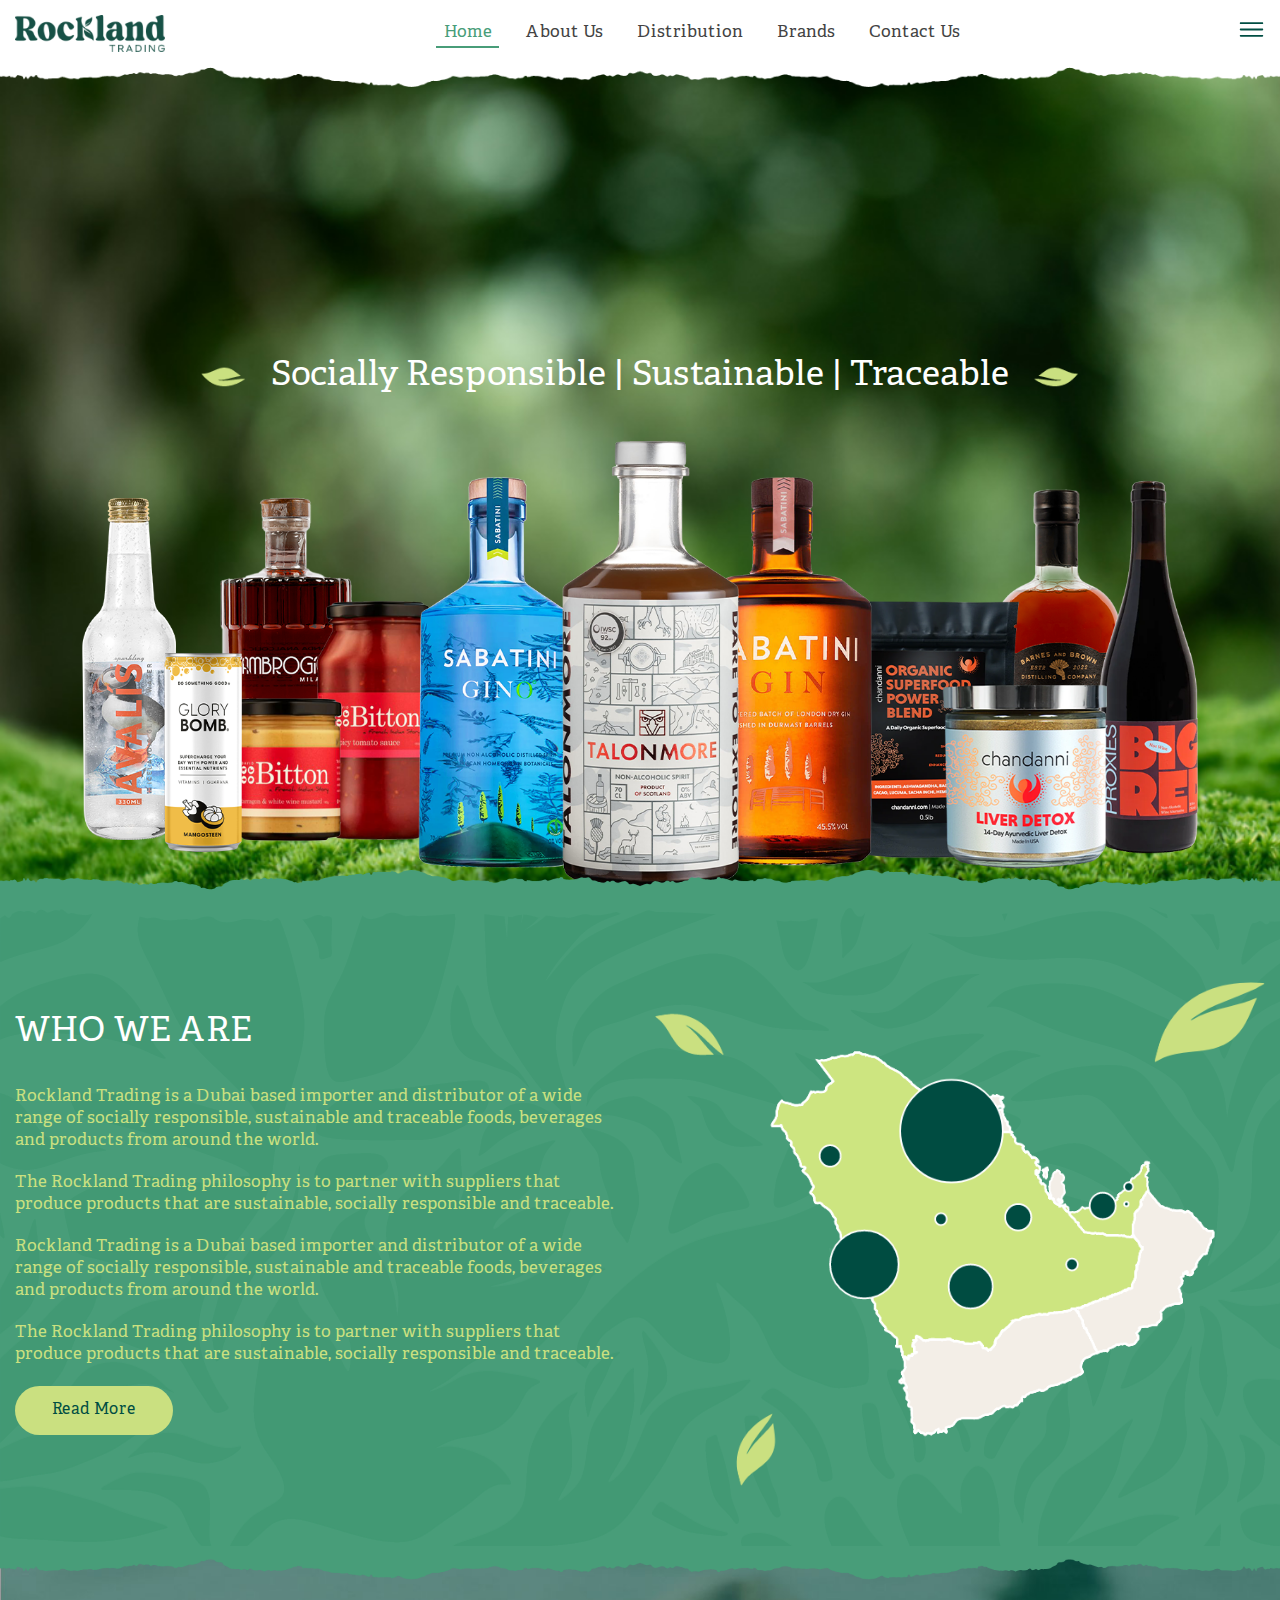
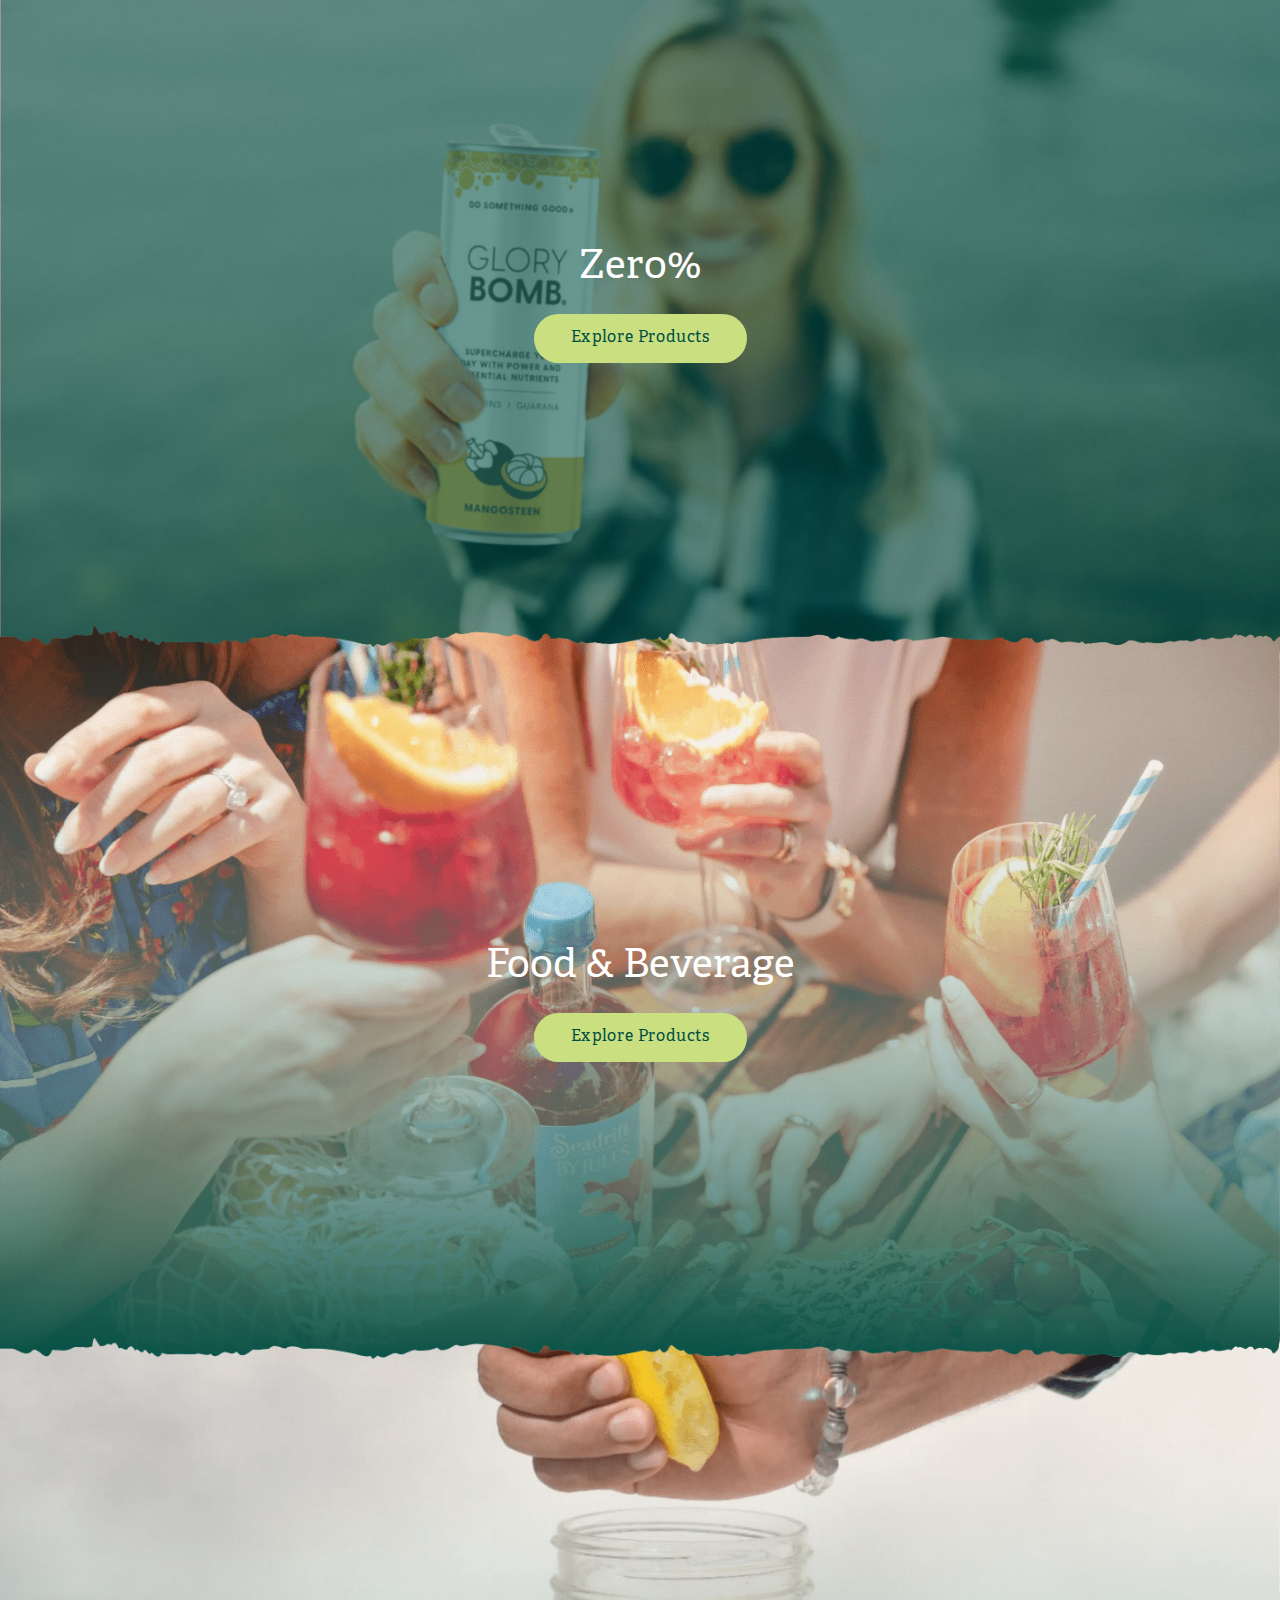
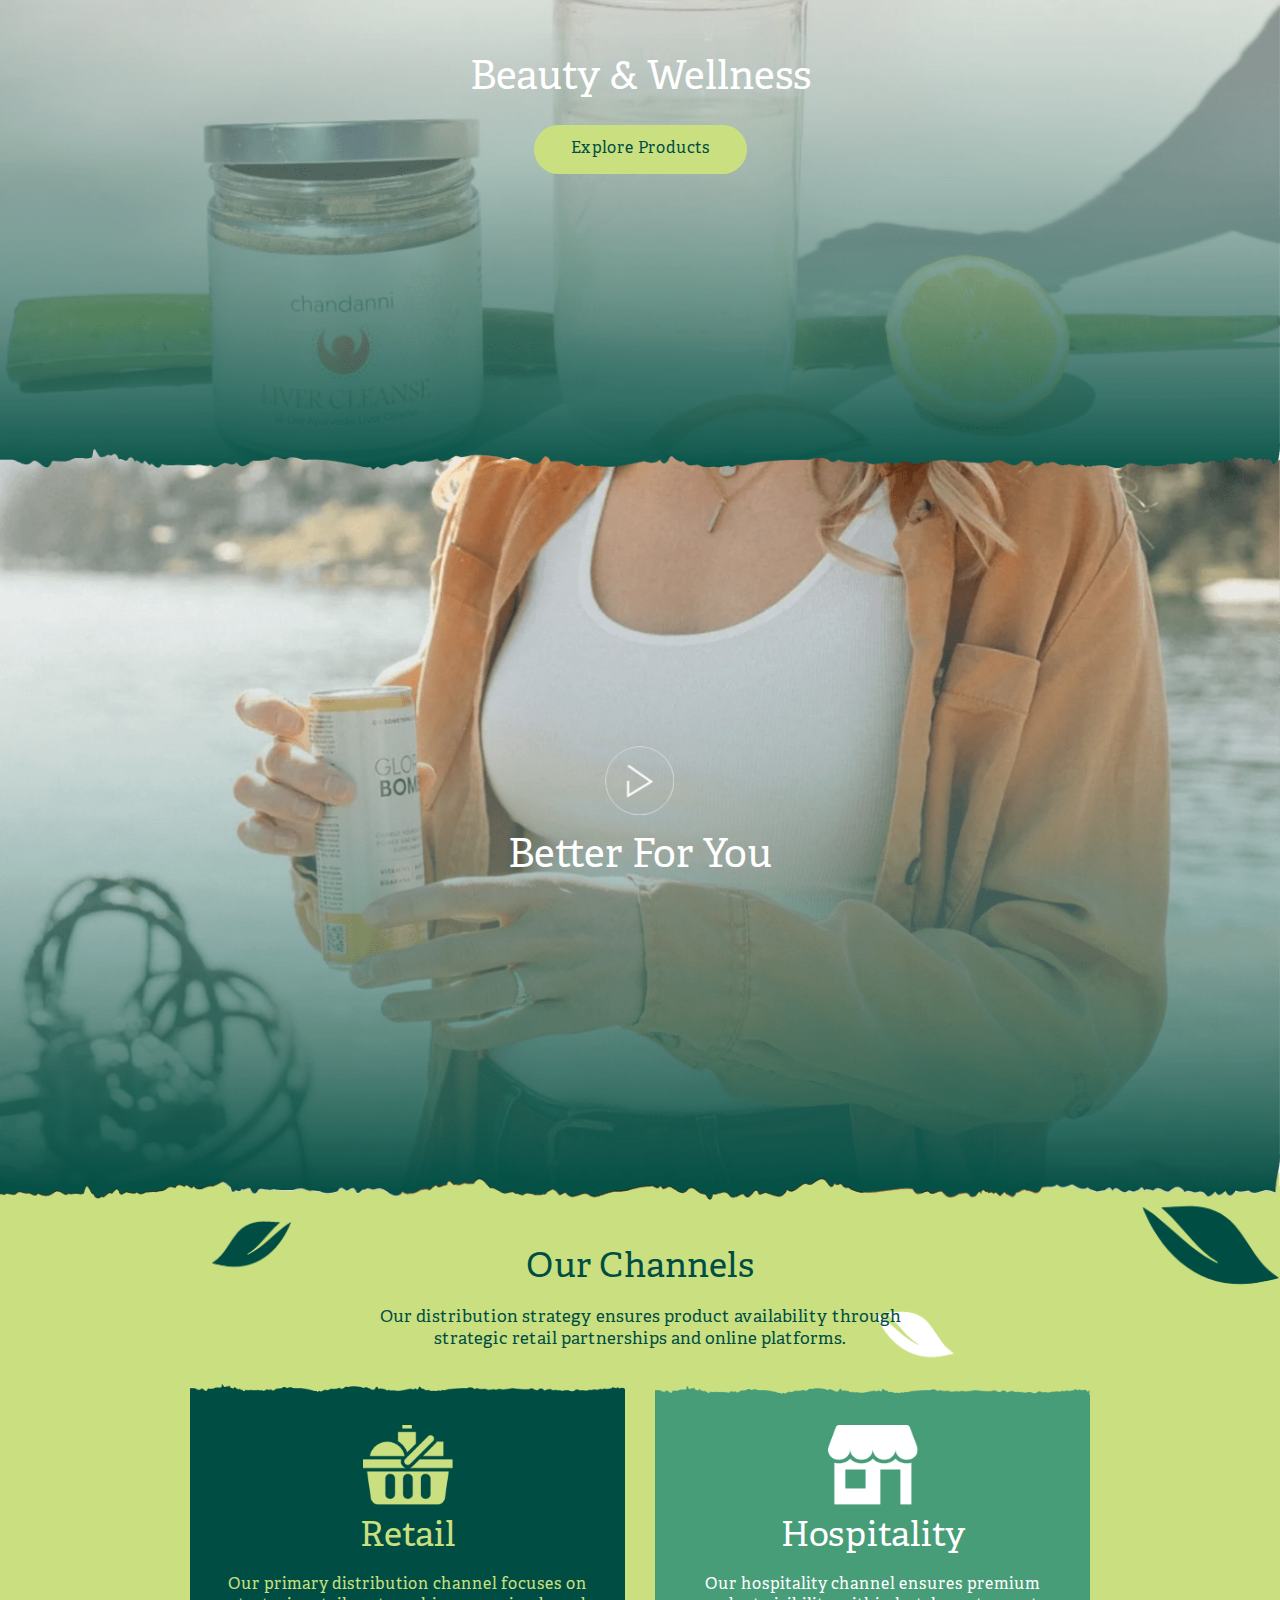
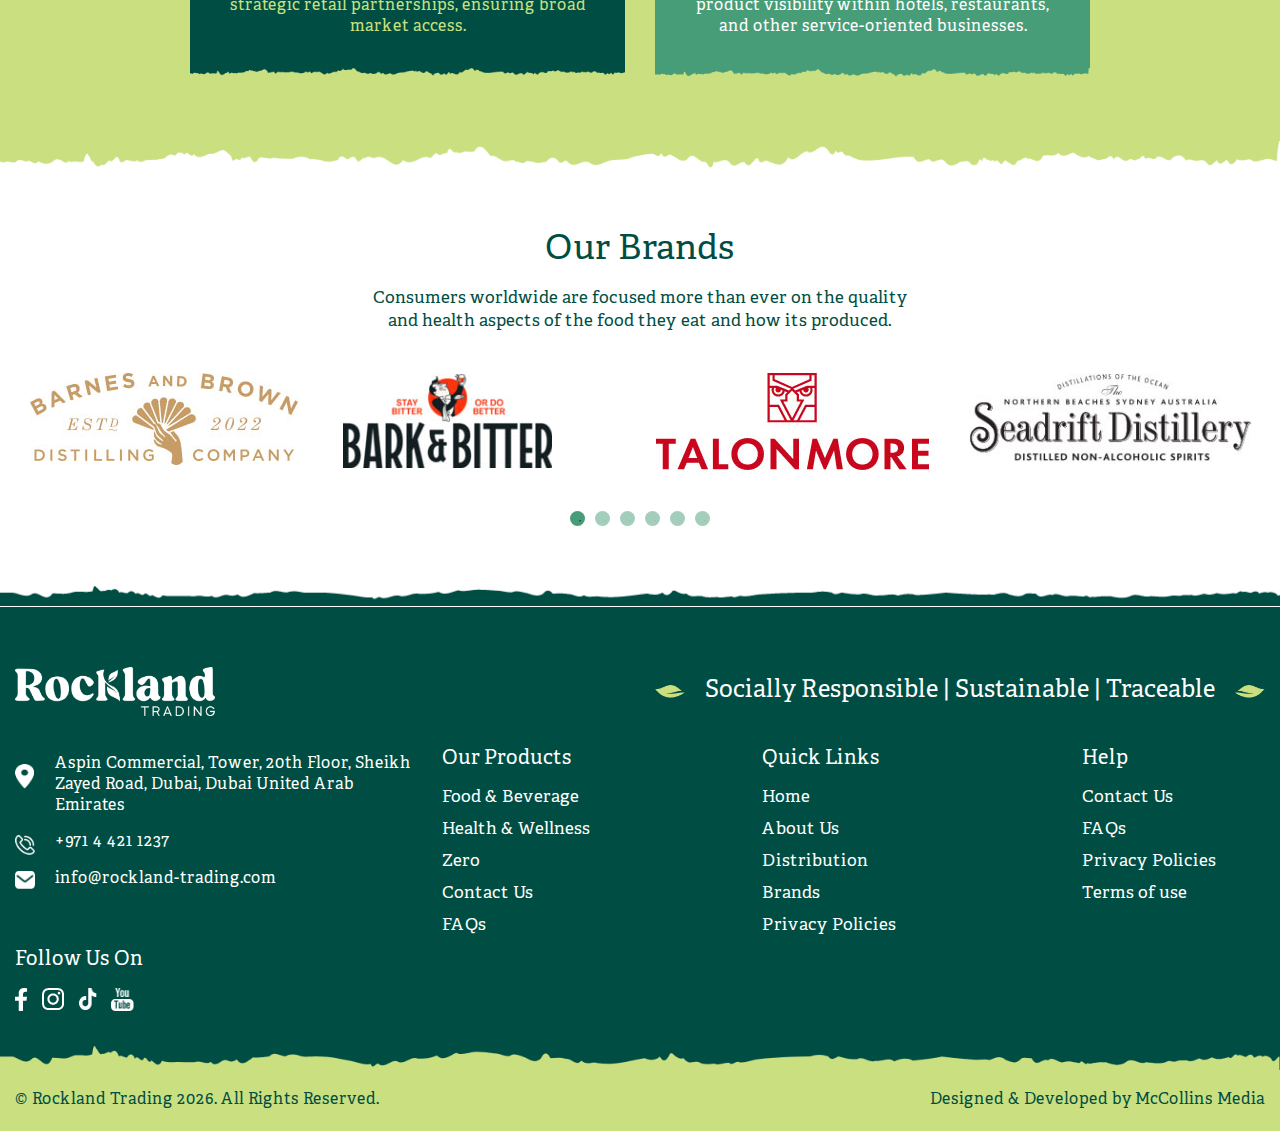
==== index.html @ bc6e28f1 "jjj" ====
<!DOCTYPE html>
<html lang="en">

<head>
  <meta charset="utf-8" />
  <meta name="msapplication-TileColor" content="#489D79" />
  <meta name="msapplication-TileImage" content="assets/images/logo.png" />
  <meta name="apple-mobile-web-app-capable" content="yes" />
  <meta name="theme-color" content="#489D79" />
  <meta name="msapplication-navbutton-color" content="#489D79" />
  <meta name="apple-mobile-web-app-status-bar-style" content="black-translucent" />
  <meta name="viewport" content="width=device-width, initial-scale=1.0, maximum-scale=1.0, user-scalable=no">
  <title>Rockland</title>
  <meta name="robots" content="index, follow, max-image-preview:large, max-snippet:-1, max-video-preview:-1" />
  <link rel="icon" type="image/x-icon" href="assets/images/favicon.jpg" />
  <link rel="stylesheet" href="assets/css/bootstrap.css" />
  <link rel="stylesheet" href="assets/css/slick.css" />
  <link rel="stylesheet" href="assets/css/slick-theme.css" />
  <link rel="stylesheet" href="assets/css/jquery.fancybox.min.css" />
  <link rel="stylesheet" href="assets/css/master.css" />
</head>

<body>
  <header class="smt header">
    <div class="container">
      <div class="HeaderBox">
        <div class="HeaderLft">
          <a href="/">
            <img class="HdLogo" src="assets/images/logo.png" />
          </a>
        </div>
        <div class="HeaderMiddle">
          <div class="LinkBox smt">
            <a href="/" class="active">Home</a>
            <a href="/">About Us</a>
            <a href="/">Distribution</a>
            <a href="/">Brands</a>
            <a href="/">Contact Us</a>
          </div>
        </div>
        <div class="HeaderRight">
          <a href="javascript:void(0);" style="display: block;" class="ActivateMenu">
            <svg xmlns="http://www.w3.org/2000/svg" x="0px" y="0px" width="60" height="60" viewBox="0,0,256,256">
              <g fill="#004e43" fill-rule="nonzero" stroke="none" stroke-width="1" stroke-linecap="butt" stroke-linejoin="miter" stroke-miterlimit="10" stroke-dasharray="" stroke-dashoffset="0" font-family="none" font-weight="none" font-size="none" text-anchor="none" style="mix-blend-mode: normal"><g transform="scale(8.53333,8.53333)"><path d="M3,7c-0.36064,-0.0051 -0.69608,0.18438 -0.87789,0.49587c-0.18181,0.3115 -0.18181,0.69676 0,1.00825c0.18181,0.3115 0.51725,0.50097 0.87789,0.49587h24c0.36064,0.0051 0.69608,-0.18438 0.87789,-0.49587c0.18181,-0.3115 0.18181,-0.69676 0,-1.00825c-0.18181,-0.3115 -0.51725,-0.50097 -0.87789,-0.49587zM3,14c-0.36064,-0.0051 -0.69608,0.18438 -0.87789,0.49587c-0.18181,0.3115 -0.18181,0.69676 0,1.00825c0.18181,0.3115 0.51725,0.50097 0.87789,0.49587h24c0.36064,0.0051 0.69608,-0.18438 0.87789,-0.49587c0.18181,-0.3115 0.18181,-0.69676 0,-1.00825c-0.18181,-0.3115 -0.51725,-0.50097 -0.87789,-0.49587zM3,21c-0.36064,-0.0051 -0.69608,0.18438 -0.87789,0.49587c-0.18181,0.3115 -0.18181,0.69676 0,1.00825c0.18181,0.3115 0.51725,0.50097 0.87789,0.49587h24c0.36064,0.0051 0.69608,-0.18438 0.87789,-0.49587c0.18181,-0.3115 0.18181,-0.69676 0,-1.00825c-0.18181,-0.3115 -0.51725,-0.50097 -0.87789,-0.49587z"></path></g></g>
              </svg>
          </a>
        </div>
      </div>
    </div>
    <img class="headerbottom" src="assets/images/headerbottom.png" />
  </header>
  <main>
    <section class="HeroBanner screenHeight section" id="section1">
      <div class="HeroCnt screenHeight">
        <div class="text-center container">
          <div class="Txt1 smt">Socially Responsible | Sustainable | Traceable</div>
          <img class="screenHeightimage ImageSwitcher" src="assets/images/lazy.jpg"
            data-desktop="assets/images/allproducts.png" data-mobile="assets/images/allproducts-m.png" />
        </div>

      </div>
    </section>
    <section class="MarTopAd1" id="section2">
      <img class="wd100 d-only" src="assets/images/abtop.png" />
      <div class="HomeAbtus section pd-common" id="aboutus">

        <div class="container">
          <div class="row align-items-center">
            <div class="col-md-6">
              <div class="Txt2">WHO WE ARE</div>
              <div class="Txt3">Rockland Trading is a Dubai based importer and distributor of a wide range of socially
                responsible, sustainable and traceable foods, beverages and products from around the world.</div>
              <div class="Txt3">The Rockland Trading philosophy is to partner with suppliers that produce products that
                are sustainable, socially responsible and traceable.</div>
              <div class="Txt3">Rockland Trading is a Dubai based importer and distributor of a wide range of socially
                responsible, sustainable and traceable foods, beverages and products from around the world.</div>
              <div class="Txt3">The Rockland Trading philosophy is to partner with suppliers that produce products that
                are sustainable, socially responsible and traceable.</div>
              <a href="#" class="LinkTp1">Read More</a>
            </div>
            <div class="col-md-6">
              <img class="wd100" src="assets/images/abtright.png" />
            </div>
          </div>
        </div>
      </div>
      <img class="wd100 d-only" src="assets/images/abbottom.png" />
    </section>
    <section class="AdBox AdBox1" id="section3">
      <img class="wd100 ImageSwitcher" src="assets/images/lazy.jpg"
            data-desktop="assets/images/bg7.jpg" data-mobile="assets/images/bg7-mobile.jpg" />
 
      <div class="AdBoxContent">
        <div class="text-center">
          <div class="Txt4">Zero%</div>
          <a href="#" class="LinkTp2">Explore Products</a>
        </div>
      </div>
    </section>
    <section class="AdBox AdBox2" id="section4">
      <img class="wd100 ImageSwitcher" src="assets/images/lazy.jpg"
            data-desktop="assets/images/bg4-min.png" data-mobile="assets/images/bg4-min-min.png" />
      <div class="AdBoxContent">
        <div class="text-center">
          <div class="Txt4">Food & Beverage</div>
          <a href="#" class="LinkTp2">Explore Products</a>
        </div>
      </div>
    </section>
    <section class="AdBox AdBox3" id="section5">
      <img class="wd100 ImageSwitcher" src="assets/images/lazy.jpg"
            data-desktop="assets/images/bg5-min.png" data-mobile="assets/images/bg5-min-min.png" />
      <div class="AdBoxContent">
        <div class="text-center">
          <div class="Txt4">Beauty & Wellness</div>
          <a href="#" class="LinkTp2">Explore Products</a>
        </div>
      </div>
    </section>
    <section class="AdBox AdBox4" id="section6">
      <img class="wd100 ImageSwitcher" src="assets/images/lazy.jpg"
            data-desktop="assets/images/bg6-min.png" data-mobile="assets/images/bg6-min-min.png" />
      <div class="AdBoxContent">
        <div class="text-center">
          
          <a class="VidBoxLink" href="https://youtu.be/eK6SzU776KY?si=1rd4wOITR-Iebar_" data-fancybox="group">
            <span class="PlayButton1">&nbsp;</span>
          </a>
          <div class="Txt4">Better For You</div>
        </div>
        
      </div>
    </section>
    <section class="ChannelBox " id="section7">
      <img class="wd100 d-only" src="assets/images/channeltop.png" />
      <div class="ChCnt pd-common">
        <div class="container">
          <div class="Txt5 text-center">Our Channels </div>
          <div class="Txt6 text-center">Our distribution strategy ensures product availability through strategic retail
            partnerships and online platforms.</div>
          <div class="CgBoxs">
            <div class="row">
              <div class="col-md-6">
                <div class="ChBoxWrp">
                  <img class="wd100" src="assets/images/c1top.png" />
                  <div class="ChBox ChBox1">
                    <div class="ChIcon ChIcon1">&nbsp;</div>
                    <div class="ChT1">Retail </div>
                    <div class="ChT2">Our primary distribution channel focuses on strategic retail partnerships,
                      ensuring broad market access. </div>
                  </div>
                  <img class="wd100" src="assets/images/c1bottom.png" />
                </div>
              </div>
              <div class="col-md-6">
                <div class="ChBoxWrp">
                  <img class="wd100" src="assets/images/c2top.png" />
                  <div class="ChBox ChBox2">
                    <div class="ChIcon ChIcon2">&nbsp;</div>
                    <div class="ChT1">Hospitality </div>
                    <div class="ChT2">Our hospitality channel ensures premium product visibility within hotels,
                      restaurants, and other service-oriented businesses.</div>
                  </div>
                  <img class="wd100" src="assets/images/c2bottom.png" />
                </div>
              </div>
            </div>
          </div>
        </div>
      </div>
      <img class="wd100 d-only" src="assets/images/channelbottom.png" />
    </section>
    <section class="ourBrands pd-common">
      <div class="container">
        <div class="Txt5 text-center">Our Brands</div>
        <div class="Txt6 text-center">Consumers worldwide are focused more than ever on the quality and health aspects
          of the food they eat and how its produced.</div>
        <div class="BrandsSliderWrap">
          <div class="brands">
            <div class="brandItem">
              <img src="assets/images/b1.jpg" />
            </div>
            <div class="brandItem">
              <img src="assets/images/b2.jpg" />
            </div>
            <div class="brandItem">
              <img src="assets/images/b3.jpg" />
            </div>
            <div class="brandItem">
              <img src="assets/images/b4.jpg" />
            </div>
            <div class="brandItem">
              <img src="assets/images/b1.jpg" />
            </div>
            <div class="brandItem">
              <img src="assets/images/b2.jpg" />
            </div>
            <div class="brandItem">
              <img src="assets/images/b3.jpg" />
            </div>
            <div class="brandItem">
              <img src="assets/images/b4.jpg" />
            </div>
            <div class="brandItem">
              <img src="assets/images/b1.jpg" />
            </div>
          </div>
        </div>
      </div>
    </section>
  </main>
  <footer class="smt">
    <img class="wd100 d-only" src="assets/images/footertop.png" alt="">
    <div class="FooterContent pd-common">
      <div class="container">
        <div class="row align-items-center justify-space-between">
          <div class="col-md-auto">
            <a href="#">
              <img class="footerLogo" src="assets/images/footerlogo.png" />
            </a>
          </div>
          <div class="col-md-auto">
            <div class="Txt1 smt">Socially Responsible | Sustainable | Traceable</div>
          </div>
        </div>
        <div class="Ftrsecond">
          <div class="row mobile-center">
            <div class="col-md-4 mobileFull">
              <div class="contactDetails">
                <div class="crow">
                  <a href="#" class="crowItem crowItem1">Aspin Commercial, Tower, 20th Floor, Sheikh Zayed Road, Dubai,
                    Dubai United Arab Emirates </a>
                  <a href="#" class="crowItem crowItem2">+971 4 421 1237</a>
                  <a href="#" class="crowItem crowItem3">info@rockland-trading.com</a>
                </div>
              </div>
            </div>
            <div class="col-md-3 mobileHalf">
              <div class="FtrLinkBox">
                <div class="LinkBxHd d-only">Our Products</div>
                <div class="LinkBxHd mob-only">More to Know</div>
                <div class="LinkBoxItems">
                  <a href="#">Food & Beverage</a>
                  <a href="#">Health & Wellness</a>
                  <a href="#">Zero</a>
                  <a href="#" class="mob-only">Contact Us</a>
                  <a href="#" class="mob-only">FAQs</a>
                  
                </div>
              </div>
            </div>
            <div class="col-md-3 mobileHalf">
              <div class="FtrLinkBox">
                <div class="LinkBxHd">Quick Links</div>
                <div class="LinkBoxItems">
                  <a href="#">Home</a>
                  <a href="#">About Us</a>
                  <a href="#">Distribution</a>
                  <a href="#">Brands</a>
                  <a href="#" class="mob-only">Privacy Policies</a>
                </div>
              </div>
            </div>
            <div class="col-md-2 mobileHalf d-only">
              <div class="FtrLinkBox">
                <div class="LinkBxHd">Help</div>
                <div class="LinkBoxItems">
                  <a href="#">Contact Us</a>
                  <a href="#">FAQs</a>
                  <a href="#">Privacy Policies</a>
                  <a href="#">Terms of use</a>
                </div>
              </div>
            </div>
          </div>
        </div>
        <div class="FtrThird">
          <div class="FtrLinkBox">
            <div class="LinkBxHd">Follow Us On</div>
            <div class="SocialMediaBox">
              <div class="Smlinks">
                <a href="#" target="_blank"><span class="scSpan facebook">&nbsp;</span></a>
                <a href="#" target="_blank"><span class="scSpan instagram">&nbsp;</span></a>
                <a href="#" target="_blank"><span class="scSpan tiktok">&nbsp;</span></a>
                <a href="#" target="_blank"><span class="scSpan youtube">&nbsp;</span></a>
              </div>
            </div>
          </div>
        </div>
      </div>
    </div>
  </footer>
  <section class="FooterBottom">
    <img class="wd100" src="assets/images/channeltop.png">
    <div class="FooterBottomContent">
      <div class="container">
        <div class="row justify-space-between">
          <div class="col-md-auto">© Rockland Trading <span id="yearspan">&nbsp;</span>. All Rights Reserved.</div>
          <div class="col-md-auto">Designed & Developed by <a href="#">McCollins Media</a></div>
        </div>
      </div>
    </div>
  </section>
  <div class="halo-sticky-toolbar-mobile mob-only">
    <div class="bottom-bar">
      <ul class="bottom-bar--list">
        <li> <a href="/">
            <div class="icon"> <img
                src="[data-uri]">
            </div>
            <div class="text">Home</div>
          </a> </li>
        <li> <a href="javascript:void(0)" class="MenuActive1">
            <div class="icon"> <img
                src="[data-uri]">
            </div>
            <div class="text">Menu</div>
          </a> </li>
        <li> <a href="/services/">
            <div class="icon"> <img
                src="[data-uri]">
            </div>
            <div class="text">Services</div>
          </a> </li>
        <li> <a target="_blank"
            href="https://wa.me/+971527781260?text=Hello%20there%20%2C%20%0A%0AI%20would%20like%20to%20know%20more%20about%20TVS%20services%0A">
            <div class="icon"> <img
                src="[data-uri]">
            </div>
            <div class="text">WhatsApp Us</div>
          </a> </li>
        <li> <a href="javascript:void(0)" class="Contactusnow">
            <div class="icon"> <img
                src="[data-uri]">
            </div>
            <div class="text tw">Get a quote</div>
          </a> </li>
      </ul>
    </div>
  </div>
  <script src="assets/js/jquery.js"></script>
  <script src="assets/js/jquery-migrate.js"></script>
  <script src="assets/js/slick.min.js"></script>
  <script src="assets/js/jquery.fancybox.min.js"></script>
  <script src="assets/js/master.js"></script>
  <section class="MenuModal">
    <div class="MenuList">
      <div class="MenuListHd popupHeader text-left">
        <div class="container">
          <div class="PopUpHeaderBox">
            <div class="PopUpHeaderBoxLeft d-only">
              <a href="/">
                <img src="assets/images/logo.png">
              </a>
            </div>
            <div class="PopUpHeaderBoxMiddle font-book">Explore Menu</div>
            <div class="PopUpHeaderBoxRight">
              <div class="CloseButton CloseButton1 ActivateMenu">&nbsp;</div>
            </div>
          </div>
        </div>
      </div>
      <div class="MenuListItems popupContent text-left">
        <div class="container">
          <div class="MenuItems text-center">
            <div>
              <a href="#">Home</a>
            </div>
            <div>
              <a href="#">About us</a>
            </div>
            <div>
              <a href="#">Distribution</a>
            </div>
            <div>
              <a href="#">Brands</a>
            </div>
            <div>
              <a href="#">Contact Us</a>
            </div>
          </div>
        </div>
      </div>
    </div>
  </section>
  <div class="halo-sticky-toolbar-mobile mob-only">
    <div class="bottom-bar">
      <ul class="bottom-bar--list">
        <li> <a href="/">
            <div class="icon"> <img
                src="assets/images/home.png">
            </div>
            <div class="text">Home</div>
          </a> </li>
        <li> <a href="javascript:void(0)" class="MenuActive1">
            <div class="icon"> <img
                src="assets/images/menu.png">
            </div>
            <div class="text">Menu</div>
          </a> </li>
        <li> <a href="/services/">
            <div class="icon"> <img
                src="assets/images/products.png">
            </div>
            <div class="text">Products</div>
          </a> </li>
        <li> <a href="javascript:void(0)" class="Contactusnow">
          <div class="icon"> <img
              src="assets/images/whatsapp.png">
          </div>
          <div class="text tw">Whatsapp Us</div>
        </a> </li>
        <li> <a href="javascript:void(0)" class="Contactusnow">
            <div class="icon"> <img
                src="assets/images/phone.png">
            </div>
            <div class="text tw">Call Us</div>
          </a> </li>
      </ul>
    </div>
  </div>
</body>

</html>
---- assets/css/master.css ----
@font-face {
  font-family: 'Playfair Display';
  src: url('PlayfairDisplay-Regular.woff2') format('woff2'),
    url('PlayfairDisplay-Regular.woff') format('woff');
  font-weight: normal;
  font-style: normal;
  font-display: swap;
}

@font-face {
  font-family: 'Adelle Rg';
  src: url('Adelle-Regular.woff2') format('woff2'),
    url('Adelle-Regular.woff') format('woff');
  font-weight: normal;
  font-style: normal;
  font-display: swap;
}

html,
body {
  margin: 0 !important;
  padding: 0 !important;
}

body {
  position: relative;
  overflow-x: hidden !important;
  max-width: 100% !important;
}

a {
  text-decoration: none !important;
  transition: 0.4s;
}

.hdt {
  font-family: 'Playfair Display';
  font-weight: normal;
  font-style: normal;
}

.smt {
  font-family: 'Adelle Rg';
  font-weight: normal;
  font-style: normal;
}

body {
  font-optical-sizing: auto;
  font-family: 'Adelle Rg';
  font-weight: normal;
  font-style: normal;
  line-height: 1.3;
  font-size: 16px;
  color: #004E43;
}

header {
  position: relative;
  z-index: 999;
}

.container {
  max-width: 1400px;
}

.HeaderBox {
  padding: 15px 0px 15px 0px;
  display: flex;
  align-items: center;
  justify-content: space-between;
}

.LinkBox a {
  padding: 5px 15px;
  color: #434343;
  font-size: 17px;
  position: relative;
}

.LinkBox a::after {
  transition: 0.4s;
}

.LinkBox a.active,
.LinkBox a:hover {
  color: #489D79;
}

.LinkBox a.active::after,
.LinkBox a:hover::after {
  content: "";
  background-color: #489D79;
  height: 2px;
  width: 80%;
  position: absolute;
  left: 10%;
  bottom: 0;
}

.headerbottom {
  width: 100%;
  margin-top: -5px;
}

main {
  margin-top: -25px;
}

.HeroBannerImage {
  width: 100%;
}

.HdLogo {
  max-width: 150px;
}

.icon-bar {
  display: block;
  height: 2px;
  width: 25px;
  background: #434343;
  margin-left: auto;
  margin-right: auto;
  position: relative;
}

.icon-bar::before,
.icon-bar::after {
  background: #434343;
  content: "";
  height: 100%;
  left: 4px;
  position: absolute;
  bottom: -6px;
  right: 0;
  transition: all 0.3s ease 0s;
}

.icon-bar::after {
  bottom: -12px;
  left: 8px;
  top: auto;
}

.cursor-pointer {
  cursor: pointer;
}

.HeroBanner {
  background-image: url(../images/bg1.jpg);
  background-size: cover;
}

.HeroCnt {
  padding: 50px 0px 0px 0px;
  display: flex;
  align-items: end;
  justify-content: center;
}

.Txt1 {
  font-size: 35px;
  color: #fff;
  margin-bottom: 30px;
  position: relative;
  display: inline-block;
  padding: 0px 70px;
}

.Txt2 {
  font-size: 35px;
  color: #fff;
  margin-bottom: 30px;
}

.Txt3 {
  color: #CAE080;
  font-size: 17px;
  margin-bottom: 20px;
}

.Txt4 {
  font-size: 40px;
  color: #fff;
  margin-bottom: 20px;
}

.Txt1::before {
  content: "";
  background-image: url(../images/lv2.png);
  width: 45px;
  height: 45px;
  position: absolute;
  left: 0;
  top: 0;
  background-size: 100% 100%;
}

.Txt1::after {
  content: "";
  background-image: url(../images/lv1.png);
  width: 45px;
  height: 45px;
  position: absolute;
  right: 0;
  top: 0;
  background-size: 100% 100%;
}

.HomeAbtus {
  background-color: #489D79;
  background-image: url(../images/bg2.png);
  position: relative;
}

.pd-common {
  padding: 60px 0px;
}

.MarTopAd1 {
  margin-top: -30px;
  position: relative;
  z-index: 1;
}

.wd100 {
  width: 100%;
}

.LinkTp1 {
  display: inline-block;
  padding: 12px 35px;
  border-radius: 25px;
  color: #004E43;
  background-color: #CAE080;
  text-align: center;
  border: 2px solid transparent;
}

.LinkTp1:hover {
  background-color: #004E43;
  color: #fff;
  border: 2px solid #fff;
}

.LinkTp2 {
  display: inline-block;
  padding: 12px 35px;
  border-radius: 25px;
  color: #004E43;
  background-color: #CAE080;
  text-align: center;
  border: 2px solid transparent;
}

.LinkTp2:hover {
  background-color: #004E43;
  color: #fff;
  border: 2px solid #fff;
}

.AdBox {
  margin-top: -25px;
  position: relative;
}

.AdBoxContent {
  position: absolute;
  left: 0;
  top: 0;
  width: 100%;
  height: 100%;
  display: flex;
  align-items: center;
  justify-content: center;
  z-index: 1;
}

.AdBox3,
.AdBox4 {
  margin-top: -40px;
}

.scrolled header {
  position: fixed;
  width: 100%;
  left: 0;
  top: 0;
  z-index: 999;
  background-color: #fff;
}

.scrolled header .headerbottom {
  display: none;
}

.ChCnt {
  background-color: #CAE080;
  background-image: url(../images/chbg.png);
  background-size: cover;
  background-repeat: no-repeat;
  display: flex;
  align-items: center;
}

.ChannelBox {
  margin-top: -38px;
}

.Txt5 {
  font-size: 35px;
  color: #004E43;
  margin-bottom: 15px;
}

.Txt6 {
  font-size: 17px;
  margin: 0 auto;
  max-width: 550px;
  margin-bottom: 30px;
}

.CgBoxs {
  margin: 0 auto;
  max-width: 900px;
}

.ChBox {
  padding: 30px;
}

.ChBox.ChBox1 {
  background-color: #004E43;
  margin-top: -7px;
  margin-bottom: -7px;
  text-align: center;
  color: #CAE080;
}

.ChBox.ChBox2 {
  background-color: #489D79;
  margin-top: -7px;
  margin-bottom: -7px;
  text-align: center;
  color: #fff;
}

.ChIcon {
  width: 90px;
  height: 80px;
  background-image: url(../images/retail.png);
  background-size: 100% 100%;
  margin: 0 auto;
}

.ChIcon.ChIcon2 {
  background-image: url(../images/hospitality.png);
}

.ChT1 {
  font-size: 35px;
  margin: 10px 0px 15px 0px;
}

.slick-dots li {

  background-color: #489D79;
  opacity: .5;
  border-radius: 50%;
  width: 15px;
  height: 15px;
}

.slick-dots li button {
  width: 15px;
  height: 15px;
}

.slick-dots li.slick-active {
  opacity: 1;
}

.slick-dots {
  position: relative;
  bottom: auto;
  margin-top: 35px;
}

.BrandsSliderWrap {
  margin-top: 40px;
}

.FooterContent {
  background-color: #004E43;
  color: #fff;
}

.Ftrsecond {
  margin-top: 30px;
}

.crowItem {
  display: block;
  position: relative;
  padding: 8px 0px 8px 40px;
  color: #fff;
}

.crowItem:hover {
  color: #CAE080;
}

.crowItem.crowItem1::before {
  content: "";
  background-image: url(../images/location.png);
  width: 19px;
  height: 25px;
  background-size: 100% 100%;
  position: absolute;
  left: 0;
  top:18px;
}

.crowItem.crowItem2::before {
  content: "";
  background-image: url(../images/call.png);
  width: 20px;
  height: 20px;
  background-size: 100% 100%;
  position: absolute;
  left: 0;
  top: 11px;
}

.crowItem.crowItem3::before {
  content: "";
  background-image: url(../images/email.png);
  width: 20px;
  height: 18px;
  background-size: 100% 100%;
  position: absolute;
  left: 0;
  top: 10px;
}

.footerLogo {
  max-width: 200px;
}

footer .Txt1 {
  font-size: 24px;
  color: #fff;
  margin-bottom: 0;
  position: relative;
  display: inline-block;
  padding: 0px 50px;
}

footer .Txt1::before,
footer .Txt1::after {
  width: 30px;
  height: 30px;
}

.LinkBxHd {
  font-size: 20px;
  margin-bottom: 15px;
}

.LinkBoxItems a {
  display: block;
  color: #fff;
  font-size: 17px;
  margin-bottom: 10px;
}

.LinkBoxItems a:hover {
  color: #CAE080;
}

.justify-space-between {
  justify-content: space-between;
}

.scSpan {
  display: inline-block;
  background-size: 100% 100%;
  height: 23px;
  width: 23px;
  margin-right: 10px;
}

.scSpan.facebook {
  background-image: url(../images/facebook.png);
  width: 13px;
}

.scSpan.instagram {
  background-image: url(../images/instagram.png);

}

.scSpan.tiktok {
  background-image: url(../images/tiktok.png);
  width: 18px;
}

.scSpan.youtube {
  background-image: url(../images/youtube.png);
}
.FooterBottomContent{
  background-color: #CAE080;
  padding: 20px 0px;
  color: #004E43;
}
.FooterBottomContent a{
  color:  #004E43;

}
.FooterBottomContent a:hover{
  color:  #004E43;
  
}
.FooterBottom{
  margin-top: -25px;
}

.HeaderRight svg{
  width: 27px;
  height: 27px;
}

.PlayButton1{
  width: 70px;
  height: 70px;
  background-image: url(../images/playbutton.png);
  background-size: 100% 100%;
  display: inline-block;
  margin-bottom: 15px;
  border-radius: 50%;
}
.PlayButton1:hover{
  background-color: #CAE080;
}
.MenuModal{
  position: fixed;
  z-index: 999;
  height: 100%;
  width: 100%;
  left: 0;
  top: 0;
  background-color: #fff;
  display: none;
}
.popupactivated .MenuModal{
  display: block;
}
.MenuListHd{
  padding: 20px;
}
.MenuListItems{
  padding: 20px;
  background-color: #CAE080;
}
.MenuList{
  margin-left: auto;
}
.PopUpHeaderBox {
  display: flex;
  justify-content: space-between;
  align-items: center;
  background-color: #fff;
}
.PopUpHeaderBoxLeft img{
  max-width: 120px;
}
.PopUpHeaderBoxMiddle {
  font-size: 25px;
  font-weight: 500;
  color: #004E43;
}
.CloseButton {
  width: 25px;
  height: 25px;
  background-image: url("../images/close.png");
  background-size: 100% 100%;
  cursor: pointer;
  position: relative;
  z-index: 1;
}
.MenuItems a{
  font-size: 25px;
  color: #004E43;
  padding: 10px 0px;
  display: block;
}
.HeroCnt img{
  max-width: 100%;
}
.mob-only {
  display: none;
}
.halo-sticky-toolbar-mobile {
  position: fixed;
  bottom: 0;
  left: 0;
  width: 100%;
  z-index: 8;
  box-shadow: 0 0 9px rgba(0,0,0,.12);
  transition: transform .6s;
  background: #fff;
  border: 1px solid #fff;
  overflow: hidden;
}
.bottom-bar--list {
  list-style: none;
  padding: 0;
  display: flex;
  justify-content: space-between;
  margin: 0;
  align-items: center;
}
.bottom-bar--list li > a {
  padding: 7px 2px;
  display: block;
  pointer-events: auto;
  text-align: center;
  color: #242424;
}
.bottom-bar--list .icon img {
  max-width: 25px;
}
.bottom-bar--list .icon + .text {
  margin-top: 6px;
  line-height: 1;
  font-size: 11px;
  color: #004E43;
  font-weight: 500;
}
.brandItem{
  padding: 0px 15px;
}
.brandItem img{
  max-width: 100%;
}
.bottom-bar {
  padding: 3px 15px;
  min-height: 60px;
}
@media only screen and (max-width: 1000px) {
  .mob-only {
    display: block !important;
  }
  .d-only{
    display: none;
  }
  .HeaderMiddle{
    display: none;
  }
  .headerbottom {
    margin-top: -25px;
  }
  .HdLogo {
    max-width: 120px;
  }
  .HeroCnt {
    padding: 15px;
    align-items: center;
  }
  .Txt1 {
    font-size: 19px;
    padding: 0px 40px;
  }
  .Txt1::before,
  .Txt1::after {
    width: 30px;
    height: 30px;
  }
  .HeaderBox {
    padding: 10px 0px 10px 0px;
  }
  .pd-common {
    padding: 25px 0px;
  }
  .Txt2 {
    font-size: 25px;
    margin-bottom: 15px;
  }
  .Txt3 {
    font-size: 15px;
    margin-bottom: 10px;
  }
  .LinkTp1 {
    padding: 8px 20px;
  }
  .Txt4 {
    font-size: 30px;
    margin-bottom: 15px;
  }
  .LinkTp2 {
    padding: 8px 20px;
  }
  .ChCnt{
    background-image: none;
  }
  .Txt5 {
    font-size: 25px;
    margin-bottom: 10px;
  }
  .Txt6{
    margin-bottom: 15px;
  }
  .ChIcon {
    width: 70px;
    height: 60px;
  }
  .ChT1 {
    font-size: 25px;
    margin: 10px 0px 10px 0px;
  }
  .ChannelBox {
    margin-top: -15px;
  }
  .PlayButton1 {
    width: 50px;
    height: 50px;
  }
  .ChBox {
    padding: 15px;
  }
  .slick-dots li button {
    width: 12px;
    height: 12px;
  }
  .slick-dots li {
    width: 12px;
    height: 12px;
  }
  .footerLogo {
    max-width: 150px;
  }
  footer .Txt1 {
    font-size: 14px;
    padding: 0;
    text-align: left;
    margin-top: 10px;
  }
  .Ftrsecond {
    margin-top: 20px;
  }
  .mobileHalf{
    flex: 0 0 50%;
    max-width: 50%;
  }
  .mobileFull{
    margin-bottom: 25px;
  }
  .LinkBxHd {
    font-size: 17px;
    margin-bottom: 10px;
  }
  .LinkBoxItems a {
    font-size: 15px;
    margin-bottom: 8px;
  }
  .FtrThird{
    text-align: center;
  margin-top: 25px;
  }
  .crowItem.crowItem1::before {
    width: 16px;
    height: 20px;
  }
  .crowItem.crowItem2::before {
    width: 16px;
    height: 17px;
  }
  .crowItem.crowItem3::before {
    width: 16px;
    height: 14px;
  }
  .FooterBottomContent {
    padding: 15px 0px;
    margin-top: -7px;
  }
  html {
    width: 100%;
    height: 100%;
    position: relative;
  }
  body {
    position: relative;
    overflow-x: hidden !important;
  }
  footer .Txt1::before, footer .Txt1::after{
    content: none;
  }
}

.per100{
  width: 100%;
  max-width: 100% !important;
  object-fit: cover;
}
.PageHeaderContent{
  position: absolute;
  left: 0;
  top: 0;
  width: 100%;
  height: 100%;
  padding: 120px 0px;
}
.PtT1{
  font-size: 40px;
  color: #004E43;
}
.HdSt1T1{
  width: 111px;
  height: 50px;
  background-image: url(../images/leaves.png);
  background-size: 100% 100%;
  margin: 0 auto;
}

.HdSt1T2{
  text-align: center;
  font-size: 40px;
}
.CategiriesItemLink{
  padding: 12px 35px;
  background-color: #F7F5F2;
  color: #489D79;
  font-size: 20px;
  display: block;
  margin: 0px 8px;
  position: relative;
}
.NavigationBarSlide{
  margin: 0 auto;
  position: sticky;
  padding: 25px 0px;
  top: 60px;
  background-color: #fff;
  z-index: 5;
}
.CategiriesItems{
  display: flex;
  justify-content: center;
  align-items: center;
}
.CategiriesItemLink:hover,.CategiriesItemLink.active{
background-color: #489D79;
color: #fff;
}
.CategiriesItemLink.active::after{
  content: "";
  background-image: url(../images/af1.png);
  width: 24px;
  height: 20px;
  background-size: 100% 100%;
  position: absolute;
  left: 50%;
  bottom: -17px;
  margin-left: -10px;
}

.CGT1{
  color: #434343;
  font-size: 16px;
  line-height: 1.5;
  display: -webkit-box;
  -webkit-line-clamp: 3;
  -webkit-box-orient: vertical;
  overflow: hidden;
}
.Bg1{
  background-color: #F7F5F2;
  padding: 25px;
  margin-top: -15px;
}
.CgLink{
  display: inline-block;
  padding: 12px 35px;
  border-radius: 25px;
  color: #004E43;
  background-color: #CAE080;
  text-align: center;
  border: 2px solid transparent;
  margin-top: 25px;
}
.CgLink:hover {
  background-color: #004E43;
  color: #fff;
  border: 2px solid #fff;
}
.collectionGrid{
  margin-bottom: 30px;
}

.CImg2{
  margin: 15px 0px;
  height: 120px;
  object-fit: contain;
  max-width: 200px;
}

@media only screen and (max-width: 1000px) {
  .PtT1 {
    font-size: 25px;
  }
  .HdSt1T2 {
    font-size: 25px;
  }
  .HdSt1T1 {
    width: 80px;
    height: 31px;
  }
  .CategiriesItems {
    display: flex;
    justify-content: start;
    align-items: center;
    overflow: scroll;
    overflow-y: hidden;
    flex-wrap: nowrap;
  }
  .CategiriesItem{
    flex: none;
  }
  .CategiriesItemLink {
    padding: 8px 25px;
    background-color: #F7F5F2;
    font-size: 16px;
    margin: 0px 5px;
  }
  .NavigationBarSlide {
    padding: 13px 0px;
    top: 40px;
  }
  .CImg2 {
    height: 100px;
  }
  .CgLink {
    padding: 8px 20px;
    margin-top: 15px;
    font-size: 15px;
  }
  .CGT1 {
    font-size: 15px;
    -webkit-line-clamp: 10;
  }
  .CategiriesItemLink.active::after{
    content: none;
  }
  .FooterBottomContent {
    padding-bottom: 76px;
    font-size: 14px;
    text-align: center;
  }
  .MenuListHd {
    padding: 10px 5px;
  }
  .PopUpHeaderBoxMiddle {
    font-size: 19px;
  }
  .MenuItems a {
    font-size: 22px;
  }
  .CloseButton {
    width: 20px;
    height: 20px;
  }
  .collectionGrid:last-child{
    margin-bottom: 0;
  }
  
  
}
.brandHighlites{
  background-color: #CAE080;
  margin-bottom: -20px;
}
.brT1{
  font-size: 40px;
  margin-bottom: 30px;
}
.HtBoxCnt {
  display: flex;
  align-items: center;
  padding: 40px 20px 20px 20px;
  background: #F7F5F2;
  margin-top: -20px;
}

.HtBoxCntLeft {
  flex: 0 0 120px; 
}
.HtBoxCntLeft img{
width: 120px;
height: 120px;
object-fit: contain;
}

.HtBoxCntRight {
  flex: 1;
}
.HtBoxDesc{
  padding-left: 20px;
  display: -webkit-box;
  -webkit-line-clamp: 3;
  -webkit-box-orient: vertical;
  overflow: hidden;
}
.HighliteBox{
  margin: 0 5px;
}
.brandHigWrap .slick-dots li{
background-color: #fff;
opacity: 1;
}
.brandHigWrap .slick-dots li.slick-active{
  background-color: #004E43;
}
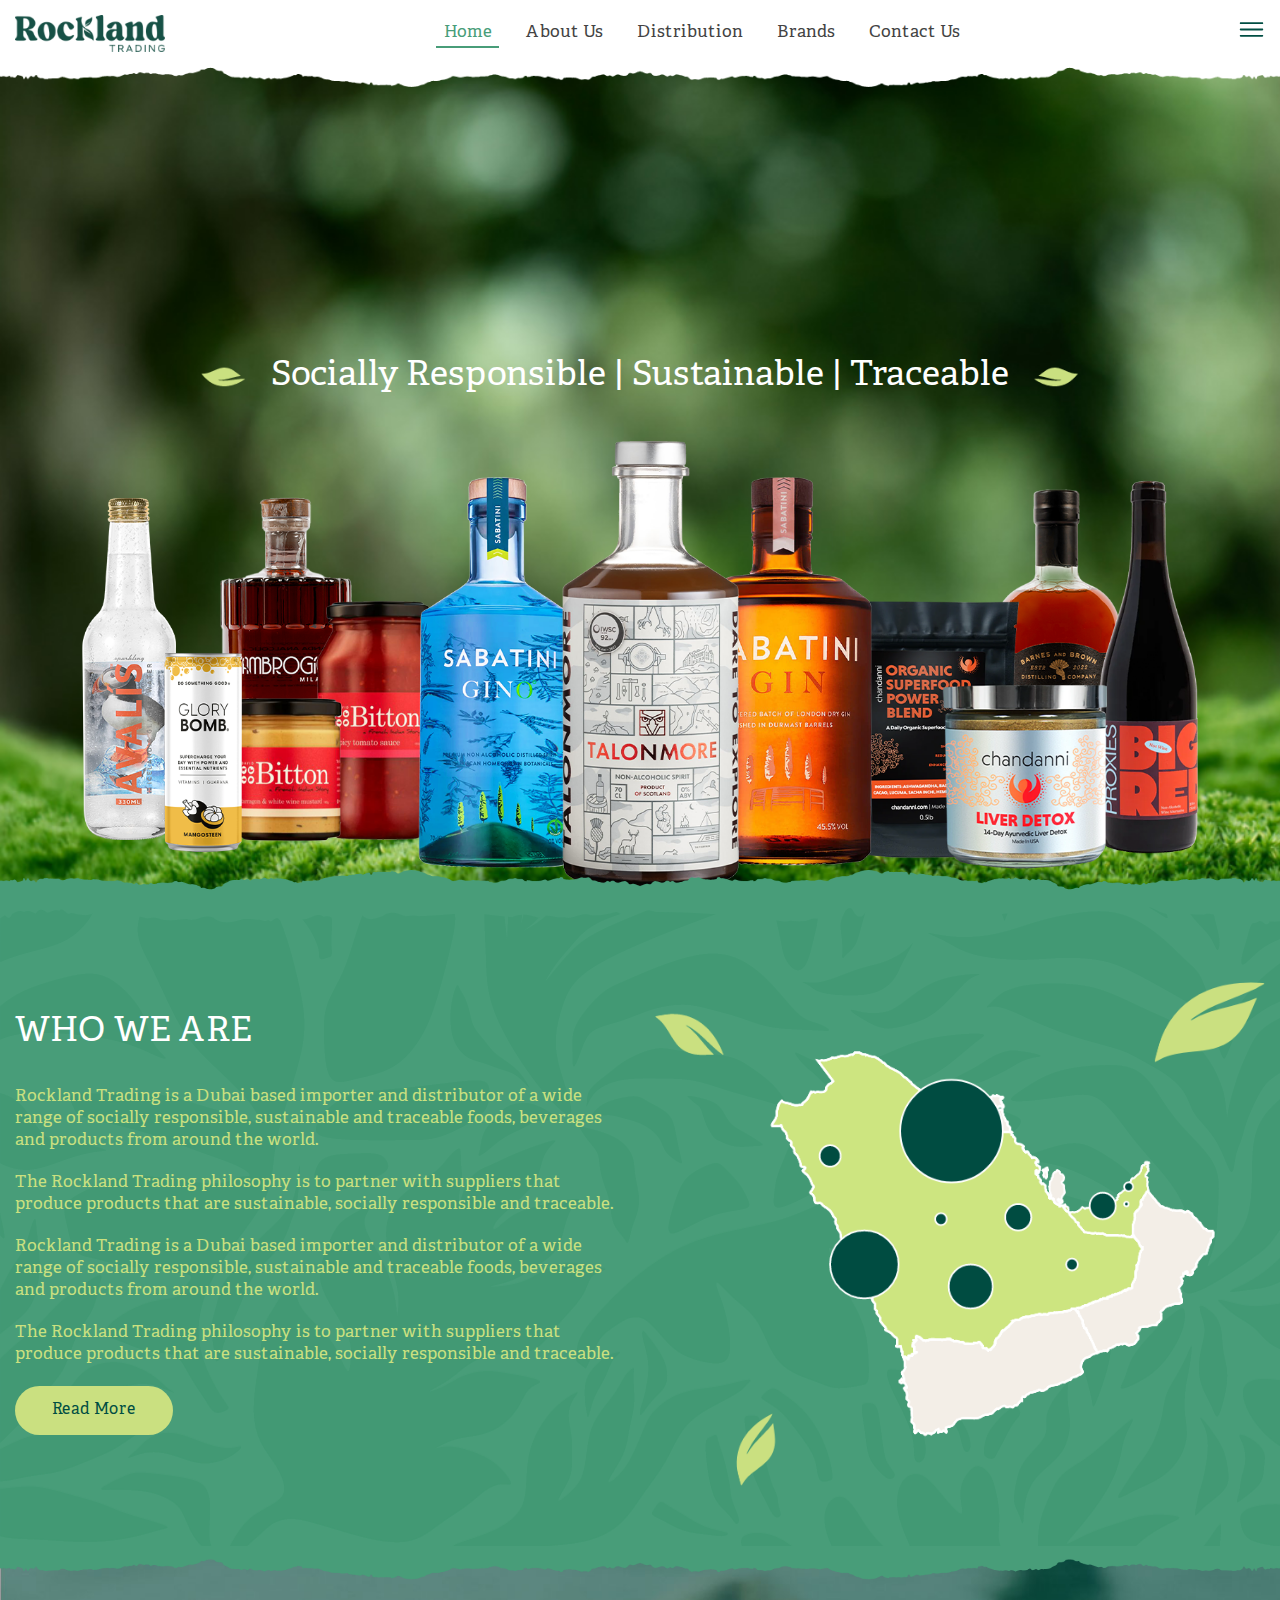
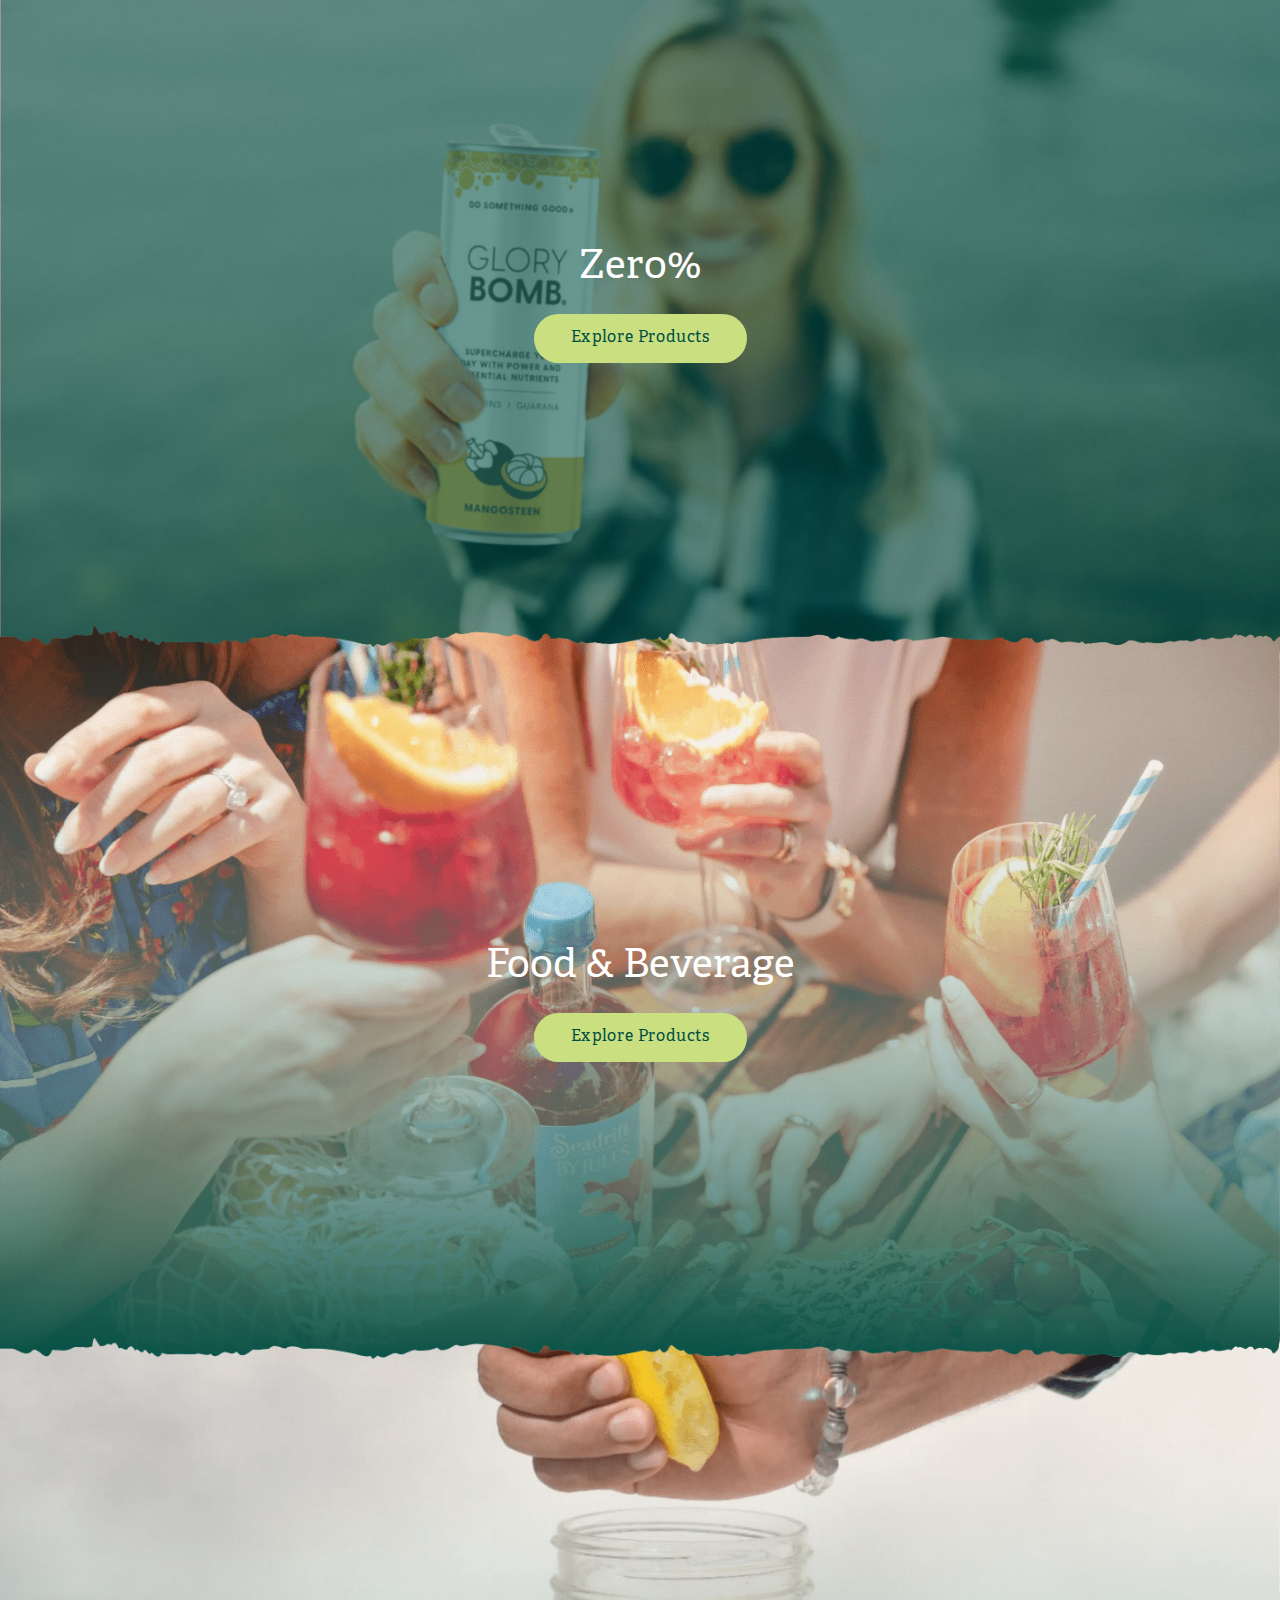
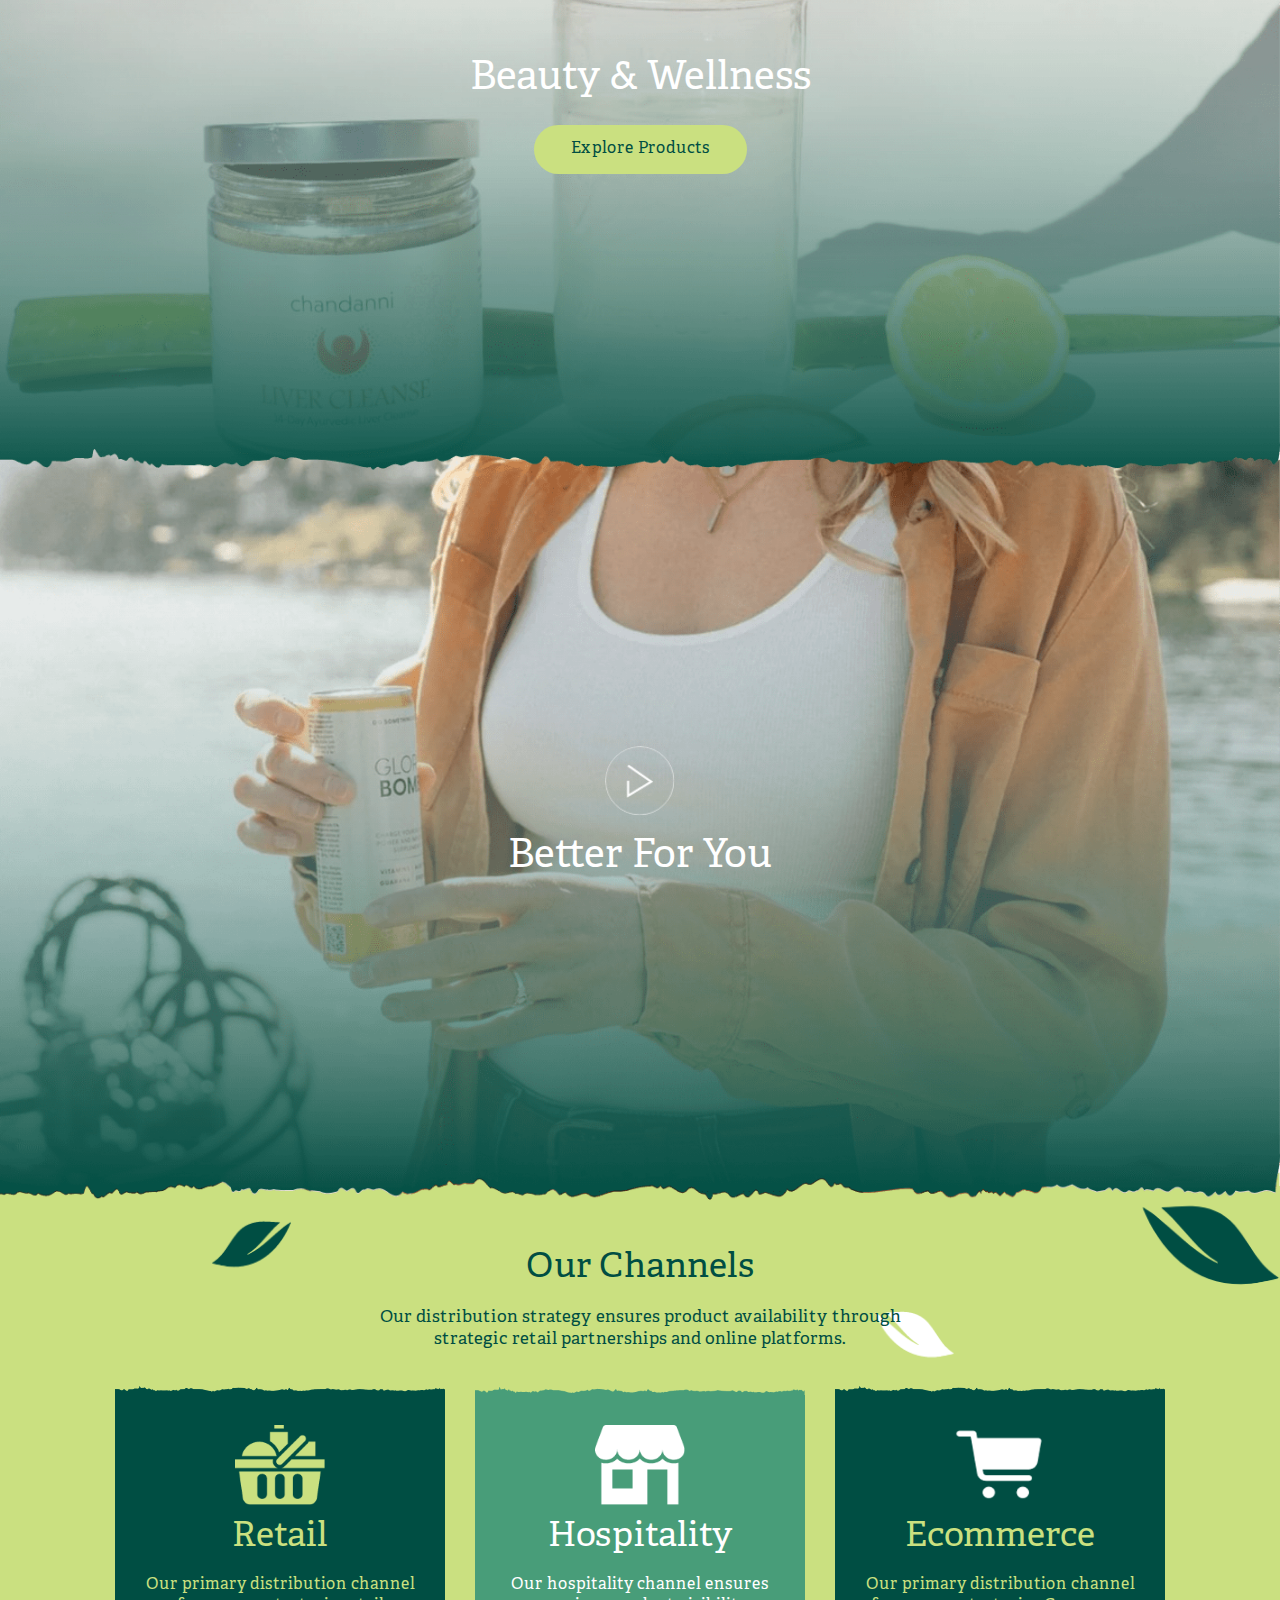
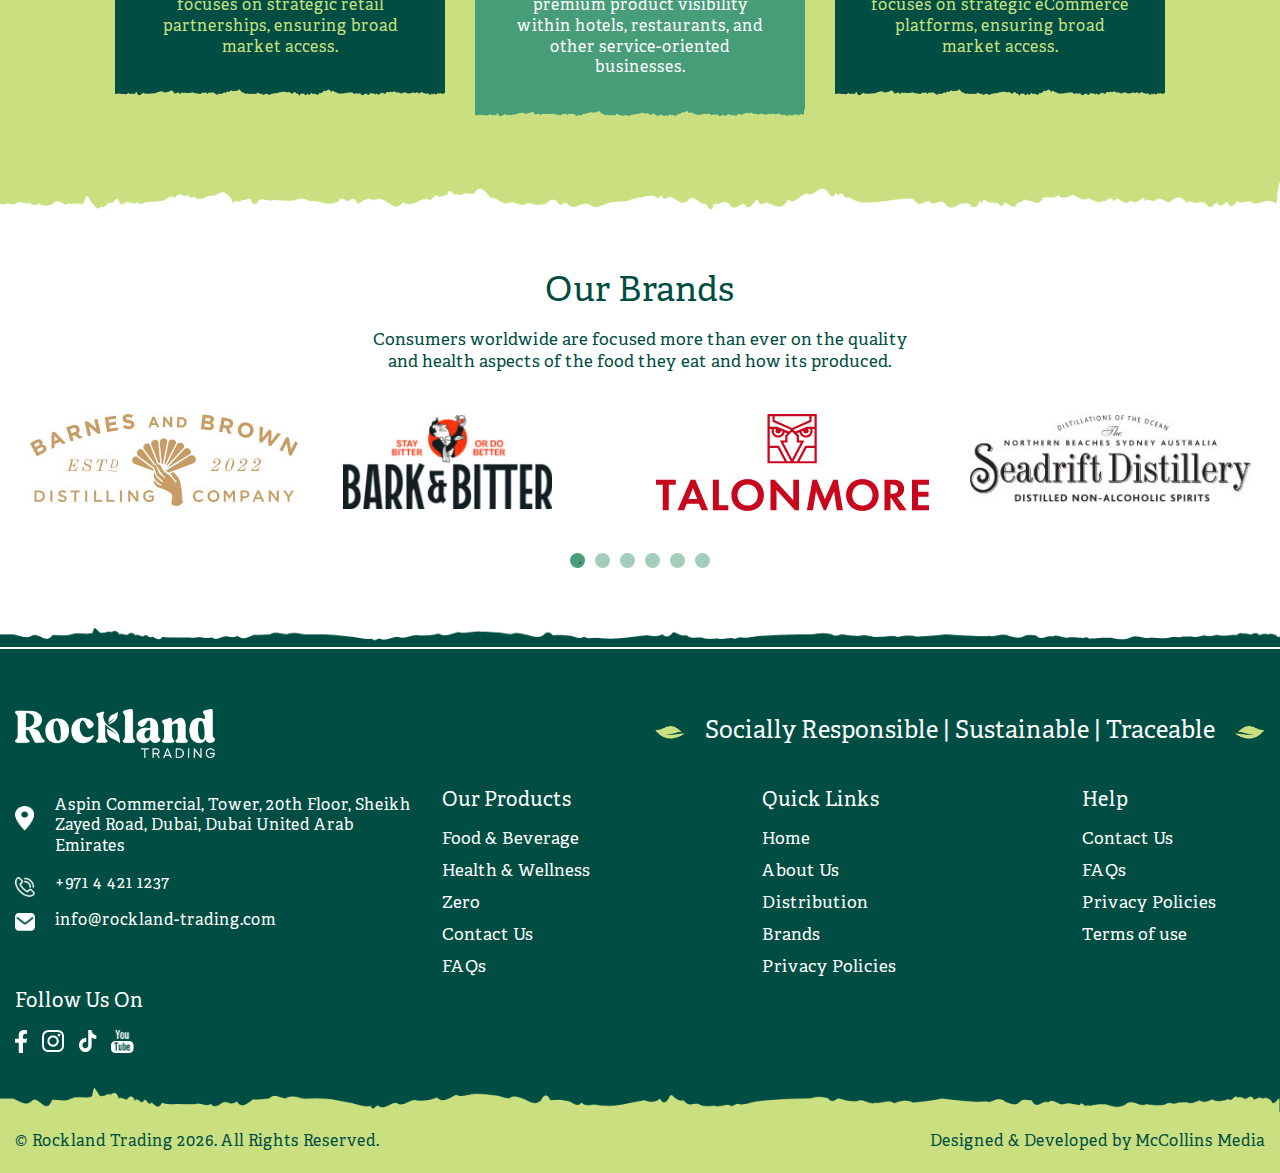
==== commit e7a595d5: "ijas" ====
--- a/index.html
+++ b/index.html
@@ -140,7 +140,7 @@
             partnerships and online platforms.</div>
           <div class="CgBoxs">
             <div class="row">
-              <div class="col-md-6">
+              <div class="col-md-4">
                 <div class="ChBoxWrp">
                   <img class="wd100" src="assets/images/c1top.png" />
                   <div class="ChBox ChBox1">
@@ -152,7 +152,7 @@
                   <img class="wd100" src="assets/images/c1bottom.png" />
                 </div>
               </div>
-              <div class="col-md-6">
+              <div class="col-md-4">
                 <div class="ChBoxWrp">
                   <img class="wd100" src="assets/images/c2top.png" />
                   <div class="ChBox ChBox2">
@@ -162,6 +162,17 @@
                       restaurants, and other service-oriented businesses.</div>
                   </div>
                   <img class="wd100" src="assets/images/c2bottom.png" />
+                </div>
+              </div>
+              <div class="col-md-4">
+                <div class="ChBoxWrp">
+                  <img class="wd100" src="assets/images/c1top.png" />
+                  <div class="ChBox ChBox1">
+                    <div class="ChIcon ChIcon3">&nbsp;</div>
+                    <div class="ChT1">Ecommerce </div>
+                    <div class="ChT2">Our primary distribution channel focuses on strategic eCommerce platforms, ensuring broad market access.</div>
+                  </div>
+                  <img class="wd100" src="assets/images/c1bottom.png" />
                 </div>
               </div>
             </div>
--- a/assets/css/master.css
+++ b/assets/css/master.css
@@ -15,7 +15,11 @@
   font-style: normal;
   font-display: swap;
 }
-
+main{
+  overflow-x: hidden;
+  position: relative;
+  max-width: 100% !important;
+}
 html,
 body {
   margin: 0 !important;
@@ -323,7 +327,7 @@
 
 .CgBoxs {
   margin: 0 auto;
-  max-width: 900px;
+  max-width: 1050px;
 }
 
 .ChBox {
@@ -356,6 +360,9 @@
 
 .ChIcon.ChIcon2 {
   background-image: url(../images/hospitality.png);
+}
+.ChIcon.ChIcon3 {
+  background-image: url(../images/cart.png);
 }
 
 .ChT1 {
@@ -970,7 +977,10 @@
     width: 20px;
     height: 20px;
   }
-  .collectionGrid:last-child{
+  .collectionGrid{
+    margin-bottom: 15px;
+  }
+  .col-md-6:last-child .collectionGrid{
     margin-bottom: 0;
   }
   
@@ -1020,4 +1030,43 @@
 }
 .brandHigWrap .slick-dots li.slick-active{
   background-color: #004E43;
-}+}
+
+.PrName{
+  font-size: 18px;
+  text-align: center;
+  color: #489D79;
+  padding: 30px 20px 20px 20px ;
+  background-color: #F7F5F2;
+  margin-top: -10px;
+}
+
+@media only screen and (max-width: 1000px) {
+  .brT1 {
+    font-size: 25px;
+    margin-bottom: 15px;
+  }
+  .BrandHtSliderWrap{
+    margin: 0 -15px;
+  }
+  .brandHighlites {
+    margin-bottom: 0;
+  }
+  .brandHigWrap .slick-dots{
+    margin-top: 15px;
+  }
+  .HtBoxCntLeft {
+    flex: 0 0 50px; 
+  }
+  .HtBoxCntLeft img{
+    width: 50px;
+    height: 50px;
+  }
+  .HtBoxCnt{
+    padding: 30px 15px 15px 15px;
+  }
+  .HtBoxDesc{
+    padding-left: 10px;
+    font-size: 13px;
+  }
+}
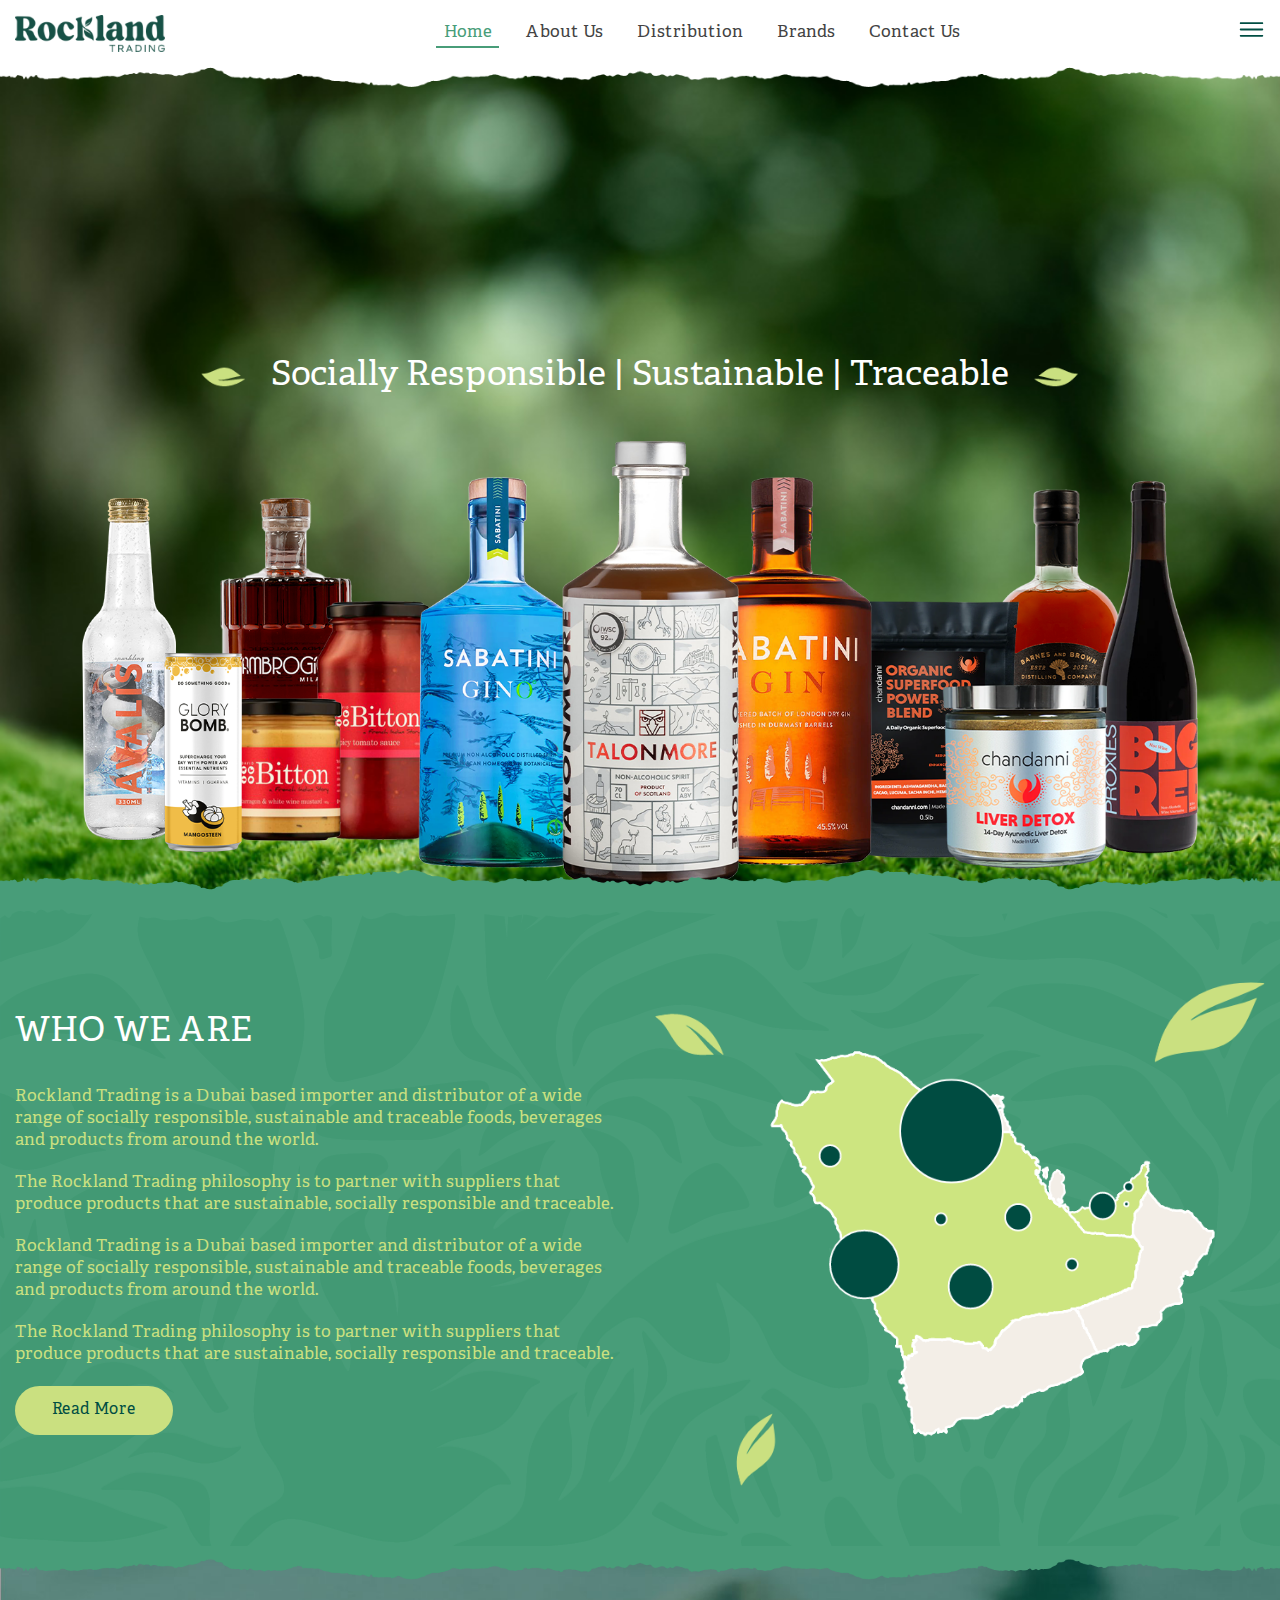
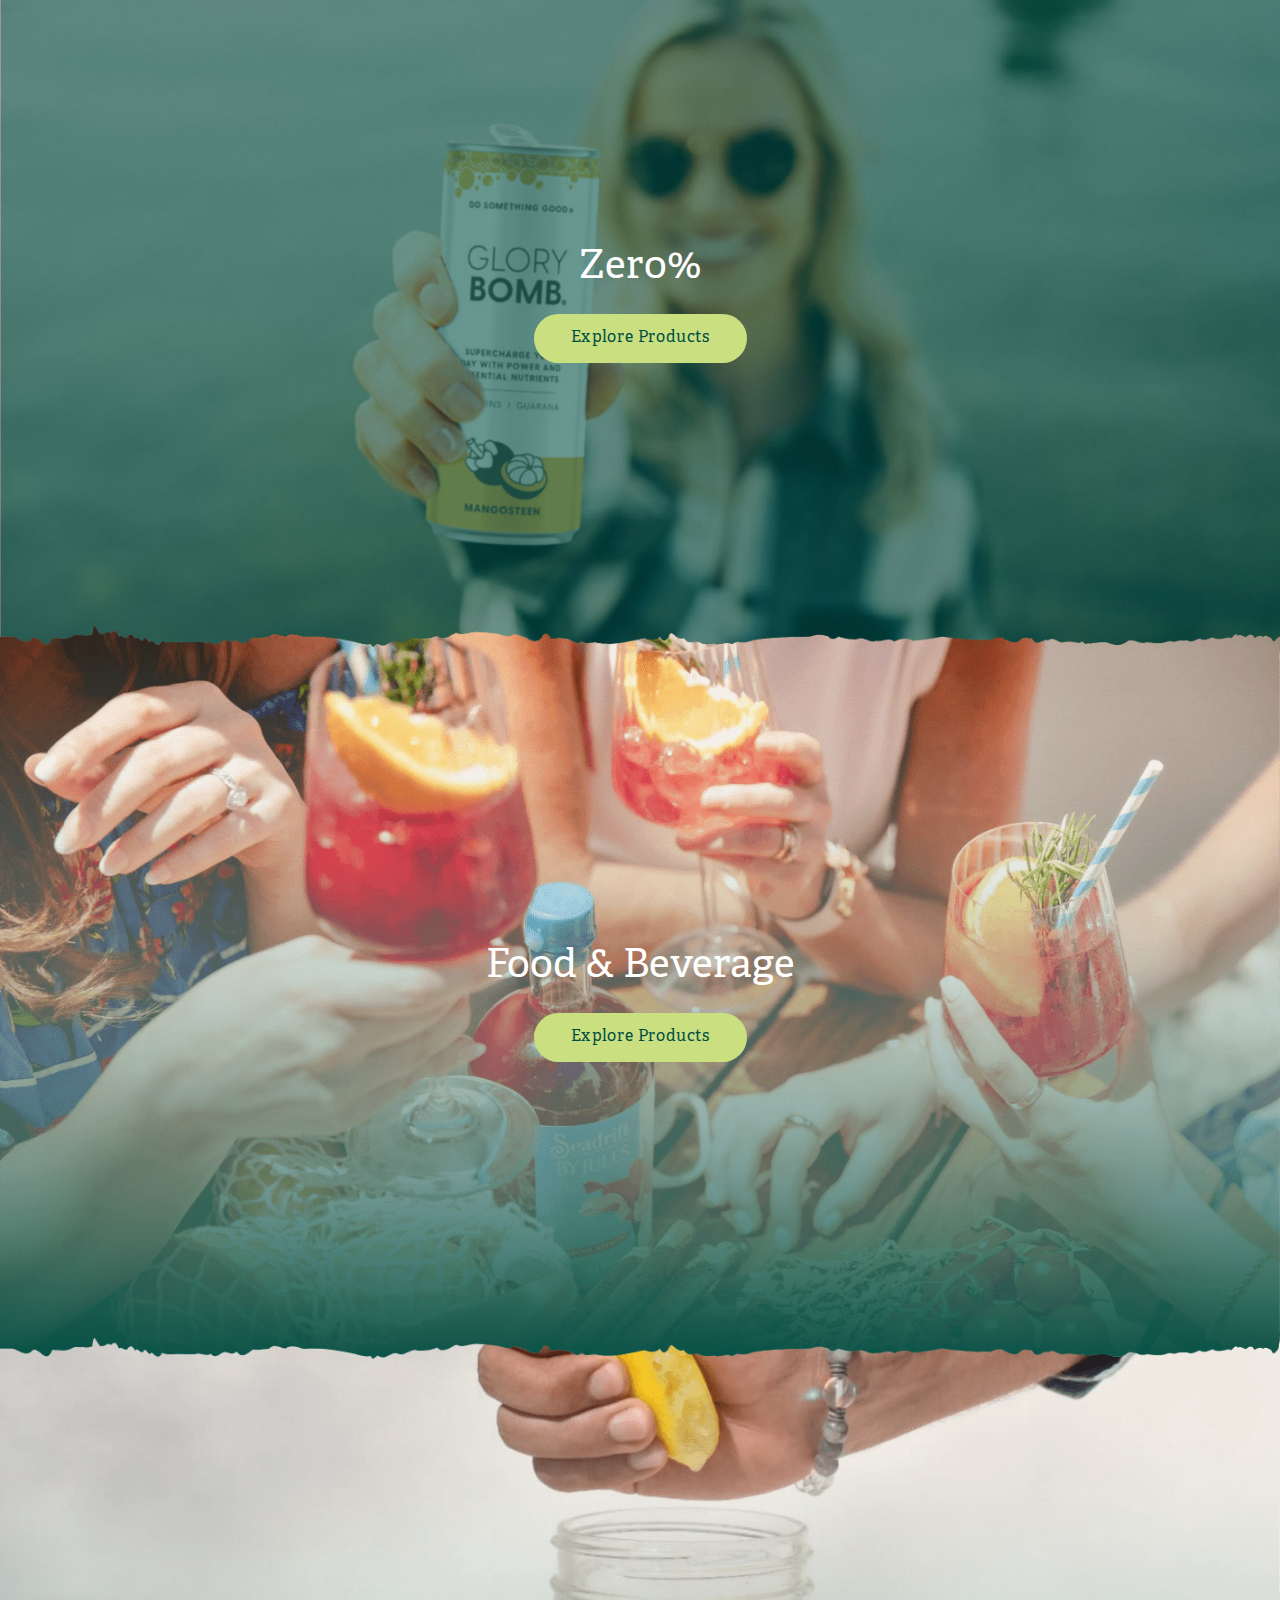
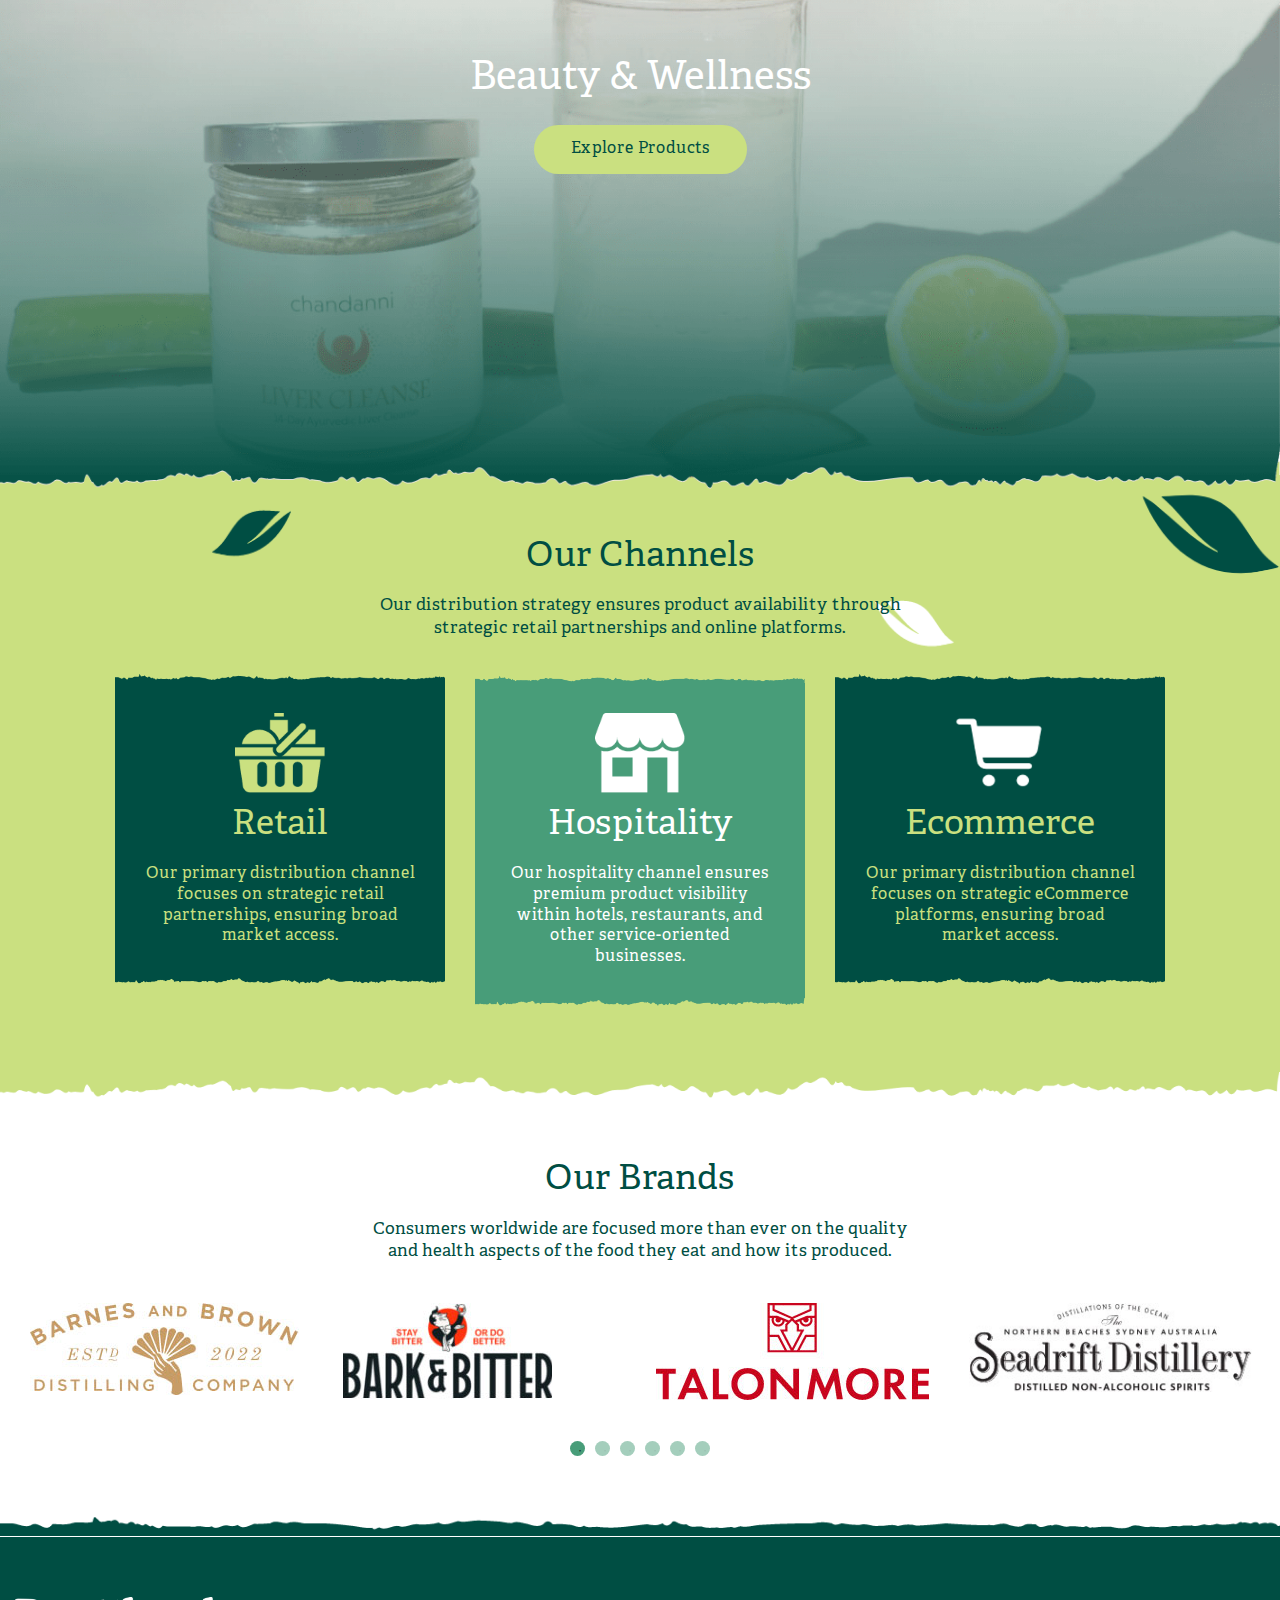
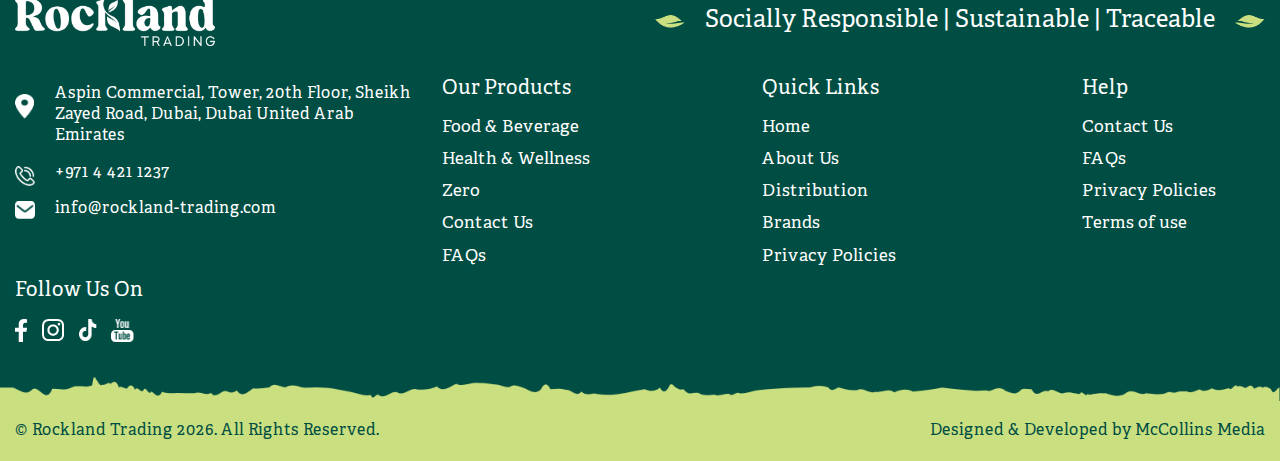
==== commit ea9761f2: "xxx" ====
--- a/index.html
+++ b/index.html
@@ -117,20 +117,7 @@
         </div>
       </div>
     </section>
-    <section class="AdBox AdBox4" id="section6">
-      <img class="wd100 ImageSwitcher" src="assets/images/lazy.jpg"
-            data-desktop="assets/images/bg6-min.png" data-mobile="assets/images/bg6-min-min.png" />
-      <div class="AdBoxContent">
-        <div class="text-center">
-          
-          <a class="VidBoxLink" href="https://youtu.be/eK6SzU776KY?si=1rd4wOITR-Iebar_" data-fancybox="group">
-            <span class="PlayButton1">&nbsp;</span>
-          </a>
-          <div class="Txt4">Better For You</div>
-        </div>
-        
-      </div>
-    </section>
+   
     <section class="ChannelBox " id="section7">
       <img class="wd100 d-only" src="assets/images/channeltop.png" />
       <div class="ChCnt pd-common">
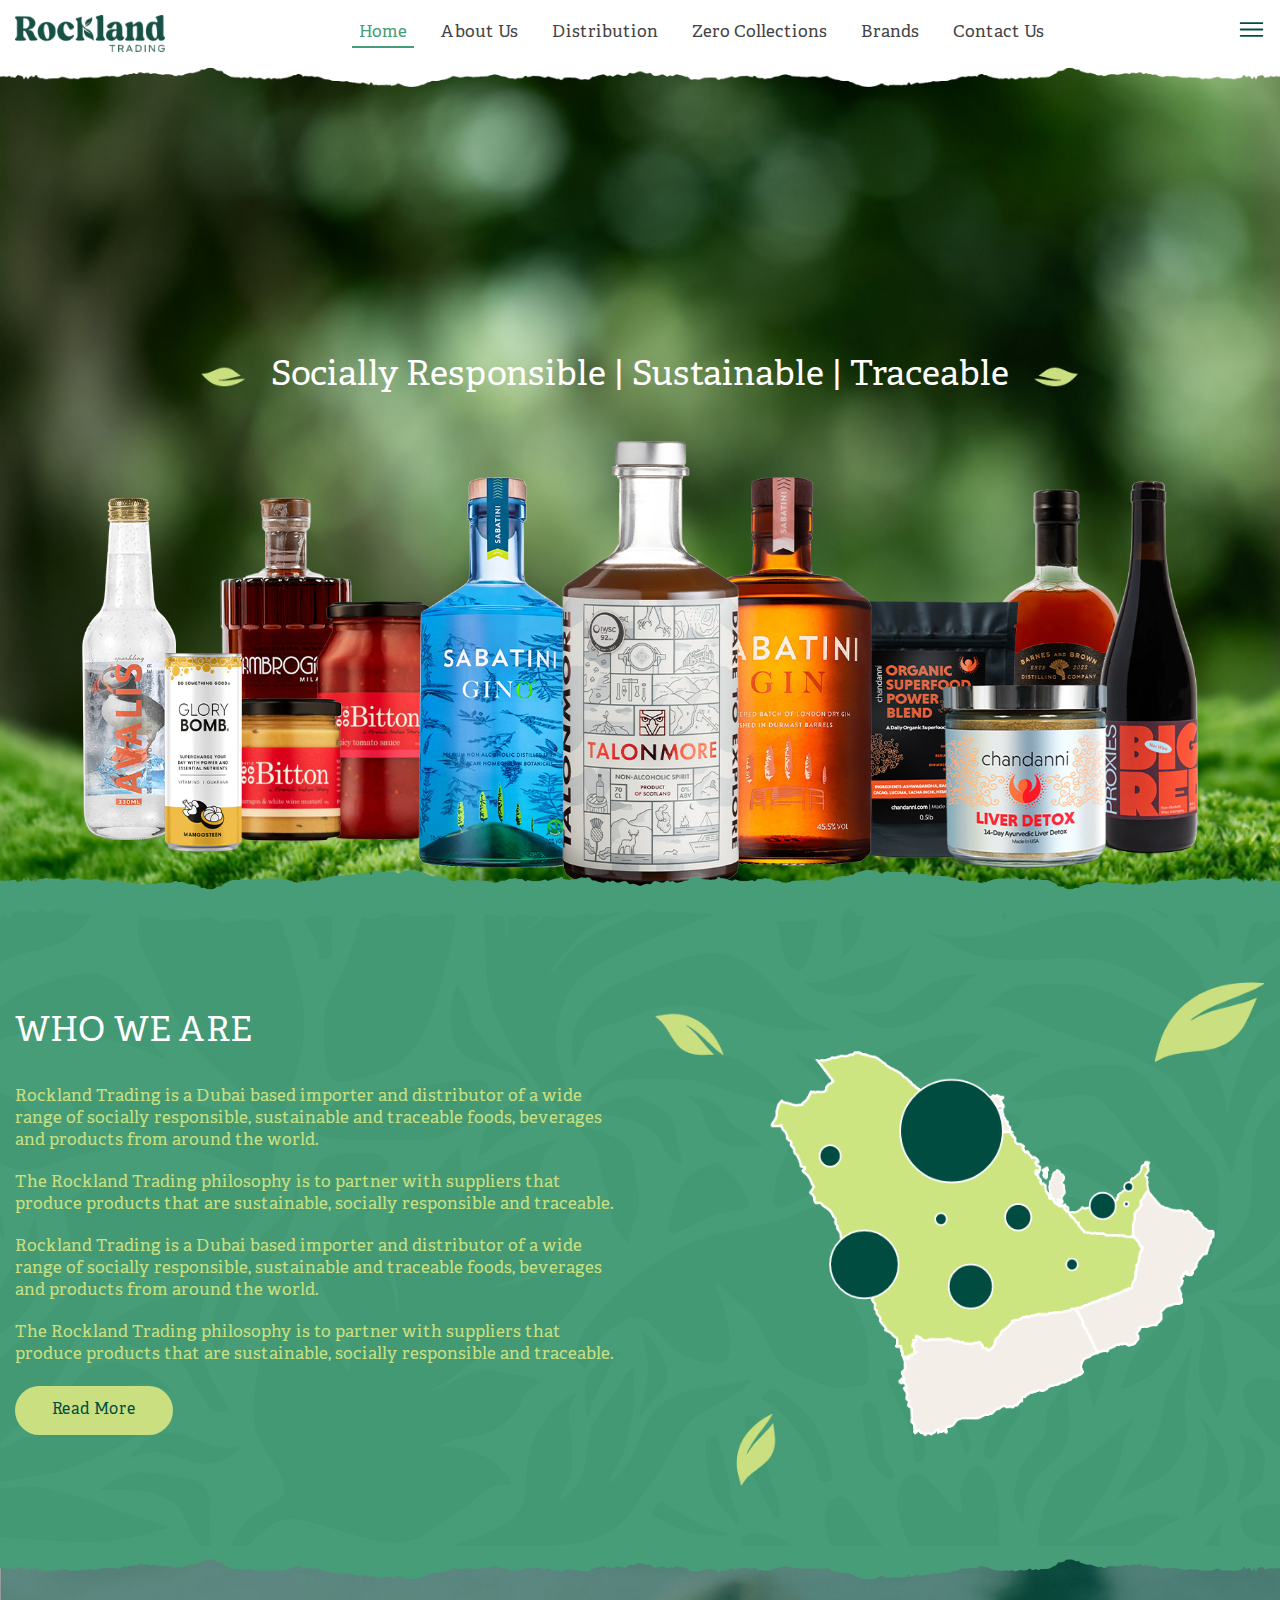
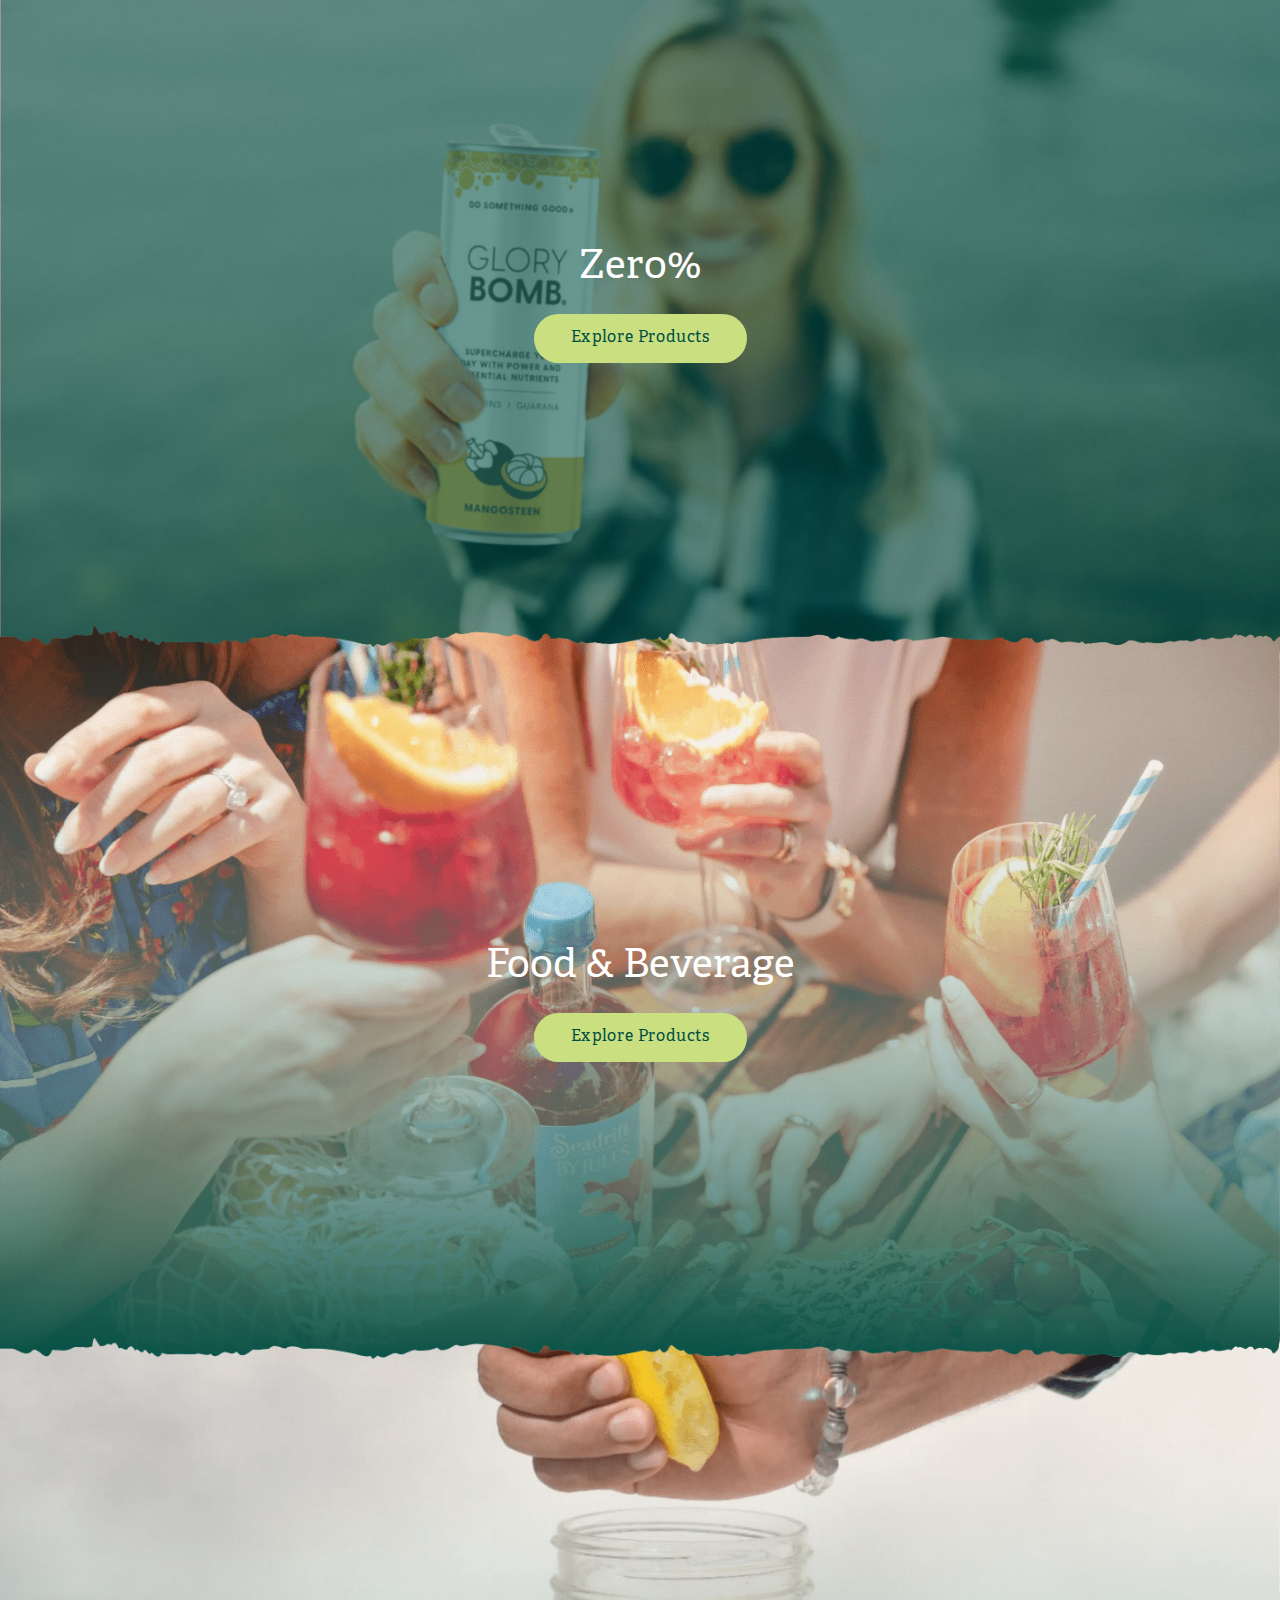
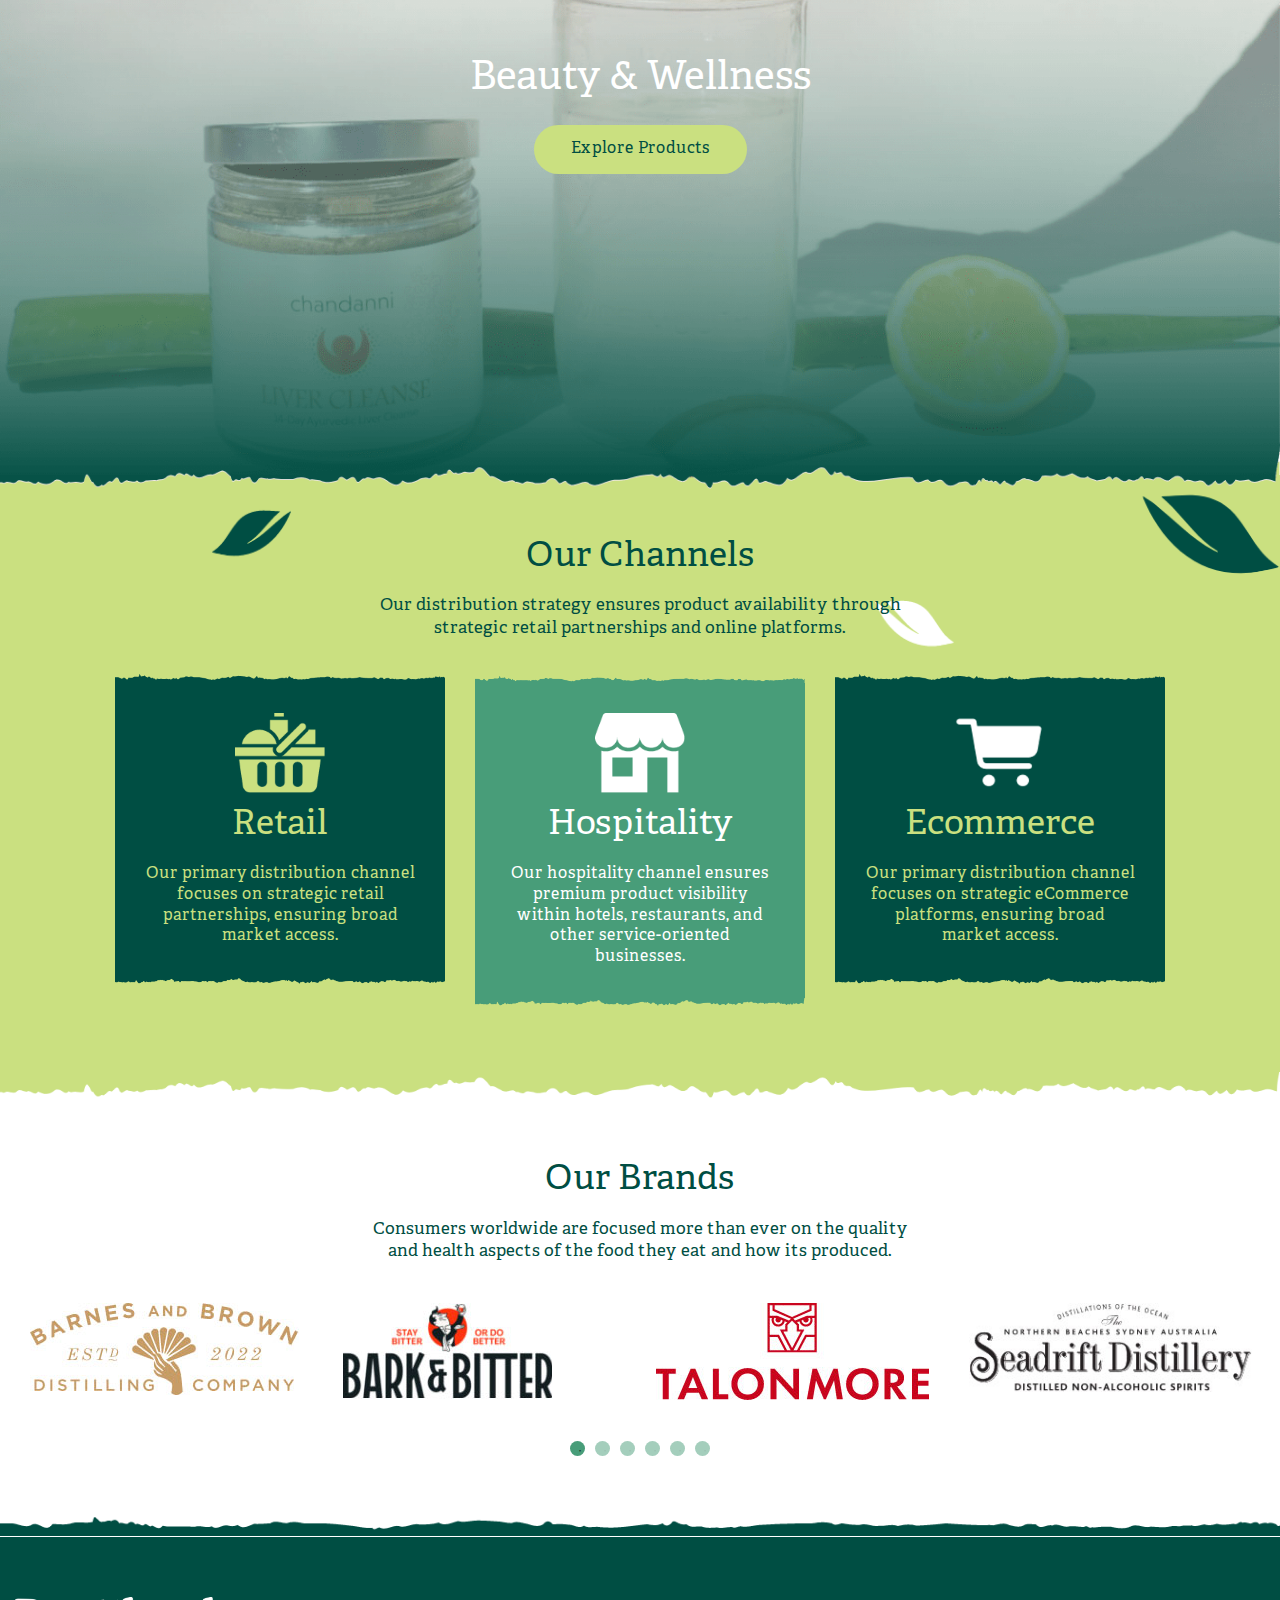
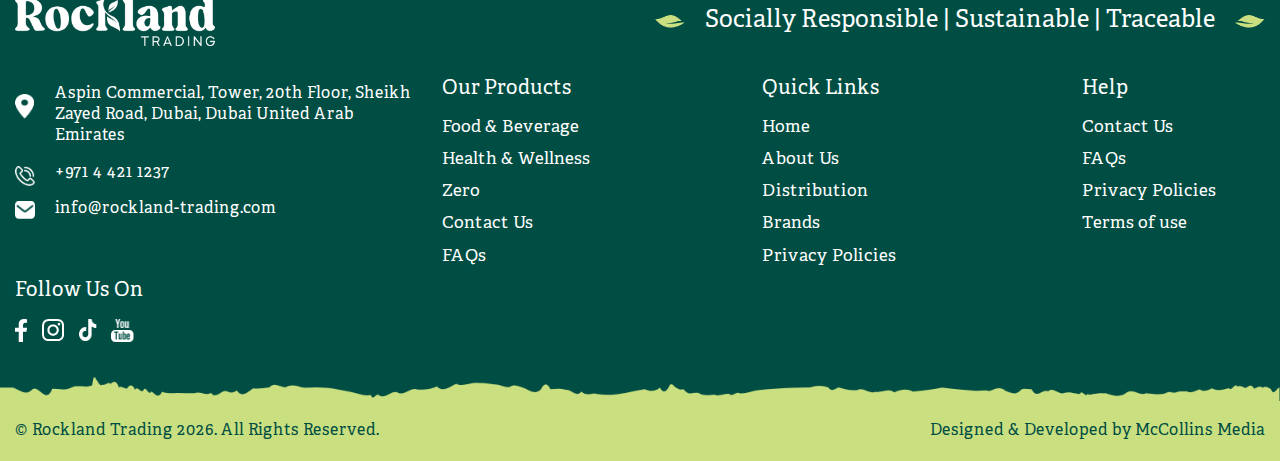
==== commit 7c8f1e68: "ccc" ====
--- a/index.html
+++ b/index.html
@@ -34,6 +34,7 @@
             <a href="/" class="active">Home</a>
             <a href="/">About Us</a>
             <a href="/">Distribution</a>
+            <a href="/">Zero Collections</a>
             <a href="/">Brands</a>
             <a href="/">Contact Us</a>
           </div>
@@ -362,19 +363,22 @@
         <div class="container">
           <div class="MenuItems text-center">
             <div>
-              <a href="#">Home</a>
-            </div>
-            <div>
-              <a href="#">About us</a>
-            </div>
-            <div>
-              <a href="#">Distribution</a>
-            </div>
-            <div>
-              <a href="#">Brands</a>
-            </div>
-            <div>
-              <a href="#">Contact Us</a>
+              <a href="/">Home</a>
+            </div>
+            <div>
+              <a href="/">About us</a>
+            </div>
+            <div>
+              <a href="/">Distribution</a>
+            </div>
+            <div>
+              <a href="/">Zero Collections</a>
+            </div>
+            <div>
+              <a href="/">Brands</a>
+            </div>
+            <div>
+              <a href="/">Contact Us</a>
             </div>
           </div>
         </div>
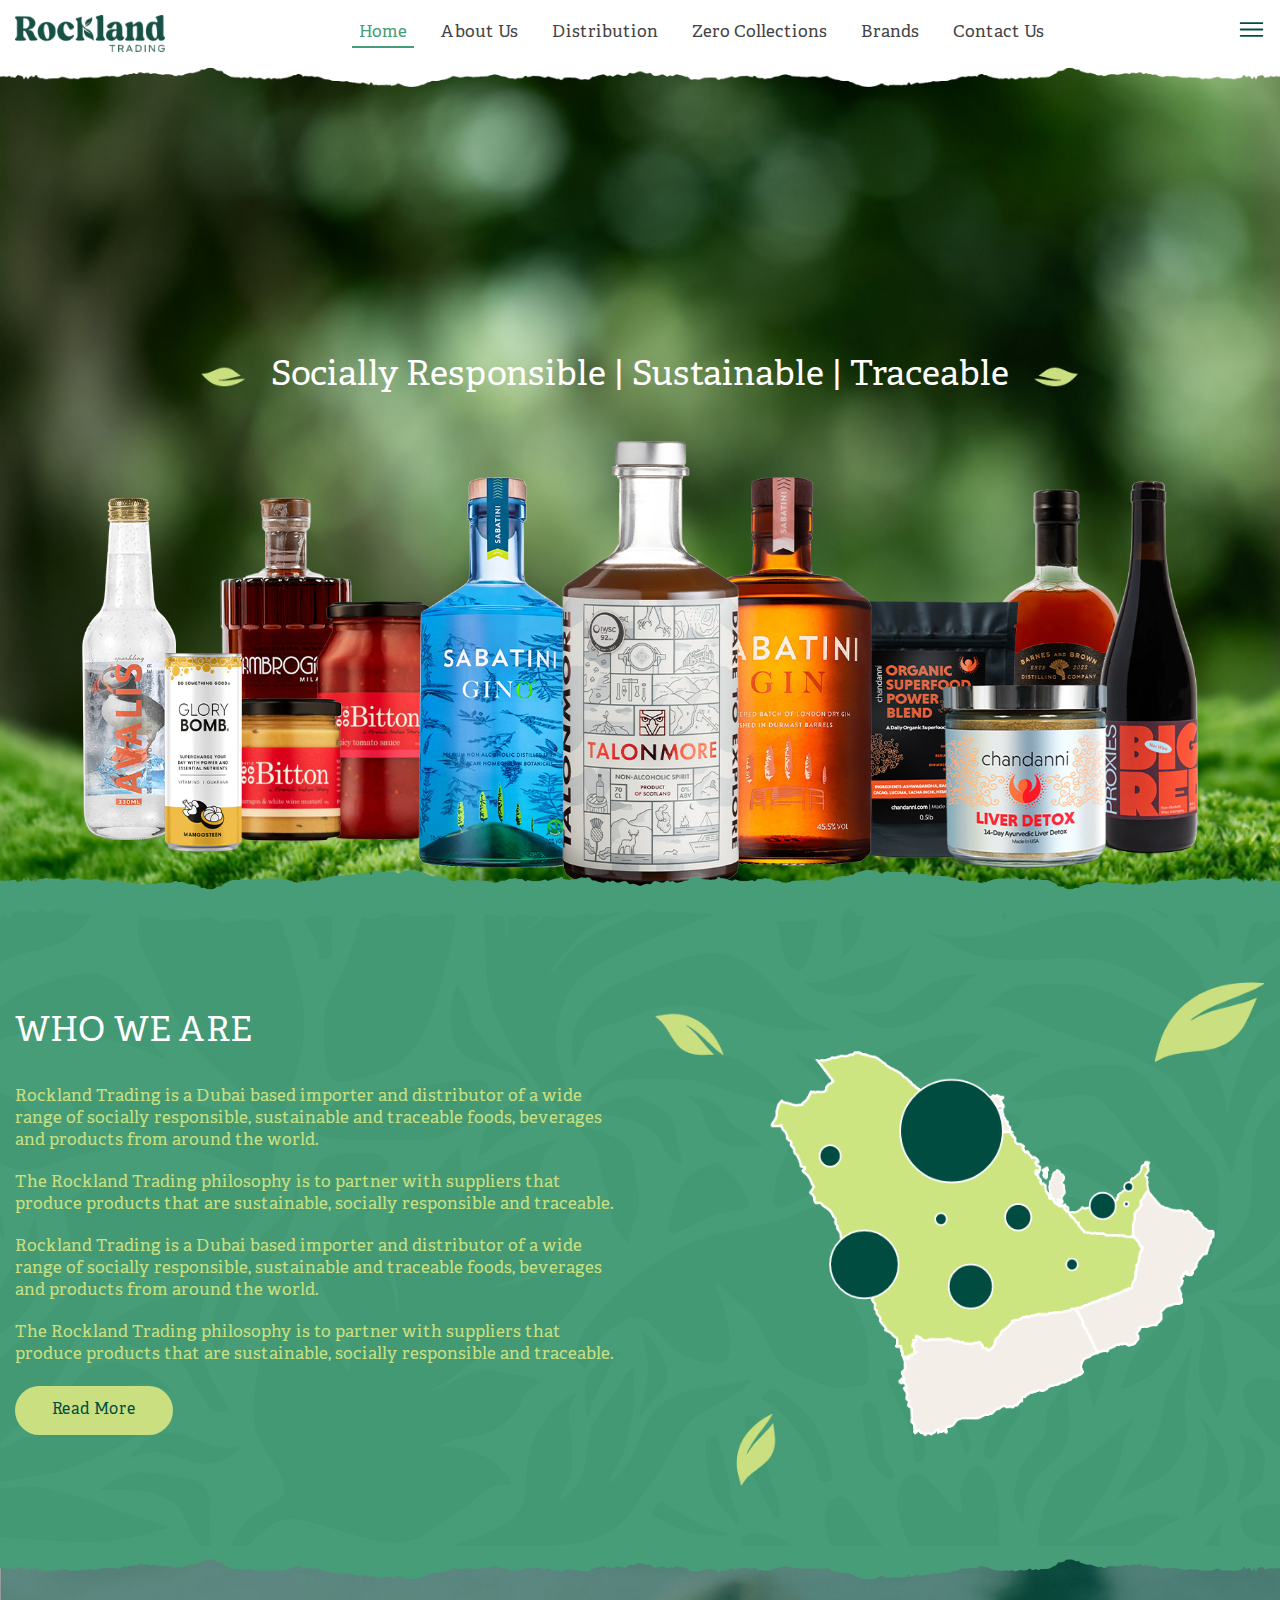
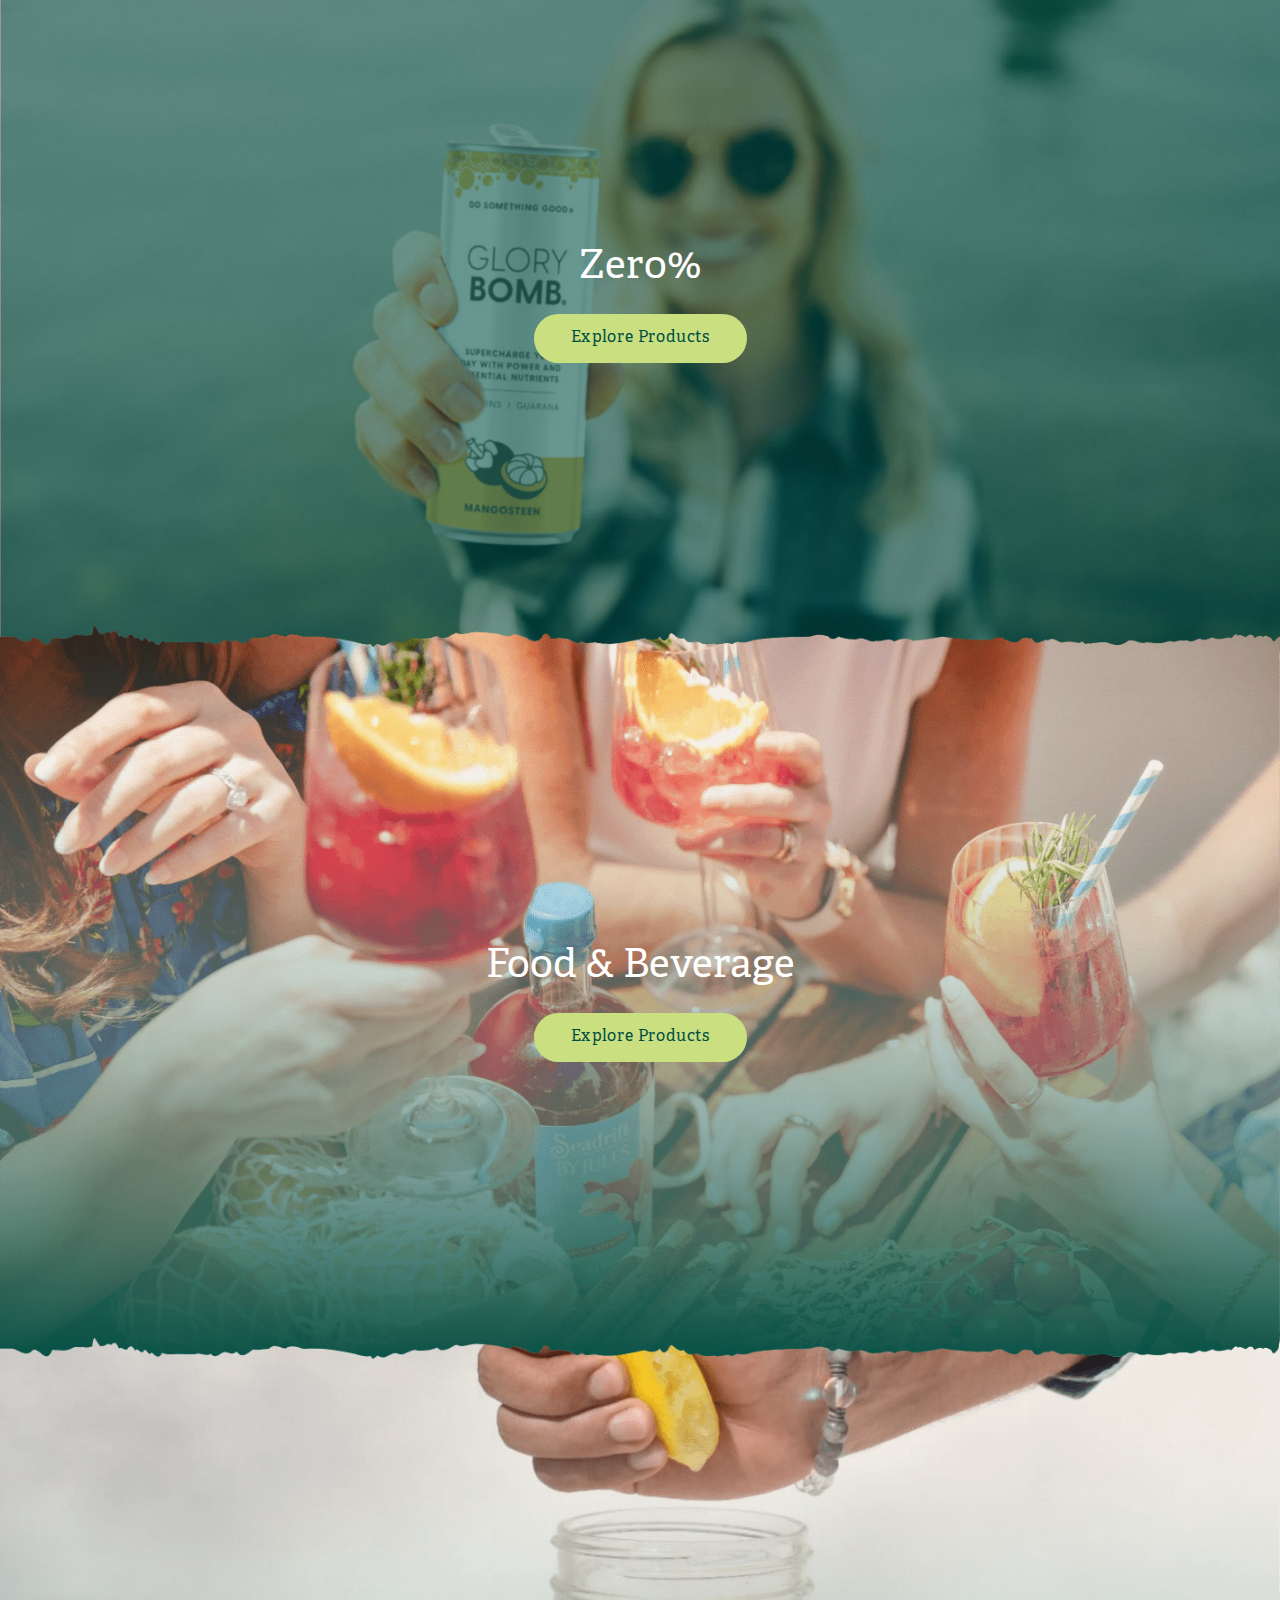
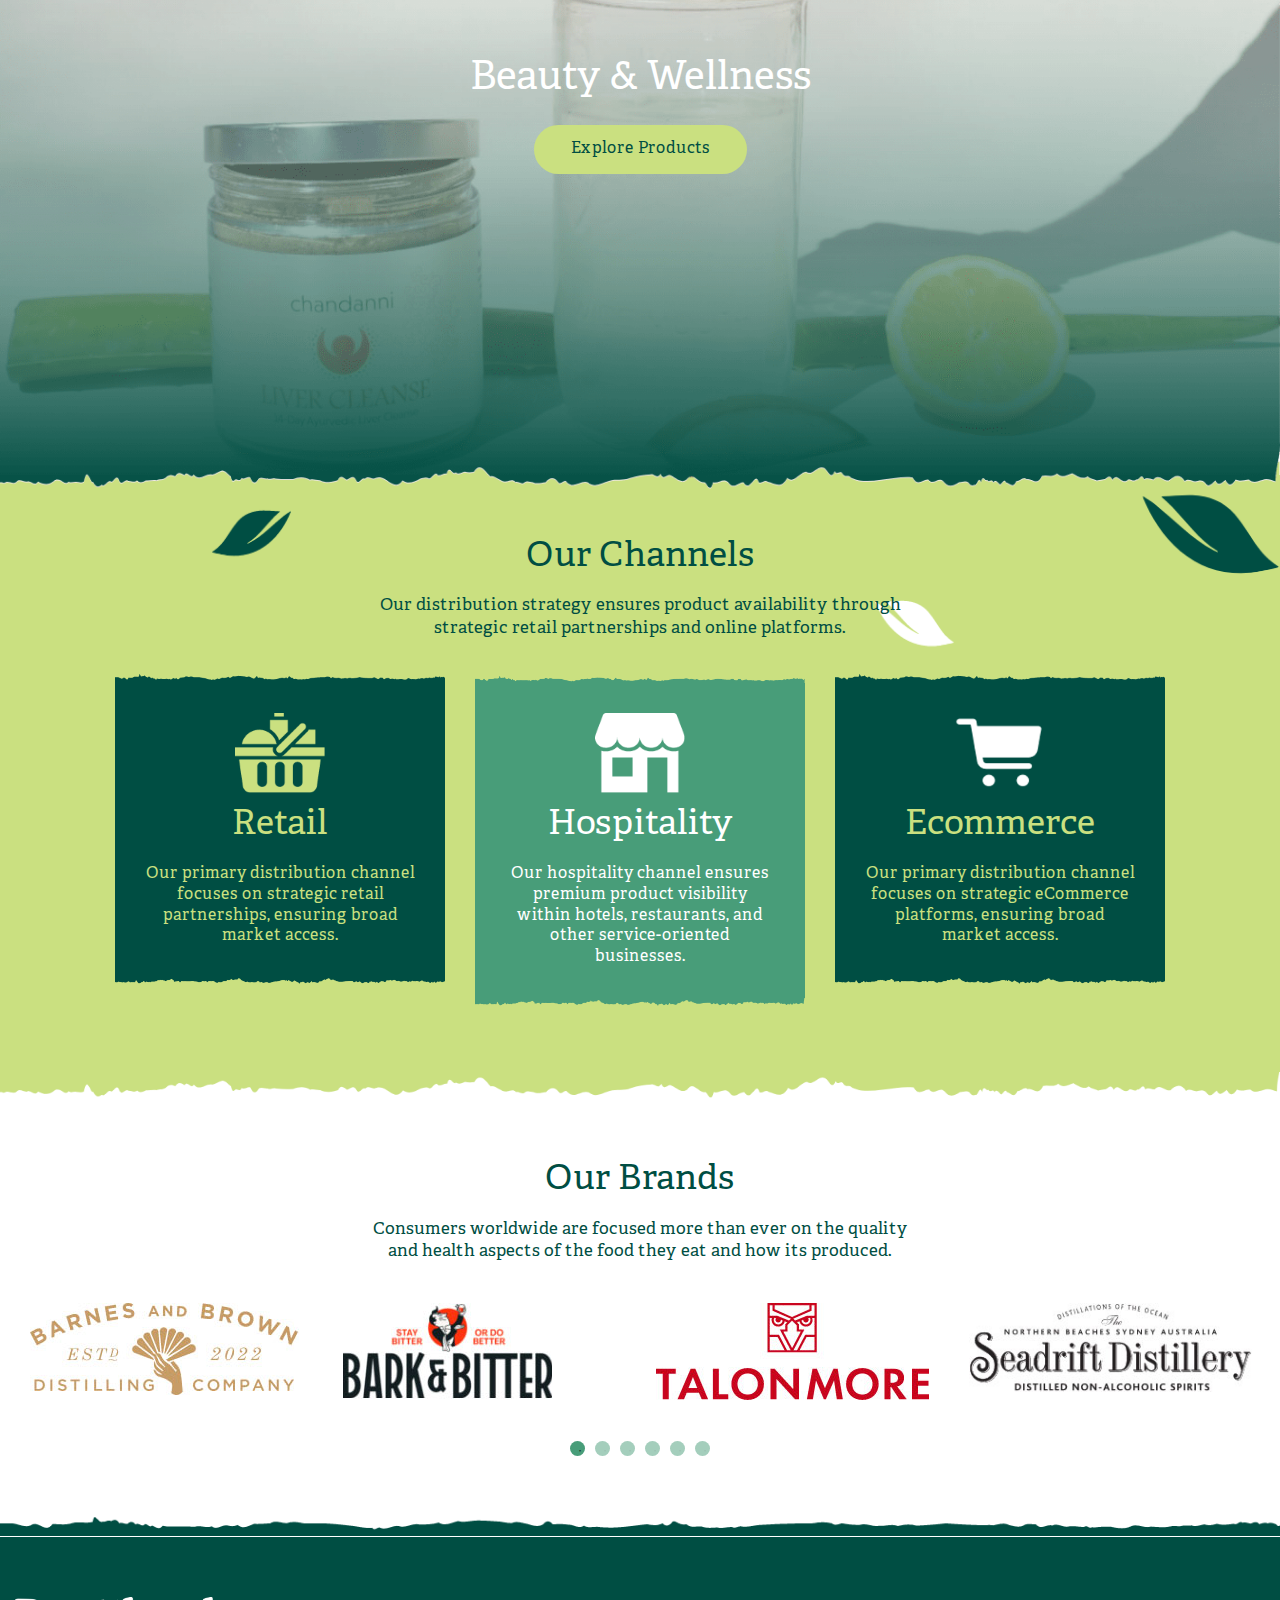
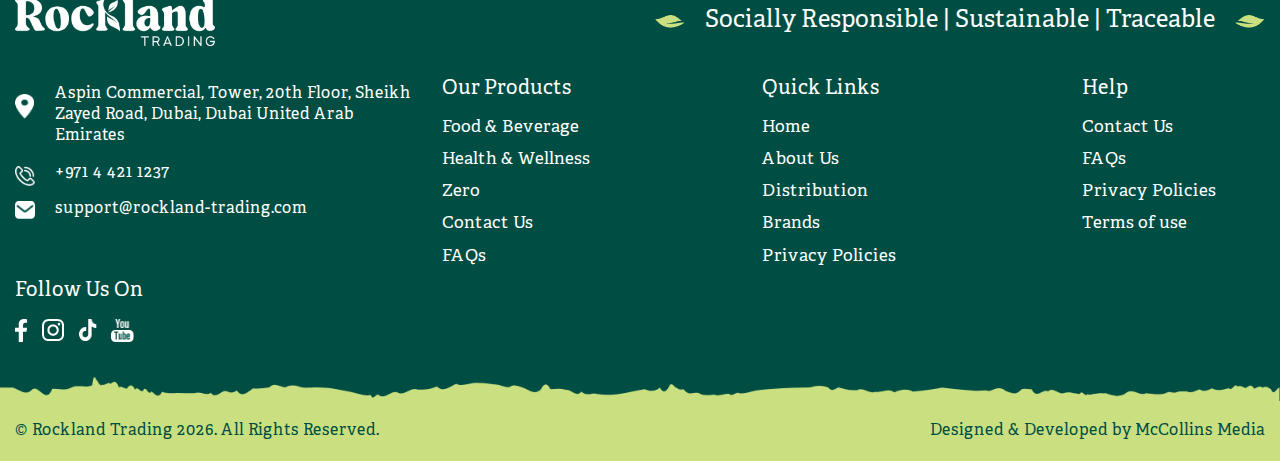
==== commit 92cea0ee: "xxxx" ====
--- a/index.html
+++ b/index.html
@@ -77,7 +77,7 @@
                 responsible, sustainable and traceable foods, beverages and products from around the world.</div>
               <div class="Txt3">The Rockland Trading philosophy is to partner with suppliers that produce products that
                 are sustainable, socially responsible and traceable.</div>
-              <a href="#" class="LinkTp1">Read More</a>
+              <a href="/" class="LinkTp1">Read More</a>
             </div>
             <div class="col-md-6">
               <img class="wd100" src="assets/images/abtright.png" />
@@ -94,7 +94,7 @@
       <div class="AdBoxContent">
         <div class="text-center">
           <div class="Txt4">Zero%</div>
-          <a href="#" class="LinkTp2">Explore Products</a>
+          <a href="/" class="LinkTp2">Explore Products</a>
         </div>
       </div>
     </section>
@@ -104,7 +104,7 @@
       <div class="AdBoxContent">
         <div class="text-center">
           <div class="Txt4">Food & Beverage</div>
-          <a href="#" class="LinkTp2">Explore Products</a>
+          <a href="/" class="LinkTp2">Explore Products</a>
         </div>
       </div>
     </section>
@@ -114,7 +114,7 @@
       <div class="AdBoxContent">
         <div class="text-center">
           <div class="Txt4">Beauty & Wellness</div>
-          <a href="#" class="LinkTp2">Explore Products</a>
+          <a href="/" class="LinkTp2">Explore Products</a>
         </div>
       </div>
     </section>
@@ -214,7 +214,7 @@
       <div class="container">
         <div class="row align-items-center justify-space-between">
           <div class="col-md-auto">
-            <a href="#">
+            <a href="/">
               <img class="footerLogo" src="assets/images/footerlogo.png" />
             </a>
           </div>
@@ -227,10 +227,10 @@
             <div class="col-md-4 mobileFull">
               <div class="contactDetails">
                 <div class="crow">
-                  <a href="#" class="crowItem crowItem1">Aspin Commercial, Tower, 20th Floor, Sheikh Zayed Road, Dubai,
+                  <a href="/" class="crowItem crowItem1">Aspin Commercial, Tower, 20th Floor, Sheikh Zayed Road, Dubai,
                     Dubai United Arab Emirates </a>
-                  <a href="#" class="crowItem crowItem2">+971 4 421 1237</a>
-                  <a href="#" class="crowItem crowItem3">info@rockland-trading.com</a>
+                  <a href="tel:+971 4 421 1237" class="crowItem crowItem2">+971 4 421 1237</a>
+                  <a href="mailto:support@rockland-trading.com" class="crowItem crowItem3">support@rockland-trading.com</a>
                 </div>
               </div>
             </div>
@@ -239,11 +239,11 @@
                 <div class="LinkBxHd d-only">Our Products</div>
                 <div class="LinkBxHd mob-only">More to Know</div>
                 <div class="LinkBoxItems">
-                  <a href="#">Food & Beverage</a>
-                  <a href="#">Health & Wellness</a>
-                  <a href="#">Zero</a>
-                  <a href="#" class="mob-only">Contact Us</a>
-                  <a href="#" class="mob-only">FAQs</a>
+                  <a href="/">Food & Beverage</a>
+                  <a href="/">Health & Wellness</a>
+                  <a href="/">Zero</a>
+                  <a href="/" class="mob-only">Contact Us</a>
+                  <a href="/" class="mob-only">FAQs</a>
                   
                 </div>
               </div>
@@ -252,11 +252,11 @@
               <div class="FtrLinkBox">
                 <div class="LinkBxHd">Quick Links</div>
                 <div class="LinkBoxItems">
-                  <a href="#">Home</a>
-                  <a href="#">About Us</a>
-                  <a href="#">Distribution</a>
-                  <a href="#">Brands</a>
-                  <a href="#" class="mob-only">Privacy Policies</a>
+                  <a href="/">Home</a>
+                  <a href="/">About Us</a>
+                  <a href="/">Distribution</a>
+                  <a href="/">Brands</a>
+                  <a href="/" class="mob-only">Privacy Policies</a>
                 </div>
               </div>
             </div>
@@ -264,10 +264,10 @@
               <div class="FtrLinkBox">
                 <div class="LinkBxHd">Help</div>
                 <div class="LinkBoxItems">
-                  <a href="#">Contact Us</a>
-                  <a href="#">FAQs</a>
-                  <a href="#">Privacy Policies</a>
-                  <a href="#">Terms of use</a>
+                  <a href="/">Contact Us</a>
+                  <a href="/">FAQs</a>
+                  <a href="/">Privacy Policies</a>
+                  <a href="/">Terms of use</a>
                 </div>
               </div>
             </div>
@@ -278,10 +278,10 @@
             <div class="LinkBxHd">Follow Us On</div>
             <div class="SocialMediaBox">
               <div class="Smlinks">
-                <a href="#" target="_blank"><span class="scSpan facebook">&nbsp;</span></a>
-                <a href="#" target="_blank"><span class="scSpan instagram">&nbsp;</span></a>
-                <a href="#" target="_blank"><span class="scSpan tiktok">&nbsp;</span></a>
-                <a href="#" target="_blank"><span class="scSpan youtube">&nbsp;</span></a>
+                <a href="/" target="_blank"><span class="scSpan facebook">&nbsp;</span></a>
+                <a href="/" target="_blank"><span class="scSpan instagram">&nbsp;</span></a>
+                <a href="/" target="_blank"><span class="scSpan tiktok">&nbsp;</span></a>
+                <a href="/" target="_blank"><span class="scSpan youtube">&nbsp;</span></a>
               </div>
             </div>
           </div>
@@ -295,7 +295,7 @@
       <div class="container">
         <div class="row justify-space-between">
           <div class="col-md-auto">© Rockland Trading <span id="yearspan">&nbsp;</span>. All Rights Reserved.</div>
-          <div class="col-md-auto">Designed & Developed by <a href="#">McCollins Media</a></div>
+          <div class="col-md-auto">Designed & Developed by <a target="_blank" href="https://www.mccollinsmedia.com/">McCollins Media</a></div>
         </div>
       </div>
     </div>
@@ -309,26 +309,26 @@
             </div>
             <div class="text">Home</div>
           </a> </li>
-        <li> <a href="javascript:void(0)" class="MenuActive1">
+        <li> <a href="javascript:void(0)" class="ActivateMenu">
             <div class="icon"> <img
                 src="[data-uri]">
             </div>
             <div class="text">Menu</div>
           </a> </li>
-        <li> <a href="/services/">
+        <li> <a href="/">
             <div class="icon"> <img
                 src="[data-uri]">
             </div>
             <div class="text">Services</div>
           </a> </li>
         <li> <a target="_blank"
-            href="https://wa.me/+971527781260?text=Hello%20there%20%2C%20%0A%0AI%20would%20like%20to%20know%20more%20about%20TVS%20services%0A">
+            href="https://wa.me/+97144211237?text=Hello%20there%20%2C%20%0A%0AI%20would%20like%20to%20know%20more%20about%20Rockland%20services%0A">
             <div class="icon"> <img
                 src="[data-uri]">
             </div>
             <div class="text">WhatsApp Us</div>
           </a> </li>
-        <li> <a href="javascript:void(0)" class="Contactusnow">
+        <li> <a href="tel:+971 4 421 1237" class="Contactusnow">
             <div class="icon"> <img
                 src="[data-uri]">
             </div>
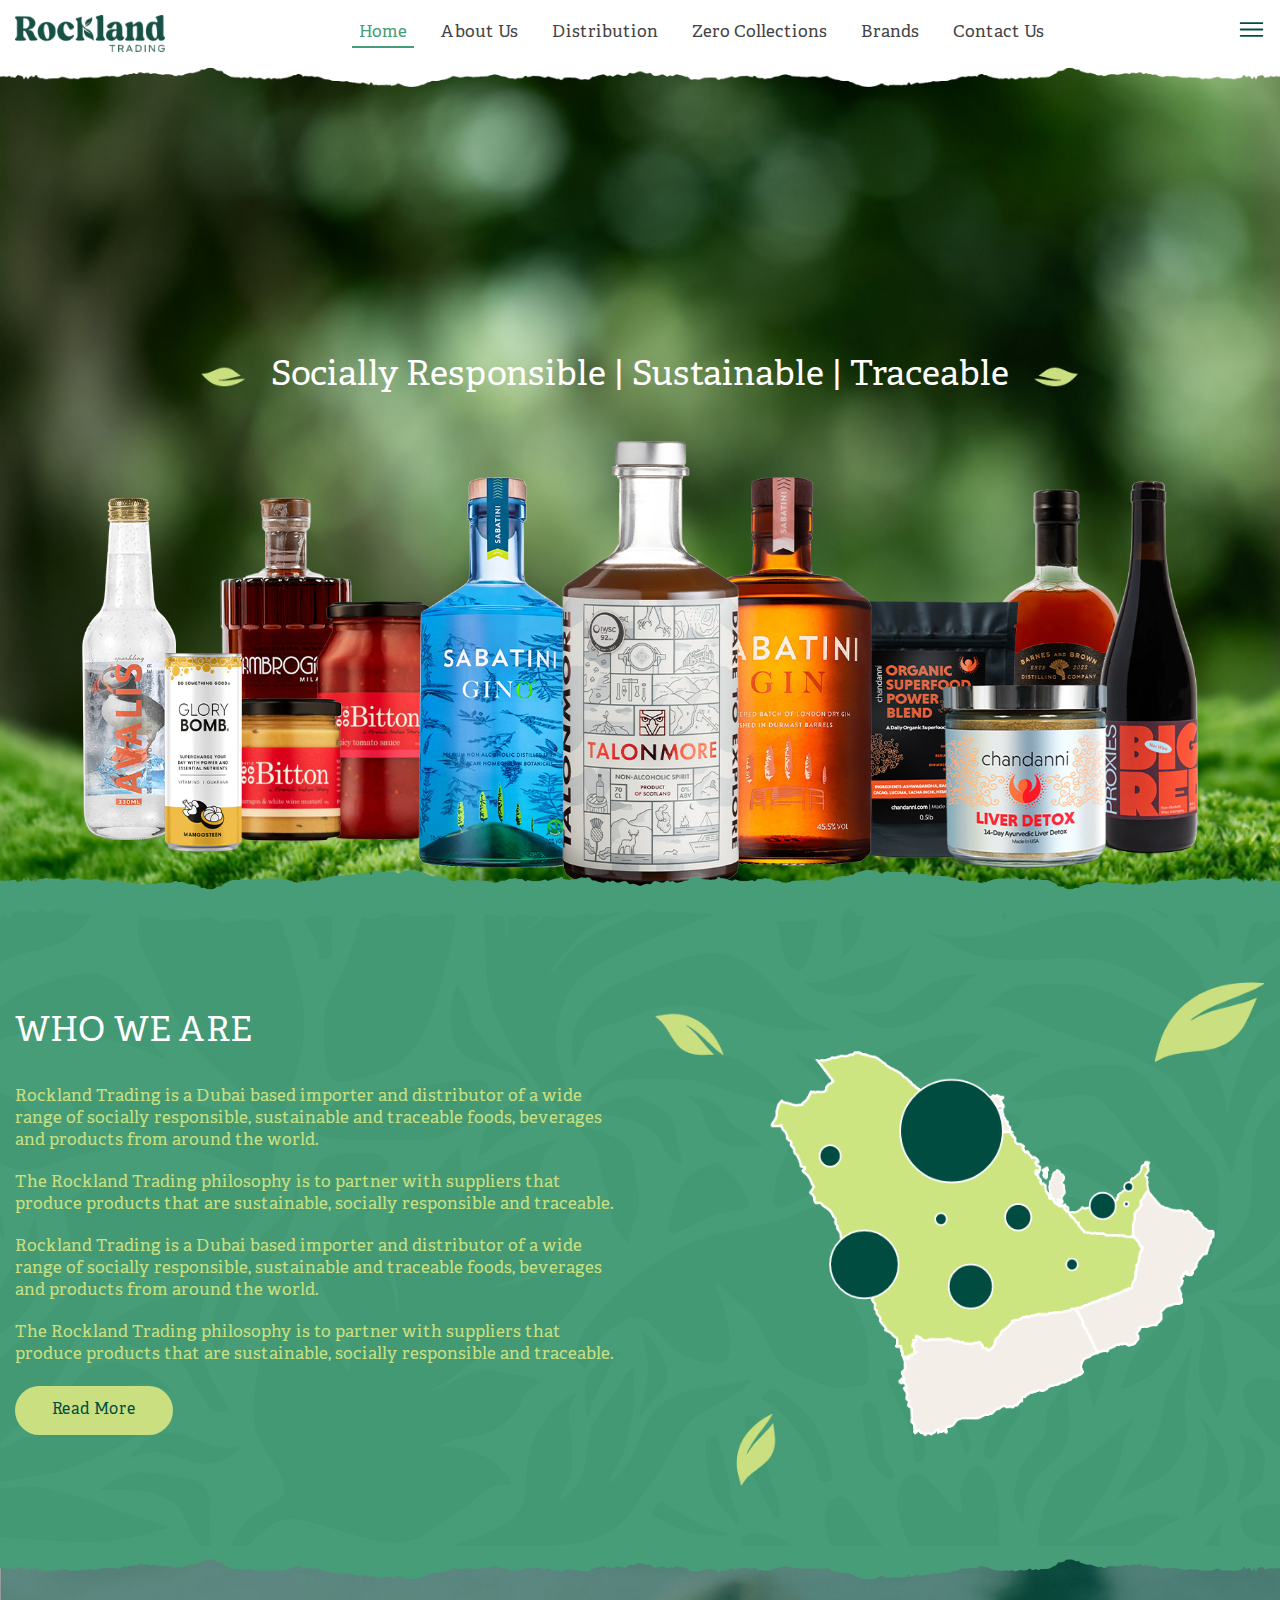
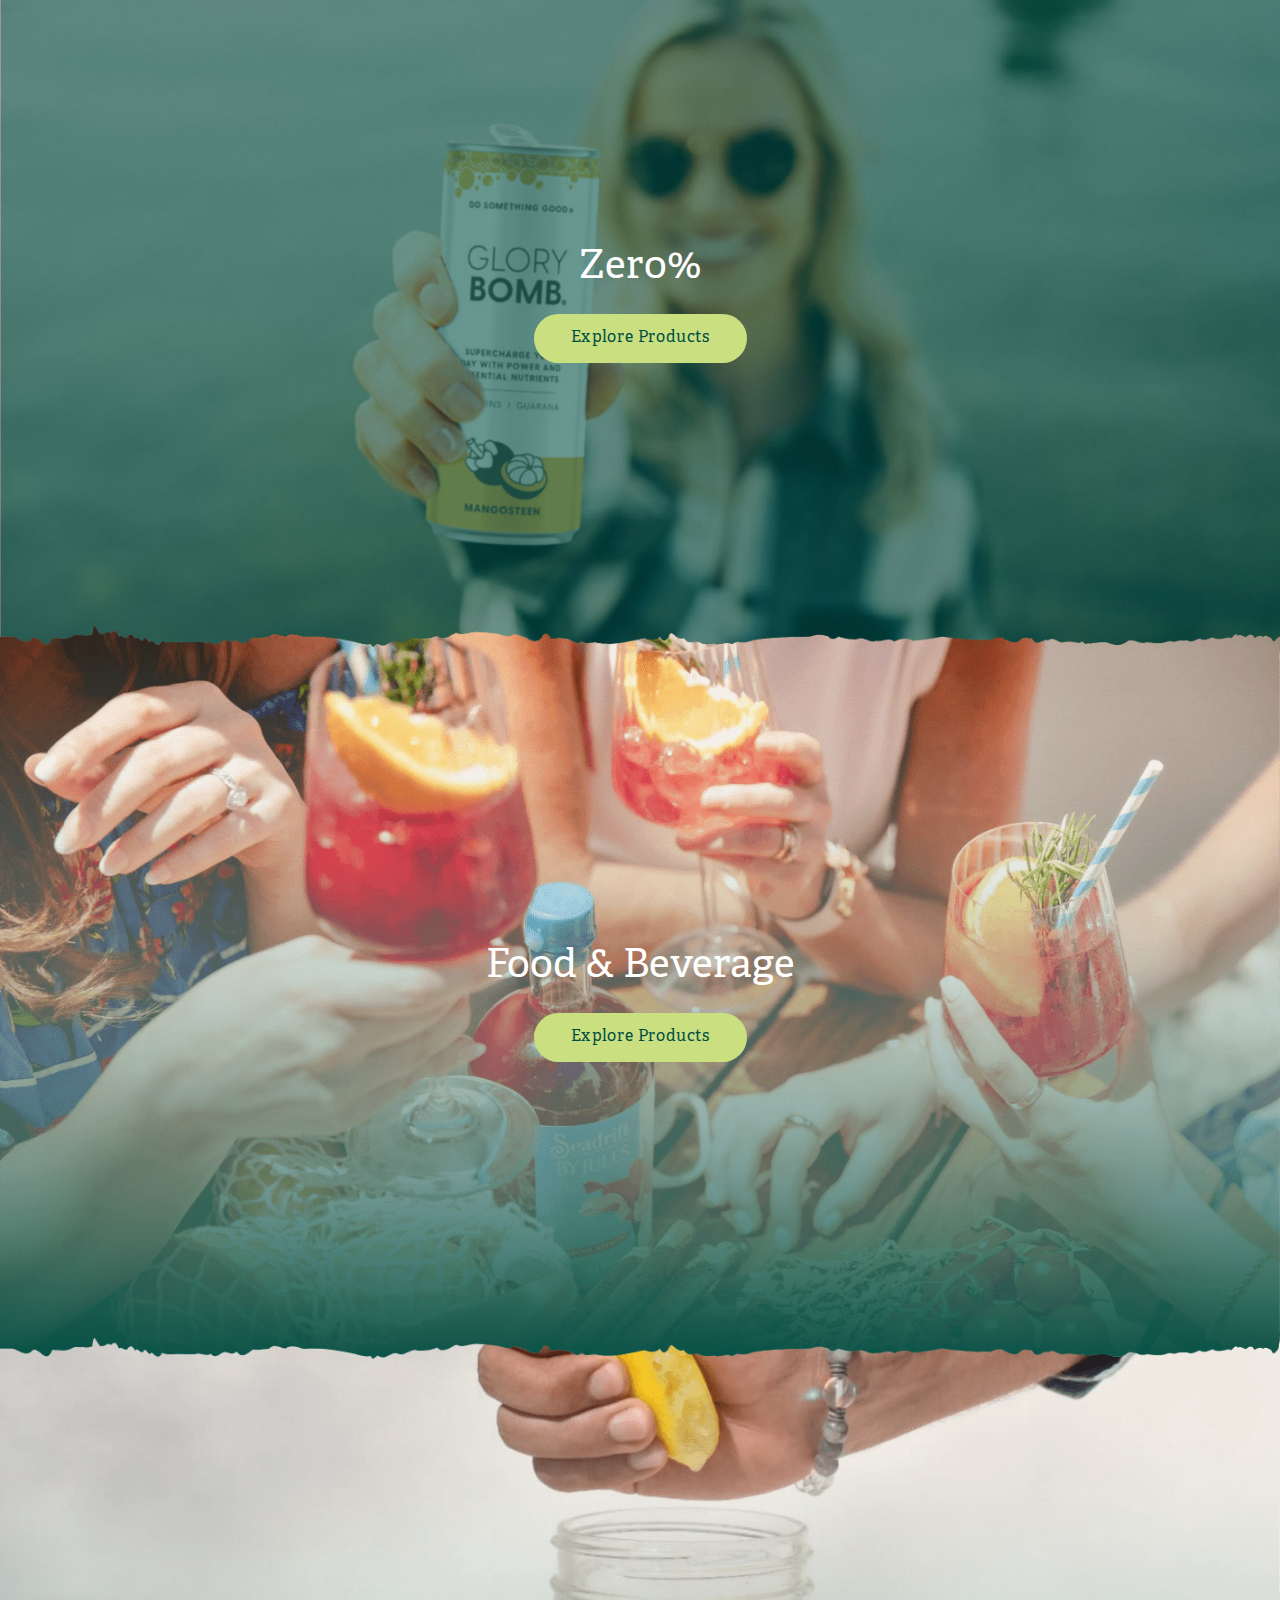
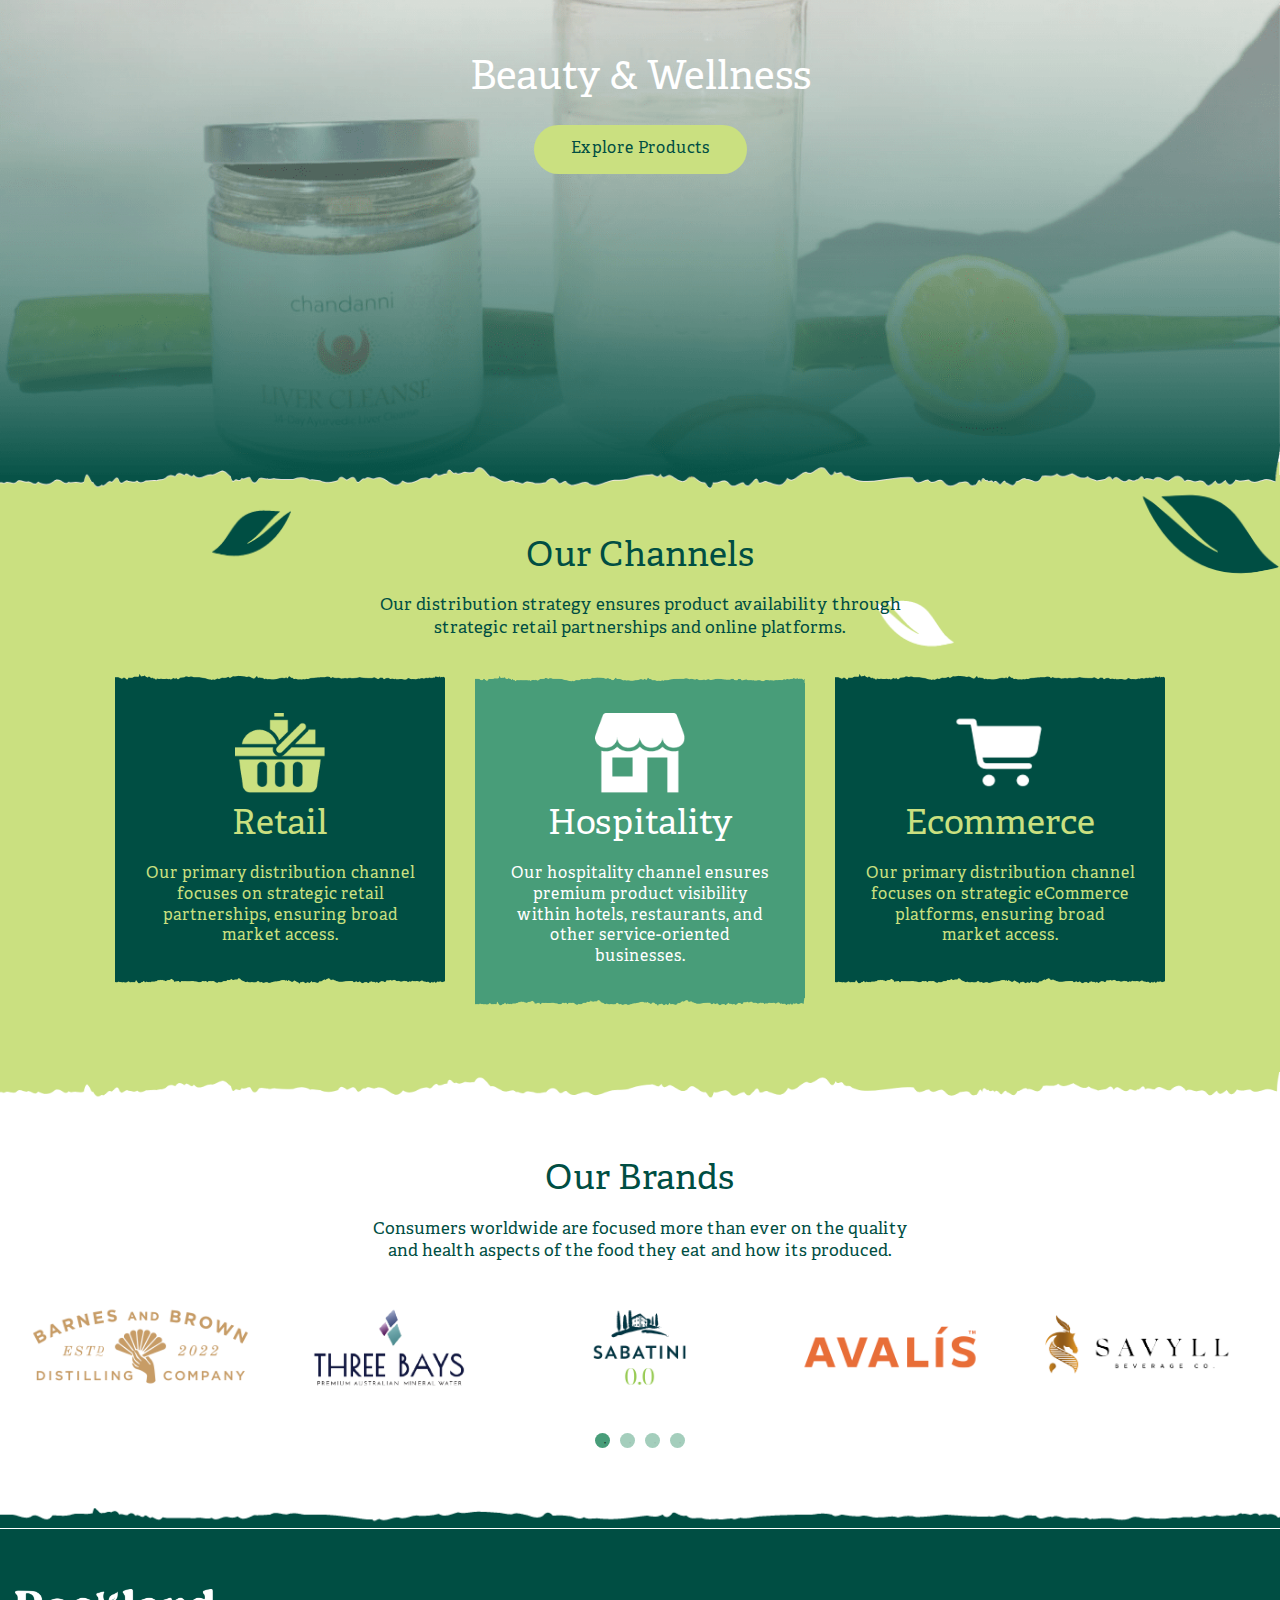
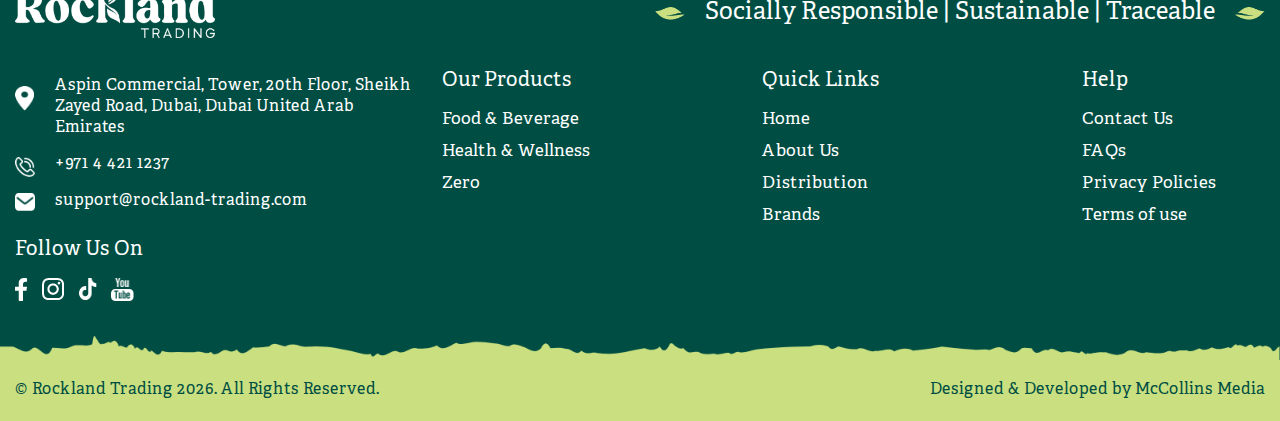
==== commit baa3869c: "ccc" ====
--- a/index.html
+++ b/index.html
@@ -177,31 +177,58 @@
         <div class="BrandsSliderWrap">
           <div class="brands">
             <div class="brandItem">
-              <img src="assets/images/b1.jpg" />
-            </div>
-            <div class="brandItem">
-              <img src="assets/images/b2.jpg" />
-            </div>
-            <div class="brandItem">
-              <img src="assets/images/b3.jpg" />
-            </div>
-            <div class="brandItem">
-              <img src="assets/images/b4.jpg" />
-            </div>
-            <div class="brandItem">
-              <img src="assets/images/b1.jpg" />
-            </div>
-            <div class="brandItem">
-              <img src="assets/images/b2.jpg" />
-            </div>
-            <div class="brandItem">
-              <img src="assets/images/b3.jpg" />
-            </div>
-            <div class="brandItem">
-              <img src="assets/images/b4.jpg" />
-            </div>
-            <div class="brandItem">
-              <img src="assets/images/b1.jpg" />
+              <img src="https://mccollinsmediaweb.github.io/rockland/assets/images/logo/1.png" />
+            </div>
+            <div class="brandItem">
+              <img src="https://mccollinsmediaweb.github.io/rockland/assets/images/logo/2.png" />
+            </div>
+            <div class="brandItem">
+              <img src="https://mccollinsmediaweb.github.io/rockland/assets/images/logo/3.png" />
+            </div>
+            <div class="brandItem">
+              <img src="https://mccollinsmediaweb.github.io/rockland/assets/images/logo/4.png" />
+            </div>
+            <div class="brandItem">
+              <img src="https://mccollinsmediaweb.github.io/rockland/assets/images/logo/5.png" />
+            </div>
+            <div class="brandItem">
+              <img src="https://mccollinsmediaweb.github.io/rockland/assets/images/logo/6.png" />
+            </div>
+            <div class="brandItem">
+              <img src="https://mccollinsmediaweb.github.io/rockland/assets/images/logo/7.png" />
+            </div>
+            <div class="brandItem">
+              <img src="https://mccollinsmediaweb.github.io/rockland/assets/images/logo/8.png" />
+            </div>
+            <div class="brandItem">
+              <img src="https://mccollinsmediaweb.github.io/rockland/assets/images/logo/9.png" />
+            </div>
+            <div class="brandItem">
+              <img src="https://mccollinsmediaweb.github.io/rockland/assets/images/logo/10.png" />
+            </div>
+            <div class="brandItem">
+              <img src="https://mccollinsmediaweb.github.io/rockland/assets/images/logo/11.png" />
+            </div>
+            <div class="brandItem">
+              <img src="https://mccollinsmediaweb.github.io/rockland/assets/images/logo/12.png" />
+            </div>
+            <div class="brandItem">
+              <img src="https://mccollinsmediaweb.github.io/rockland/assets/images/logo/13.png" />
+            </div>
+            <div class="brandItem">
+              <img src="https://mccollinsmediaweb.github.io/rockland/assets/images/logo/14.png" />
+            </div>
+            <div class="brandItem">
+              <img src="https://mccollinsmediaweb.github.io/rockland/assets/images/logo/15.png" />
+            </div>
+            <div class="brandItem">
+              <img src="https://mccollinsmediaweb.github.io/rockland/assets/images/logo/16.png" />
+            </div>
+            <div class="brandItem">
+              <img src="https://mccollinsmediaweb.github.io/rockland/assets/images/logo/17.png" />
+            </div>
+            <div class="brandItem">
+              <img src="https://mccollinsmediaweb.github.io/rockland/assets/images/logo/18.png" />
             </div>
           </div>
         </div>
--- a/assets/css/master.css
+++ b/assets/css/master.css
@@ -15,11 +15,7 @@
   font-style: normal;
   font-display: swap;
 }
-main{
-  overflow-x: hidden;
-  position: relative;
-  max-width: 100% !important;
-}
+
 html,
 body {
   margin: 0 !important;
@@ -606,7 +602,7 @@
   max-width: 100%;
 }
 .mob-only {
-  display: none;
+  display: none !important;
 }
 .halo-sticky-toolbar-mobile {
   position: fixed;
@@ -646,7 +642,7 @@
   font-weight: 500;
 }
 .brandItem{
-  padding: 0px 15px;
+  padding: 0px 0px;
 }
 .brandItem img{
   max-width: 100%;
@@ -700,6 +696,7 @@
   }
   .LinkTp1 {
     padding: 8px 20px;
+    font-size: 14px;
   }
   .Txt4 {
     font-size: 30px;
@@ -707,6 +704,7 @@
   }
   .LinkTp2 {
     padding: 8px 20px;
+    font-size: 14px;
   }
   .ChCnt{
     background-image: none;
@@ -846,7 +844,7 @@
 .NavigationBarSlide{
   margin: 0 auto;
   position: sticky;
-  padding: 25px 0px;
+  padding:30px 0px;
   top: 60px;
   background-color: #fff;
   z-index: 5;
@@ -877,14 +875,16 @@
   font-size: 16px;
   line-height: 1.5;
   display: -webkit-box;
-  -webkit-line-clamp: 3;
+  -webkit-line-clamp: 5;
   -webkit-box-orient: vertical;
   overflow: hidden;
+  text-align: left;
 }
 .Bg1{
   background-color: #F7F5F2;
   padding: 25px;
   margin-top: -15px;
+  padding-bottom: 40px;
 }
 .CgLink{
   display: inline-block;
@@ -903,6 +903,28 @@
 }
 .collectionGrid{
   margin-bottom: 30px;
+  position: relative;
+  overflow: hidden;
+}
+.collectionGridImg::before{
+  content: "";
+  width: 100%;
+  height: 12px;
+  background-size: 100% 100%;
+  background-image: url(../images/headerbottom.png);
+  position: absolute;
+  left: 0;
+  top: 0;
+}
+.collectionGridImg::after{
+  content: "";
+  width: 100%;
+  height: 12px;
+  background-size: 100% 100%;
+  background-image: url(../images/headertop.png);
+  position: absolute;
+  left: 0;
+  bottom: 0;
 }
 
 .CImg2{
@@ -1069,4 +1091,17 @@
     padding-left: 10px;
     font-size: 13px;
   }
-}
+  .FooterContent{
+    padding-bottom: 45px;
+  }
+  .Bg1 {
+    padding: 15px;
+    padding-bottom: 30px;
+  }
+  .pdMobile60{
+    padding-top: 60px !important;
+  }
+  .slick-dots{
+    display: none !important;
+  }
+}
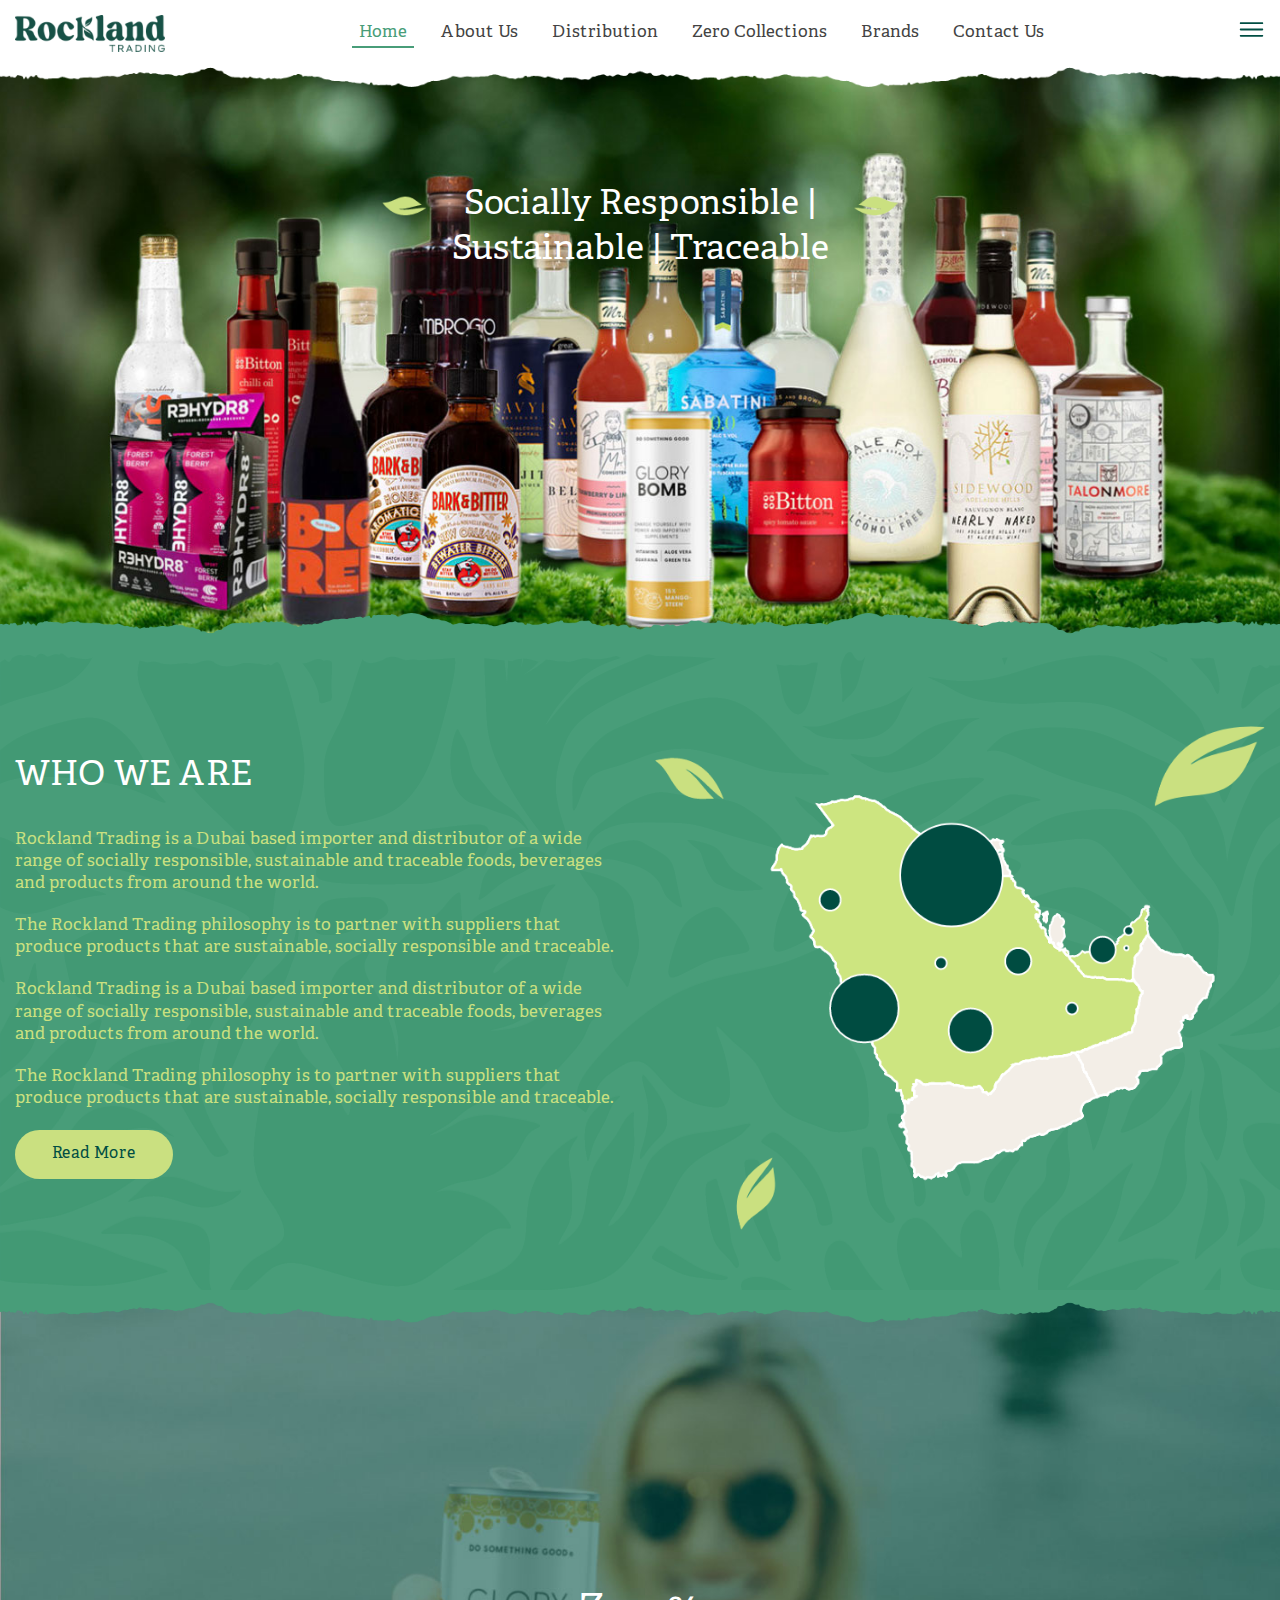
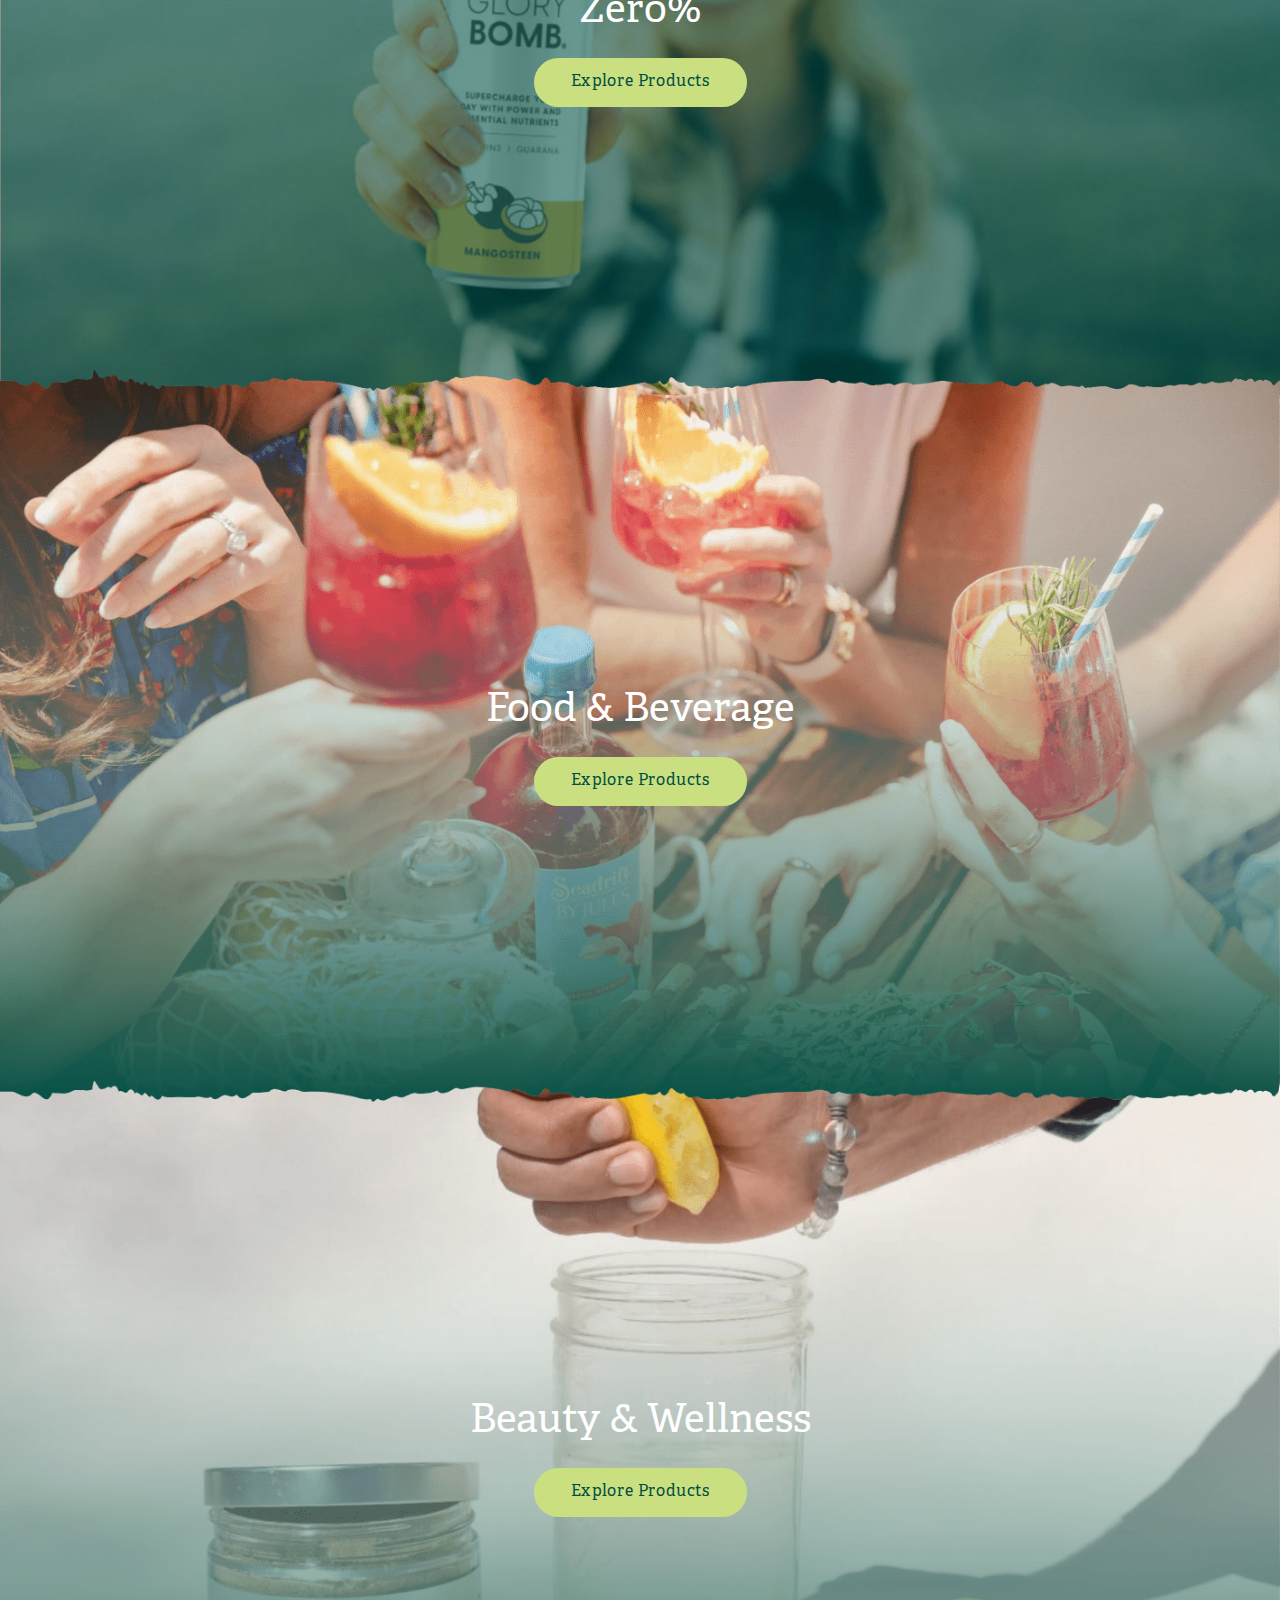
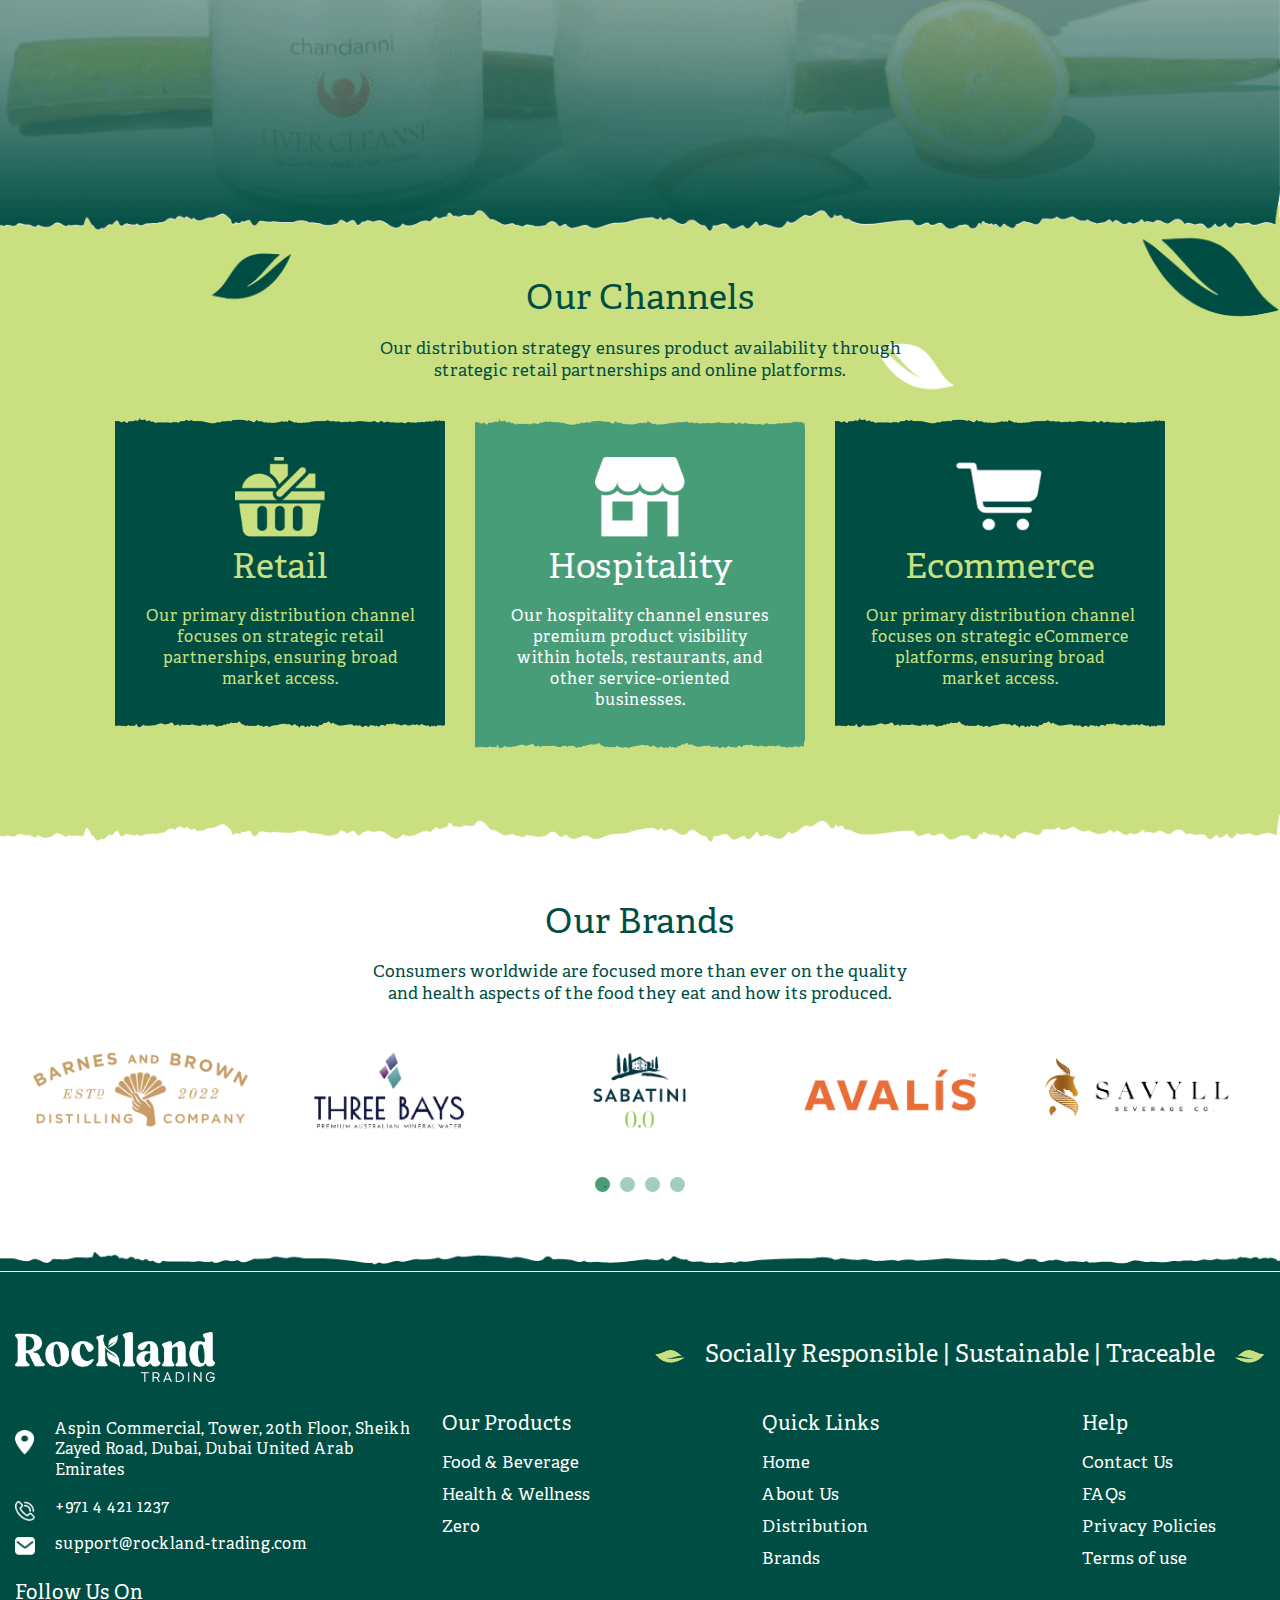
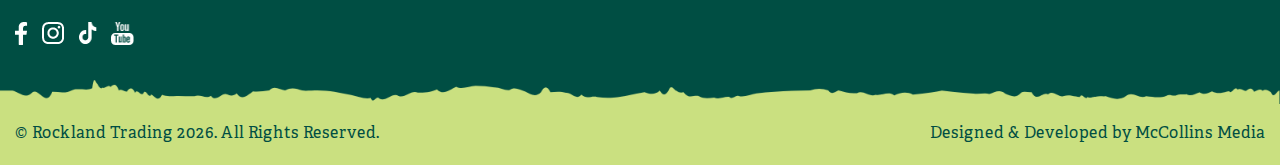
==== commit c4382111: "cccc" ====
--- a/index.html
+++ b/index.html
@@ -51,7 +51,16 @@
     <img class="headerbottom" src="assets/images/headerbottom.png" />
   </header>
   <main>
-    <section class="HeroBanner screenHeight section" id="section1">
+    <section class="pageHeader position-relative">
+      <img class="screenHeightimage ImageSwitcher per100 " src="assets/images/lazy.jpg"
+          data-desktop="assets/images/pm1.jpg" data-mobile="assets/images/pm.jpg" />
+      <div class="PageHeaderContent">
+          <div class="container text-center">
+            <div class="Txt1 smt">Socially Responsible |<br/> Sustainable | Traceable</div>
+          </div>
+      </div>
+  </section>
+    <!-- <section class="HeroBanner screenHeight section" id="section1">
       <div class="HeroCnt screenHeight">
         <div class="text-center container">
           <div class="Txt1 smt">Socially Responsible | Sustainable | Traceable</div>
@@ -60,7 +69,7 @@
         </div>
 
       </div>
-    </section>
+    </section> -->
     <section class="MarTopAd1" id="section2">
       <img class="wd100 d-only" src="assets/images/abtop.png" />
       <div class="HomeAbtus section pd-common" id="aboutus">
--- a/assets/css/master.css
+++ b/assets/css/master.css
@@ -599,7 +599,7 @@
   display: block;
 }
 .HeroCnt img{
-  max-width: 100%;
+  max-width: 100% !important;
 }
 .mob-only {
   display: none !important;
@@ -1104,4 +1104,7 @@
   .slick-dots{
     display: none !important;
   }
-}
+  .pd-abt{
+    padding: 0 20px;
+  }
+}
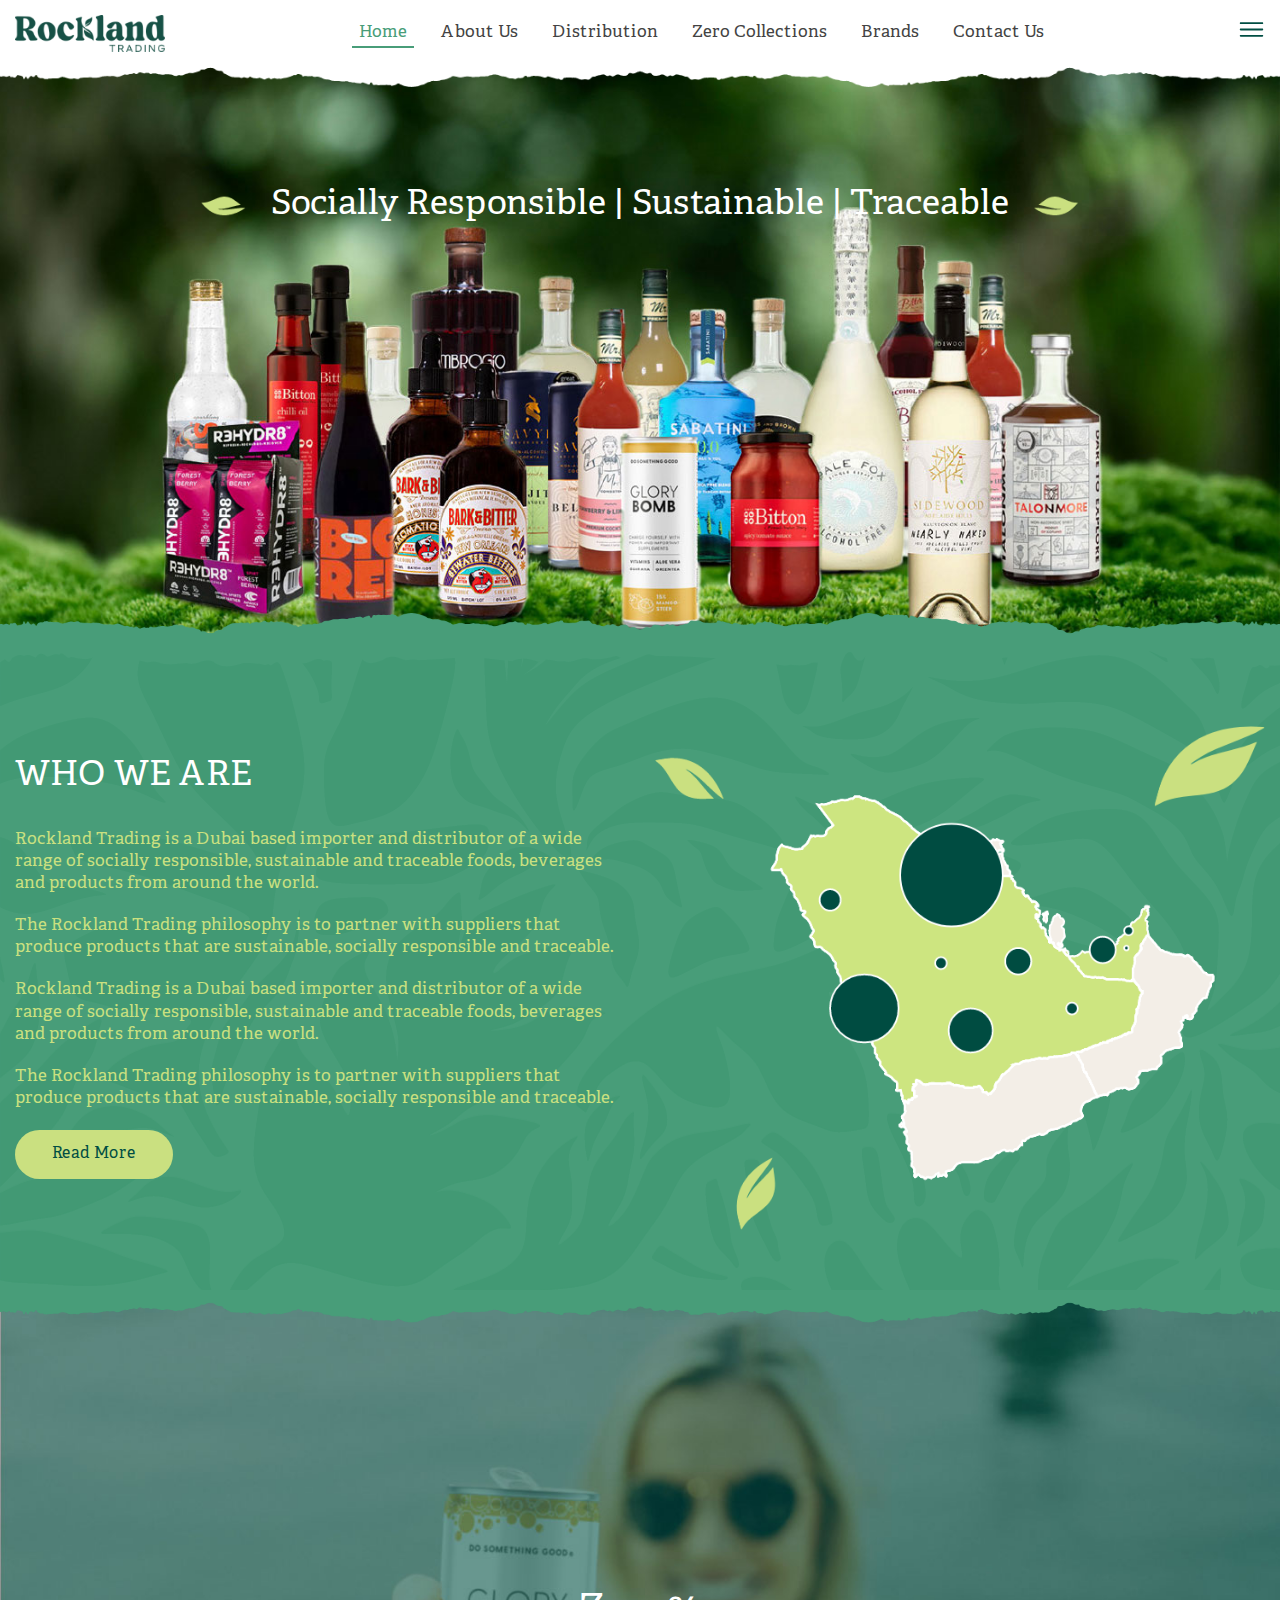
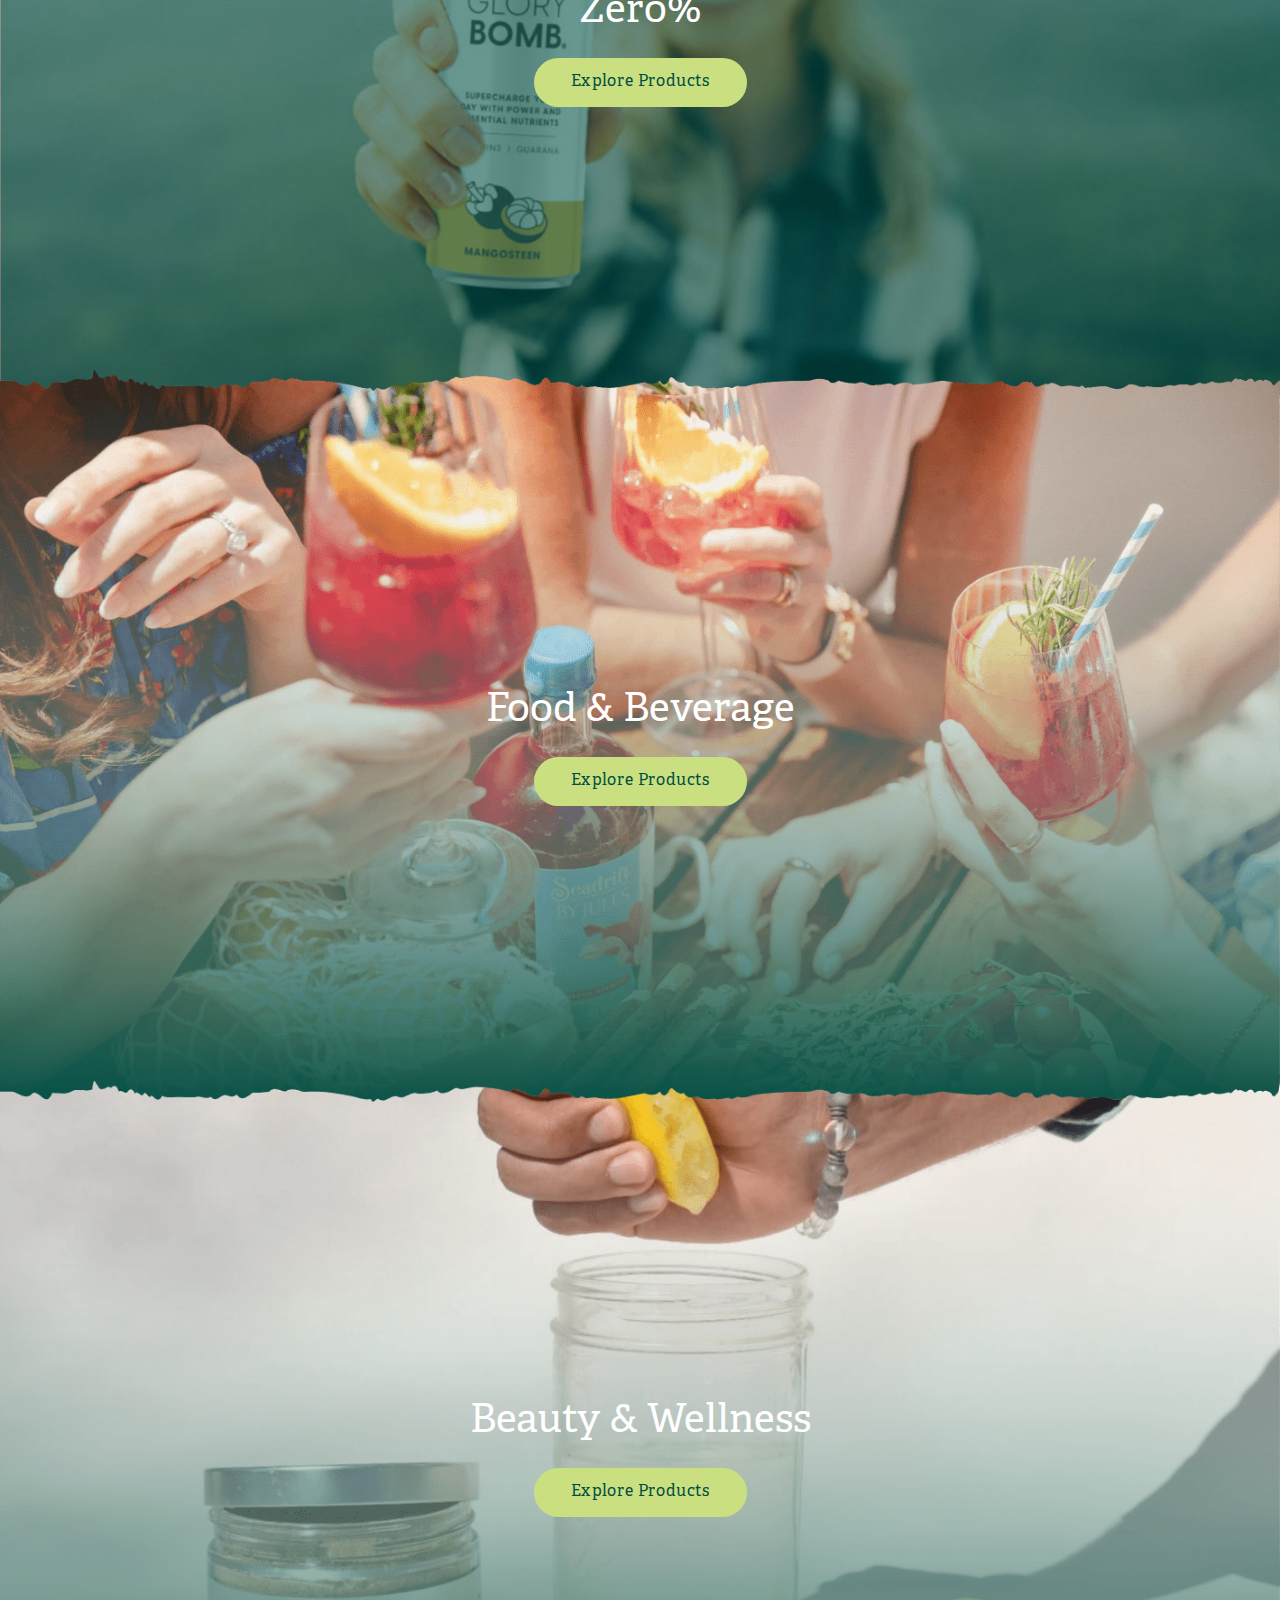
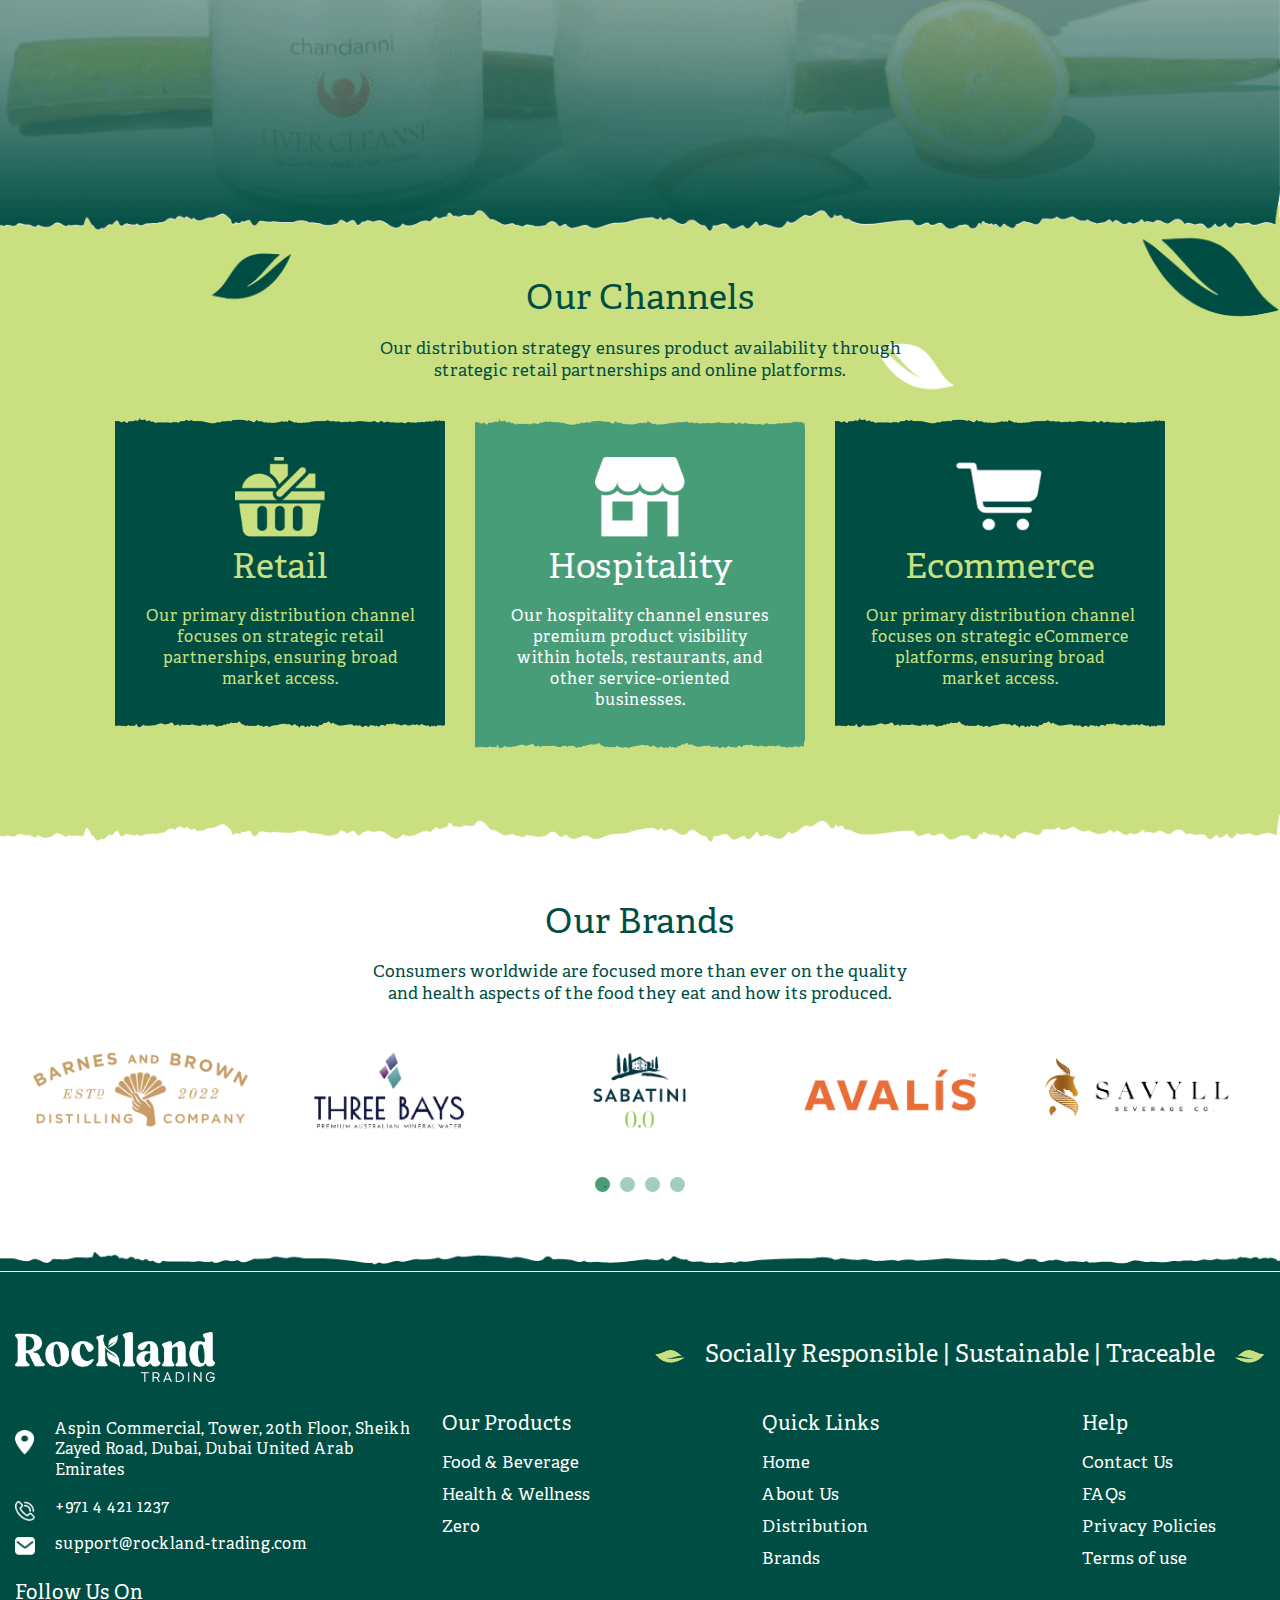
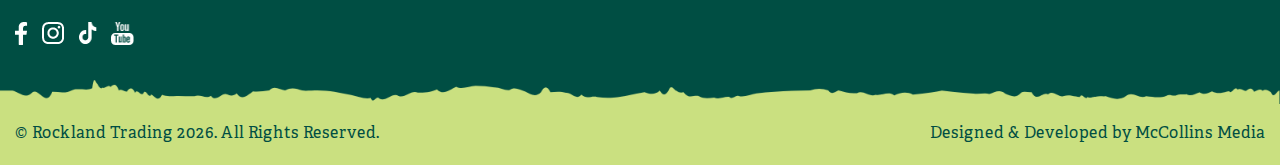
==== commit 319ca7c7: "cccc" ====
--- a/index.html
+++ b/index.html
@@ -53,10 +53,10 @@
   <main>
     <section class="pageHeader position-relative">
       <img class="screenHeightimage ImageSwitcher per100 " src="assets/images/lazy.jpg"
-          data-desktop="assets/images/pm1.jpg" data-mobile="assets/images/pm.jpg" />
+          data-desktop="assets/images/rk.jpg" data-mobile="assets/images/pm.jpg" />
       <div class="PageHeaderContent">
           <div class="container text-center">
-            <div class="Txt1 smt">Socially Responsible |<br/> Sustainable | Traceable</div>
+            <div class="Txt1 smt">Socially Responsible | Sustainable | Traceable</div>
           </div>
       </div>
   </section>
--- a/assets/css/master.css
+++ b/assets/css/master.css
@@ -672,7 +672,7 @@
     align-items: center;
   }
   .Txt1 {
-    font-size: 19px;
+    font-size: 23px;
     padding: 0px 40px;
   }
   .Txt1::before,
@@ -1107,4 +1107,7 @@
   .pd-abt{
     padding: 0 20px;
   }
-}
+  .PageHeaderContent{
+    padding: 80px 0px;
+  }
+}
